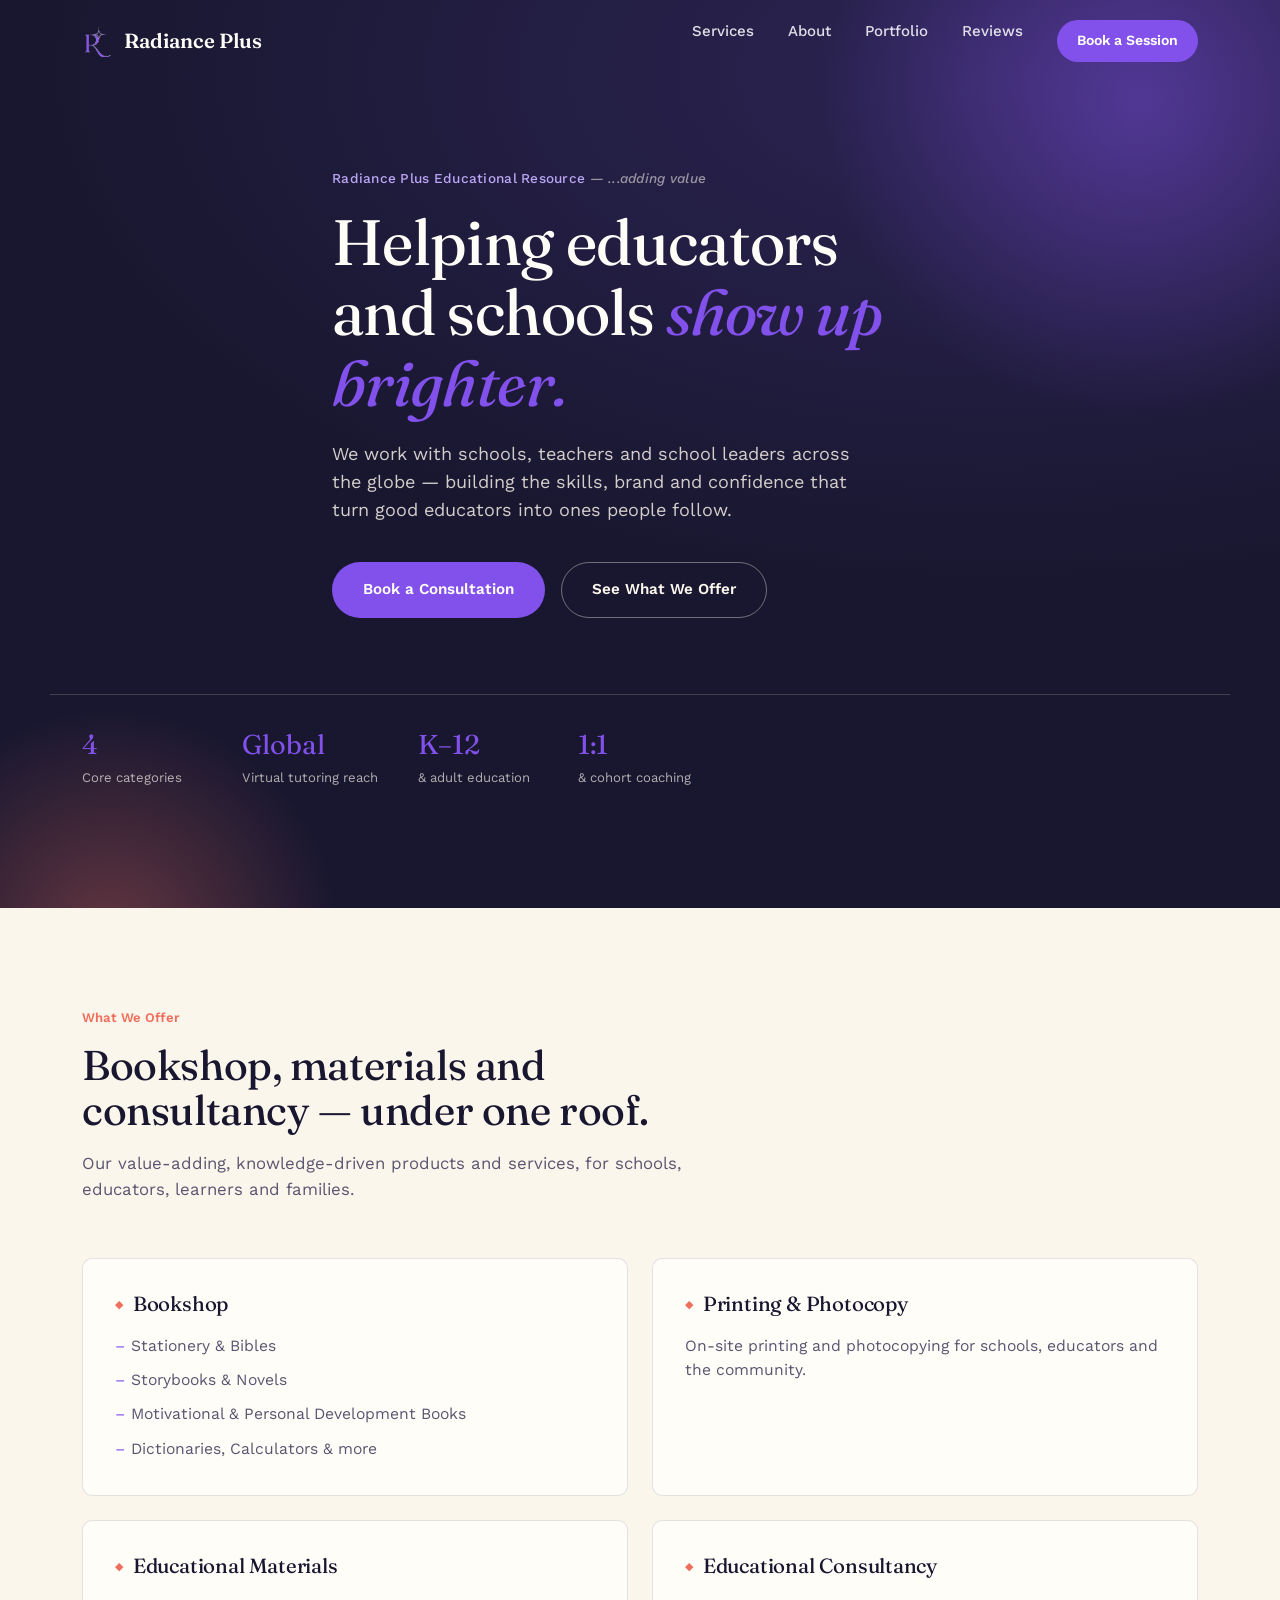
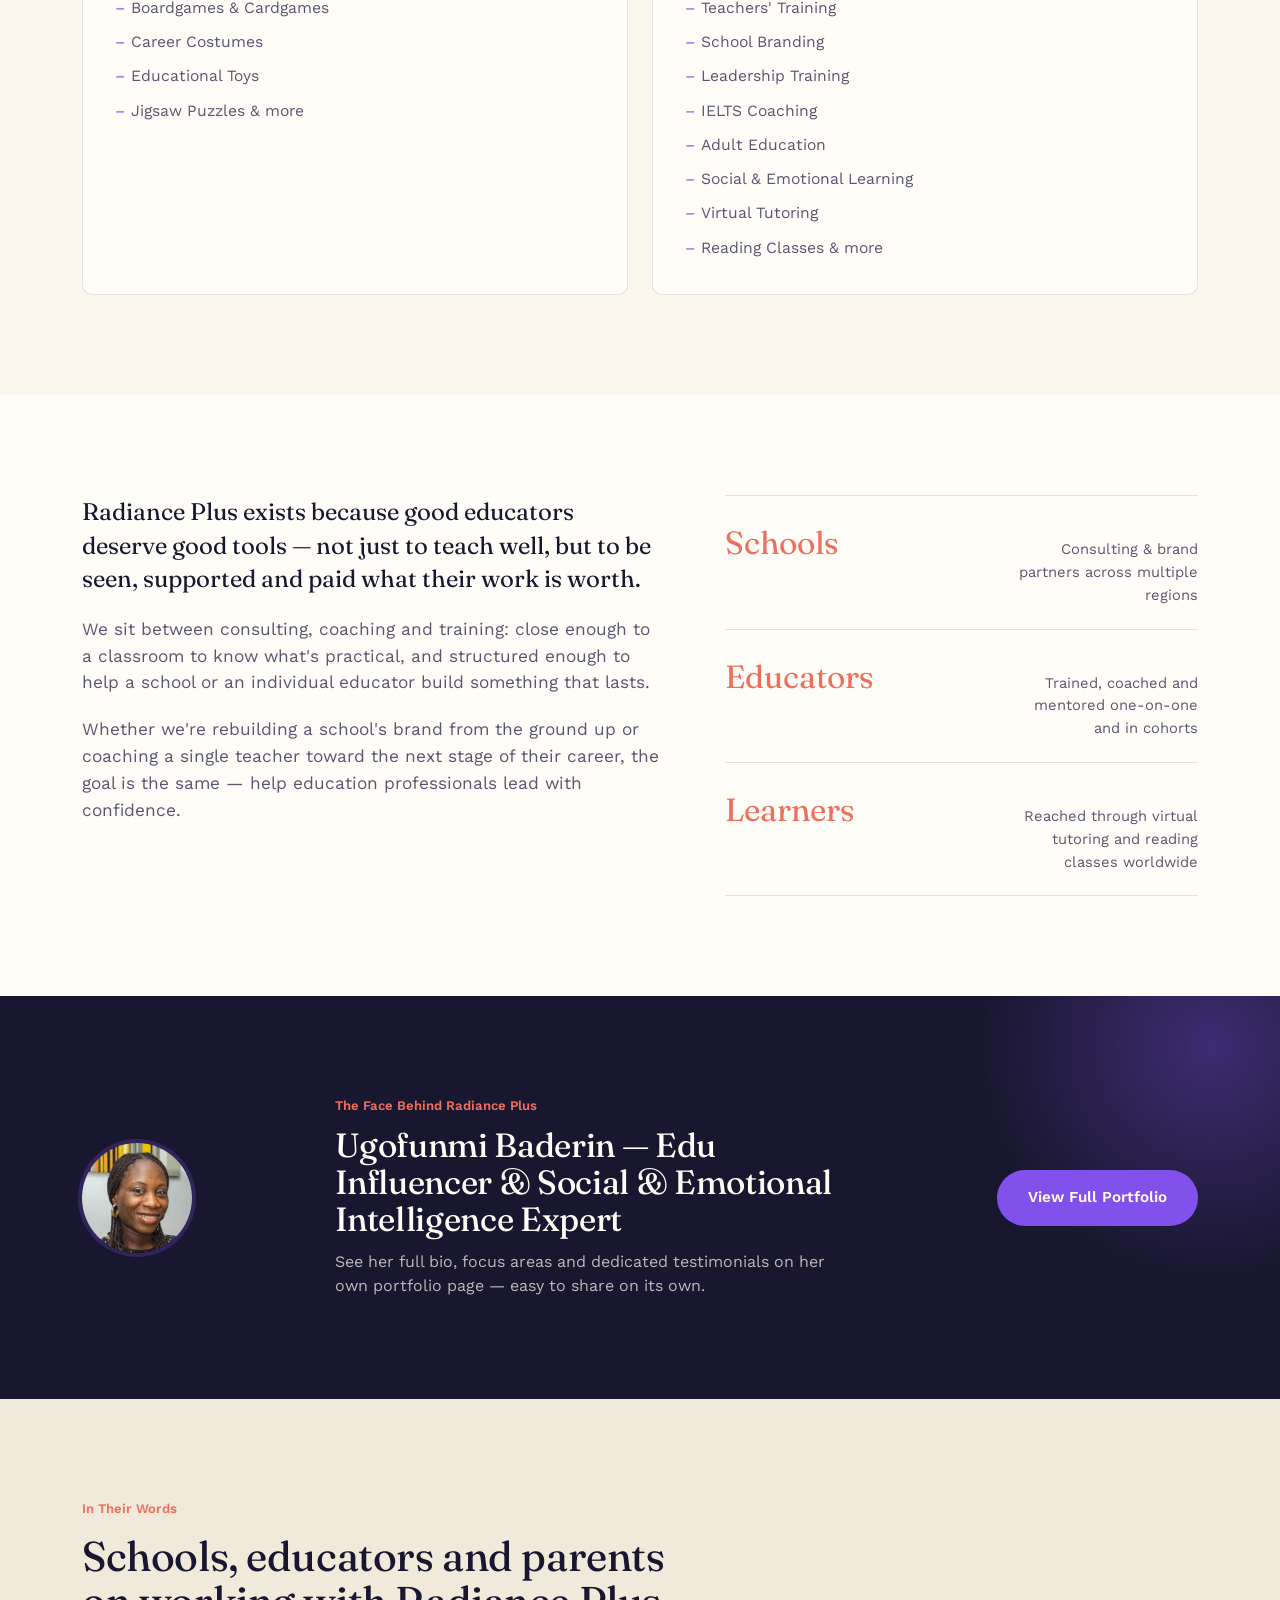
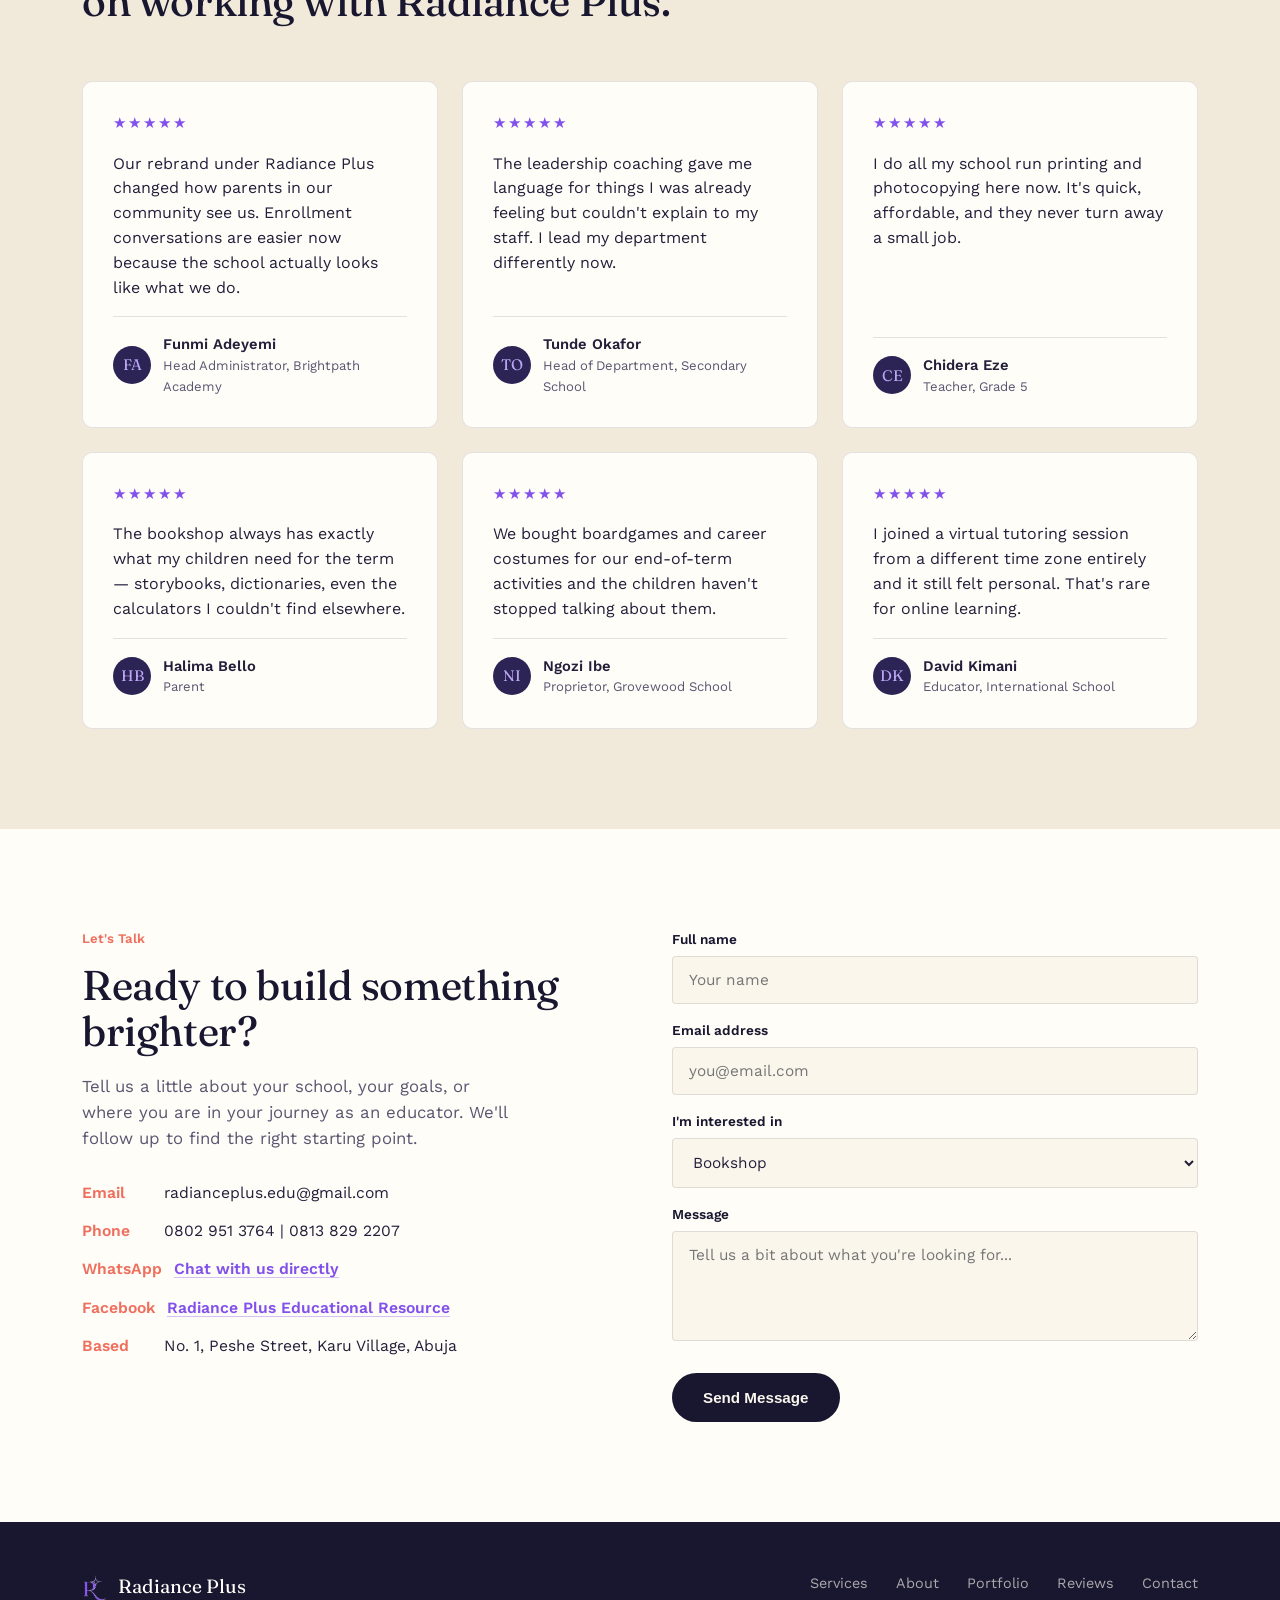
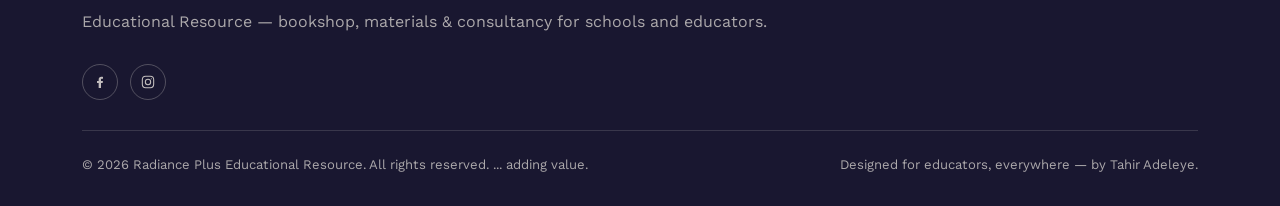
==== index.html @ 0929fad6 "file renamed plus seo setup" ====
<!DOCTYPE html>
<html lang="en">
<head>
<meta charset="UTF-8">
<meta name="viewport" content="width=device-width, initial-scale=1.0">
<title>Radiance Plus Educational Resource | Bookshop, Consultancy &amp; Teacher Training in Abuja</title>
<meta name="description" content="Radiance Plus Educational Resource — bookshop, printing, educational materials and consultancy for schools and educators in Karu Village, Abuja. Teachers' training, school branding, IELTS coaching, SEL and more.">
<meta name="keywords" content="Radiance Plus, educational resource Abuja, bookshop Karu Abuja, teachers training Nigeria, school branding, IELTS coaching Abuja, educational consultancy Nigeria">
<meta name="robots" content="index, follow">
<link rel="canonical" href="https://radianceplusedu.com/">

<!-- Open Graph / Facebook -->
<meta property="og:type" content="website">
<meta property="og:url" content="https://radianceplusedu.com/">
<meta property="og:site_name" content="Radiance Plus Educational Resource">
<meta property="og:title" content="Radiance Plus Educational Resource | Bookshop, Consultancy &amp; Teacher Training in Abuja">
<meta property="og:description" content="Bookshop, printing, educational materials and consultancy for schools and educators — No. 1 Peshe Street, Karu Village, Abuja.">
<meta property="og:image" content="https://radianceplusedu.com/radianceplus-logo-full.png">
<meta property="og:locale" content="en_NG">

<!-- Twitter -->
<meta name="twitter:card" content="summary_large_image">
<meta name="twitter:title" content="Radiance Plus Educational Resource">
<meta name="twitter:description" content="Bookshop, printing, educational materials and consultancy for schools and educators in Abuja.">
<meta name="twitter:image" content="https://radianceplusedu.com/radianceplus-logo-full.png">

<link rel="icon" type="image/png" href="radianceplus-logo-mark.png">
<link rel="apple-touch-icon" href="radianceplus-logo-mark.png">
<meta name="theme-color" content="#8251EB">
<link rel="preconnect" href="https://fonts.googleapis.com">
<link rel="preconnect" href="https://fonts.gstatic.com" crossorigin>
<link href="https://fonts.googleapis.com/css2?family=Fraunces:ital,opsz,wght@0,9..144,300;0,9..144,450;0,9..144,600;1,9..144,450&family=Work+Sans:wght@300;400;500;600;700&display=swap" rel="stylesheet">
<link rel="stylesheet" href="styles.css">
<script type="application/ld+json">
{
  "@context": "https://schema.org",
  "@type": "LocalBusiness",
  "name": "Radiance Plus Educational Resource",
  "alternateName": "Radiance Plus",
  "image": "https://radianceplusedu.com/radianceplus-logo-full.png",
  "url": "https://radianceplusedu.com/",
  "telephone": ["+2348029513764", "+2348138292207"],
  "email": "radianceplus.edu@gmail.com",
  "priceRange": "$$",
  "address": {
    "@type": "PostalAddress",
    "streetAddress": "No. 1, Peshe Street, Karu Village",
    "addressLocality": "Abuja",
    "addressCountry": "NG"
  },
  "description": "Bookshop, printing &amp; photocopy, educational materials and educational consultancy (teachers' training, school branding, leadership training, IELTS coaching, adult education, SEL, virtual tutoring, reading classes) for schools and educators.",
  "sameAs": [
    "https://www.facebook.com/share/1AVzqr1YQU/",
    "https://instagram.com/ugofunmi1"
  ]
}
</script>
</head>
<body>

<header id="site-header">
  <div class="wrap nav-inner">
    <a href="#top" class="logo"><img src="radianceplus-logo-mark.png" alt="Radiance Plus logo" class="logo-mark">Radiance Plus</a>
    <nav class="links">
      <a href="#services">Services</a>
      <a href="#about">About</a>
      <a href="UgofunmiBaderin.html">Portfolio</a>
      <a href="#reviews">Reviews</a>
      <a href="#contact" class="nav-cta">Book a Session</a>
    </nav>
    <button class="burger" id="burgerBtn" aria-label="Open menu">
      <span></span><span></span><span></span>
    </button>
  </div>
</header>

<div class="mobile-menu" id="mobileMenu">
  <button class="close-menu" id="closeMenu" aria-label="Close menu">&times;</button>
  <a href="#services">Services</a>
  <a href="#about">About</a>
  <a href="UgofunmiBaderin.html">Portfolio</a>
  <a href="#reviews">Reviews</a>
  <a href="#contact" class="nav-cta">Book a Session</a>
</div>

<main id="top">

  <!-- HERO -->
  <section class="hero">
    <div class="wrap hero-inner">
      <div class="hero-eyebrow">Radiance Plus Educational Resource <em style="font-style:italic; color:rgba(251,246,236,0.55);">— ...adding value</em></div>
      <h1>Helping educators and schools <em>show up brighter.</em></h1>
      <p class="lead">We work with schools, teachers and school leaders across the globe — building the skills, brand and confidence that turn good educators into ones people follow.</p>
      <div class="hero-ctas">
        <a href="#contact" class="btn btn-primary">Book a Consultation</a>
        <a href="#services" class="btn btn-ghost">See What We Offer</a>
      </div>
    </div>
    <div class="wrap hero-strip">
      <div><div class="num">4</div><div class="lbl">Core categories</div></div>
      <div><div class="num">Global</div><div class="lbl">Virtual tutoring reach</div></div>
      <div><div class="num">K–12</div><div class="lbl">& adult education</div></div>
      <div><div class="num">1:1</div><div class="lbl">& cohort coaching</div></div>
    </div>
  </section>

  <!-- SERVICES -->
  <section class="services" id="services">
    <div class="wrap">
      <div class="section-head">
        <div class="eyebrow">What We Offer</div>
        <h2>Bookshop, materials and consultancy — under one roof.</h2>
        <p>Our value-adding, knowledge-driven products and services, for schools, educators, learners and families.</p>
      </div>
      <div class="cat-grid">
        <div class="cat-card">
          <h3><span class="cat-mark">&#9670;</span>Bookshop</h3>
          <ul>
            <li>Stationery &amp; Bibles</li>
            <li>Storybooks &amp; Novels</li>
            <li>Motivational &amp; Personal Development Books</li>
            <li>Dictionaries, Calculators &amp; more</li>
          </ul>
        </div>
        <div class="cat-card">
          <h3><span class="cat-mark">&#9670;</span>Printing &amp; Photocopy</h3>
          <p class="cat-plain">On-site printing and photocopying for schools, educators and the community.</p>
        </div>
        <div class="cat-card">
          <h3><span class="cat-mark">&#9670;</span>Educational Materials</h3>
          <ul>
            <li>Boardgames &amp; Cardgames</li>
            <li>Career Costumes</li>
            <li>Educational Toys</li>
            <li>Jigsaw Puzzles &amp; more</li>
          </ul>
        </div>
        <div class="cat-card">
          <h3><span class="cat-mark">&#9670;</span>Educational Consultancy</h3>
          <ul>
            <li>Teachers' Training</li>
            <li>School Branding</li>
            <li>Leadership Training</li>
            <li>IELTS Coaching</li>
            <li>Adult Education</li>
            <li>Social &amp; Emotional Learning</li>
            <li>Virtual Tutoring</li>
            <li>Reading Classes &amp; more</li>
          </ul>
        </div>
      </div>
    </div>
  </section>

  <!-- ABOUT -->
  <section class="about" id="about">
    <div class="wrap about-grid">
      <div class="about-copy">
        <p>Radiance Plus exists because good educators deserve good tools — not just to teach well, but to be seen, supported and paid what their work is worth.</p>
        <p>We sit between consulting, coaching and training: close enough to a classroom to know what's practical, and structured enough to help a school or an individual educator build something that lasts.</p>
        <p>Whether we're rebuilding a school's brand from the ground up or coaching a single teacher toward the next stage of their career, the goal is the same — help education professionals lead with confidence.</p>
      </div>
      <div class="stat-col">
        <div class="stat-row"><div class="num">Schools</div><div class="lbl">Consulting &amp; brand partners across multiple regions</div></div>
        <div class="stat-row"><div class="num">Educators</div><div class="lbl">Trained, coached and mentored one-on-one and in cohorts</div></div>
        <div class="stat-row"><div class="num">Learners</div><div class="lbl">Reached through virtual tutoring and reading classes worldwide</div></div>
      </div>
    </div>
  </section>

  <!-- PORTFOLIO TEASER -->
  <section class="teaser" id="portfolio-teaser">
    <div class="wrap teaser-inner">
      <div class="teaser-avatar">
        <img src="ugofunm-baderin.jpg" alt="Ugofunmi Baderin">
      </div>
      <div class="teaser-text">
        <div class="eyebrow">The Face Behind Radiance Plus</div>
        <h2>Ugofunmi Baderin — Edu Influencer &amp; Social &amp; Emotional Intelligence Expert</h2>
        <p>See her full bio, focus areas and dedicated testimonials on her own portfolio page — easy to share on its own.</p>
      </div>
      <div class="teaser-cta">
        <a href="UgofunmiBaderin.html" class="btn btn-primary">View Full Portfolio</a>
      </div>
    </div>
  </section>

  <!-- REVIEWS -->
  <section class="reviews" id="reviews">
    <div class="wrap">
      <div class="section-head">
        <div class="eyebrow">In Their Words</div>
        <h2>Schools, educators and parents on working with Radiance Plus.</h2>
      </div>
      <div class="review-track">

        <div class="review-card">
          <div class="stars">★★★★★</div>
          <p class="quote">Our rebrand under Radiance Plus changed how parents in our community see us. Enrollment conversations are easier now because the school actually looks like what we do.</p>
          <div class="review-who">
            <div class="review-avatar">FA</div>
            <div><div class="name">Funmi Adeyemi</div><div class="role">Head Administrator, Brightpath Academy</div></div>
          </div>
        </div>

        <div class="review-card">
          <div class="stars">★★★★★</div>
          <p class="quote">The leadership coaching gave me language for things I was already feeling but couldn't explain to my staff. I lead my department differently now.</p>
          <div class="review-who">
            <div class="review-avatar">TO</div>
            <div><div class="name">Tunde Okafor</div><div class="role">Head of Department, Secondary School</div></div>
          </div>
        </div>

        <div class="review-card">
          <div class="stars">★★★★★</div>
          <p class="quote">I do all my school run printing and photocopying here now. It's quick, affordable, and they never turn away a small job.</p>
          <div class="review-who">
            <div class="review-avatar">CE</div>
            <div><div class="name">Chidera Eze</div><div class="role">Teacher, Grade 5</div></div>
          </div>
        </div>

        <div class="review-card">
          <div class="stars">★★★★★</div>
          <p class="quote">The bookshop always has exactly what my children need for the term — storybooks, dictionaries, even the calculators I couldn't find elsewhere.</p>
          <div class="review-who">
            <div class="review-avatar">HB</div>
            <div><div class="name">Halima Bello</div><div class="role">Parent</div></div>
          </div>
        </div>

        <div class="review-card">
          <div class="stars">★★★★★</div>
          <p class="quote">We bought boardgames and career costumes for our end-of-term activities and the children haven't stopped talking about them.</p>
          <div class="review-who">
            <div class="review-avatar">NI</div>
            <div><div class="name">Ngozi Ibe</div><div class="role">Proprietor, Grovewood School</div></div>
          </div>
        </div>

        <div class="review-card">
          <div class="stars">★★★★★</div>
          <p class="quote">I joined a virtual tutoring session from a different time zone entirely and it still felt personal. That's rare for online learning.</p>
          <div class="review-who">
            <div class="review-avatar">DK</div>
            <div><div class="name">David Kimani</div><div class="role">Educator, International School</div></div>
          </div>
        </div>

      </div>
    </div>
  </section>

  <!-- CONTACT -->
  <section class="contact" id="contact">
    <div class="wrap contact-grid">
      <div class="contact-copy">
        <div class="eyebrow">Let's Talk</div>
        <h2>Ready to build something brighter?</h2>
        <p>Tell us a little about your school, your goals, or where you are in your journey as an educator. We'll follow up to find the right starting point.</p>
        <div class="contact-detail">
          <div><span class="tag">Email</span> radianceplus.edu@gmail.com</div>
          <div><span class="tag">Phone</span> 0802 951 3764 | 0813 829 2207</div>
          <div><span class="tag">WhatsApp</span> <a href="https://wa.me/2348029513764?text=Hi%20Radiance%20Plus%2C%20I%27d%20like%20to%20find%20out%20more." target="_blank" rel="noopener">Chat with us directly</a></div>
          <div><span class="tag">Facebook</span> <a href="https://www.facebook.com/share/1AVzqr1YQU/" target="_blank" rel="noopener">Radiance Plus Educational Resource</a></div>
          <div><span class="tag">Based</span> No. 1, Peshe Street, Karu Village, Abuja</div>
        </div>
      </div>
      <form id="contactForm">
        <div>
          <label for="name">Full name</label>
          <input type="text" id="name" name="name" placeholder="Your name" required>
        </div>
        <div>
          <label for="email">Email address</label>
          <input type="email" id="email" name="email" placeholder="you@email.com" required>
        </div>
        <div>
          <label for="interest">I'm interested in</label>
          <select id="interest" name="interest">
            <option>Bookshop</option>
            <option>Printing &amp; Photocopy</option>
            <option>Educational Materials</option>
            <option>Educational Consultancy</option>
            <option>General Enquiry</option>
          </select>
        </div>
        <div>
          <label for="message">Message</label>
          <textarea id="message" name="message" placeholder="Tell us a bit about what you're looking for..."></textarea>
        </div>
        <button type="submit" class="btn btn-dark">Send Message</button>
      </form>
    </div>
  </section>

</main>

<footer>
  <div class="wrap">
    <div class="footer-top">
      <div>
        <div class="footer-logo"><img src="radianceplus-logo-mark.png" alt="Radiance Plus logo">Radiance Plus</div>
        <div>Educational Resource — bookshop, materials &amp; consultancy for schools and educators.</div>
      </div>
      <div class="footer-links">
        <a href="#services">Services</a>
        <a href="#about">About</a>
        <a href="UgofunmiBaderin.html">Portfolio</a>
        <a href="#reviews">Reviews</a>
        <a href="#contact">Contact</a>
      </div>
      <div class="footer-social">
        <a href="https://www.facebook.com/share/1AVzqr1YQU/" target="_blank" rel="noopener" aria-label="Facebook">
          <svg viewBox="0 0 24 24" fill="currentColor"><path d="M13.5 21v-7.5h2.5l.4-3H13.5V8.5c0-.9.25-1.5 1.55-1.5H16.5V4.35C16.2 4.3 15.2 4.2 14 4.2c-2.4 0-4 1.45-4 4.1V10.5H7.5v3H10V21h3.5z"/></svg>
        </a>
        <a href="https://instagram.com/ugofunmi1" target="_blank" rel="noopener" aria-label="Instagram">
          <svg viewBox="0 0 24 24" fill="none" stroke="currentColor" stroke-width="1.6"><rect x="3.5" y="3.5" width="17" height="17" rx="5"/><circle cx="12" cy="12" r="4"/><circle cx="17" cy="7" r="0.8" fill="currentColor" stroke="none"/></svg>
        </a>
      </div>
    </div>
    <div class="footer-bottom">
      <span>© 2026 Radiance Plus Educational Resource. All rights reserved. ... adding value.</span>
      <span>Designed for educators, everywhere — by Tahir Adeleye.</span>
    </div>
  </div>
</footer>

<script>
  // header background on scroll
  const header = document.getElementById('site-header');
  const onScroll = () => {
    if(window.scrollY > 40){ header.classList.add('scrolled'); }
    else{ header.classList.remove('scrolled'); }
  };
  window.addEventListener('scroll', onScroll);
  onScroll();

  // mobile menu
  const burgerBtn = document.getElementById('burgerBtn');
  const closeMenu = document.getElementById('closeMenu');
  const mobileMenu = document.getElementById('mobileMenu');
  burgerBtn.addEventListener('click', () => mobileMenu.classList.add('open'));
  closeMenu.addEventListener('click', () => mobileMenu.classList.remove('open'));
  mobileMenu.querySelectorAll('a').forEach(a => {
    a.addEventListener('click', () => mobileMenu.classList.remove('open'));
  });

  // contact form (static demo — no backend)
  const form = document.getElementById('contactForm');
  const WHATSAPP_NUMBER = '2348029513764'; // 0802 951 3764
  form.addEventListener('submit', function(e){
    e.preventDefault();
    const name = document.getElementById('name').value.trim();
    const email = document.getElementById('email').value.trim();
    const interest = document.getElementById('interest').value;
    const message = document.getElementById('message').value.trim();

    let text = `Hi Radiance Plus, my name is ${name}.`;
    text += `\nEmail: ${email}`;
    text += `\nInterested in: ${interest}`;
    if(message){ text += `\nMessage: ${message}`; }

    const waUrl = `https://wa.me/${WHATSAPP_NUMBER}?text=${encodeURIComponent(text)}`;
    window.open(waUrl, '_blank');

    form.innerHTML = '<p style="font-family:\'Fraunces\',serif; font-size:1.3rem; color:var(--ink);">Opening WhatsApp...<br><span style="font-family:\'Work Sans\',sans-serif; font-size:0.95rem; color:var(--text-soft);">If it didn\'t open automatically, message us directly at 0802 951 3764.</span></p>';
  });
</script>

</body>
</html>
---- styles.css ----
:root{
    --ink:#191730;
    --plum:#2C2454;
    --violet:#8251EB;
    --violet-soft:#BBA6F5;
    --coral:#EF6F5E;
    --cream:#FBF6EC;
    --cream-dim:#F1EADA;
    --paper:#FFFDF8;
    --text-dark:#231F3B;
    --text-soft:#5A5570;
    --line:rgba(35,31,59,0.12);
    --line-light:rgba(255,255,255,0.16);
    --radius-sm:4px;
    --radius-md:10px;
    --maxw:1180px;
  }

  *{margin:0;padding:0;box-sizing:border-box;}

  html{scroll-behavior:smooth;}

  @media (prefers-reduced-motion: reduce){
    html{scroll-behavior:auto;}
    *{animation-duration:0.001ms !important; animation-iteration-count:1 !important; transition-duration:0.001ms !important;}
  }

  body{
    font-family:'Work Sans', sans-serif;
    color:var(--text-dark);
    background:var(--cream);
    line-height:1.55;
    -webkit-font-smoothing:antialiased;
  }

  h1,h2,h3,h4{
    font-family:'Fraunces', serif;
    font-weight:450;
    letter-spacing:-0.01em;
    line-height:1.1;
  }

  a{color:inherit; text-decoration:none;}

  img{max-width:100%; display:block;}

  .wrap{
    max-width:var(--maxw);
    margin:0 auto;
    padding:0 32px;
  }

  .eyebrow{
    font-size:0.82rem;
    color:var(--coral);
    font-weight:600;
    margin-bottom:14px;
  }

  /* ---------- NAV ---------- */
  header{
    position:fixed;
    top:0; left:0; right:0;
    z-index:100;
    padding:20px 0;
    transition:background 0.35s ease, padding 0.35s ease, box-shadow 0.35s ease;
  }
  header.scrolled{
    background:var(--paper);
    padding:12px 0;
    box-shadow:0 1px 0 var(--line);
  }
  .nav-inner{
    display:flex;
    align-items:center;
    justify-content:space-between;
  }
  .logo{
    font-family:'Fraunces', serif;
    font-size:1.28rem;
    font-weight:600;
    color:var(--paper);
    display:flex;
    align-items:center;
    gap:10px;
    transition:color 0.35s ease;
  }
  header.scrolled .logo{ color:var(--ink); }
  .logo-mark{
    width:32px; height:32px;
    flex-shrink:0;
    object-fit:contain;
  }
  nav.links{
    display:flex;
    gap:34px;
    font-size:0.94rem;
    font-weight:500;
  }
  nav.links a{
    color:rgba(255,255,255,0.85);
    transition:color 0.35s ease;
    position:relative;
  }
  header.scrolled nav.links a{ color:var(--text-soft); }
  nav.links a:hover{ color:var(--violet); }
  header.scrolled nav.links a:hover{ color:var(--coral); }

  .nav-cta{
    padding:10px 20px;
    border-radius:999px;
    background:var(--violet);
    color:var(--paper) !important;
    font-weight:600;
    font-size:0.88rem;
  }

  .burger{
    display:none;
    flex-direction:column;
    gap:5px;
    background:none; border:none;
    cursor:pointer;
    padding:6px;
  }
  .burger span{
    width:24px; height:2px;
    background:var(--paper);
    transition:background 0.35s ease;
  }
  header.scrolled .burger span{ background:var(--ink); }

  .mobile-menu{
    display:none;
    position:fixed;
    inset:0;
    background:var(--ink);
    z-index:99;
    flex-direction:column;
    align-items:center;
    justify-content:center;
    gap:28px;
  }
  .mobile-menu.open{ display:flex; }
  .mobile-menu a{
    color:var(--cream);
    font-family:'Fraunces', serif;
    font-size:1.6rem;
  }
  .mobile-menu .nav-cta{ margin-top:10px; }
  .close-menu{
    position:absolute;
    top:24px; right:28px;
    background:none;border:none;
    color:var(--cream);
    font-size:1.8rem;
    cursor:pointer;
  }

  /* ---------- HERO ---------- */
  .hero{
    position:relative;
    background:radial-gradient(120% 90% at 78% 8%, var(--plum) 0%, var(--ink) 62%);
    color:var(--cream);
    padding:168px 0 120px;
    overflow:hidden;
  }
  .hero::before{
    content:"";
    position:absolute;
    right:-180px; top:-220px;
    width:640px; height:640px;
    border-radius:50%;
    background:radial-gradient(circle, rgba(130,81,235,0.45) 0%, rgba(240,169,60,0) 70%);
    pointer-events:none;
  }
  .hero::after{
    content:"";
    position:absolute;
    left:-120px; bottom:-260px;
    width:460px; height:460px;
    border-radius:50%;
    background:radial-gradient(circle, rgba(239,111,94,0.35) 0%, rgba(239,111,94,0) 70%);
    pointer-events:none;
  }
  .hero-inner{
    position:relative;
    z-index:2;
    max-width:680px;
  }
  .hero-eyebrow{
    font-size:0.85rem;
    letter-spacing:0.02em;
    color:var(--violet-soft);
    font-weight:500;
    margin-bottom:18px;
    opacity:0;
    animation:riseIn 0.7s ease forwards;
  }
  .hero h1{
    font-size:clamp(2.5rem, 5.2vw, 4rem);
    color:var(--paper);
    margin-bottom:22px;
    opacity:0;
    animation:riseIn 0.7s ease 0.12s forwards;
  }
  .hero h1 em{
    font-style:italic;
    color:var(--violet);
    font-weight:450;
  }
  .hero p.lead{
    font-size:1.13rem;
    color:rgba(251,246,236,0.82);
    max-width:520px;
    margin-bottom:38px;
    opacity:0;
    animation:riseIn 0.7s ease 0.24s forwards;
  }
  .hero-ctas{
    display:flex;
    gap:16px;
    flex-wrap:wrap;
    opacity:0;
    animation:riseIn 0.7s ease 0.36s forwards;
  }
  .btn{
    display:inline-block;
    padding:15px 30px;
    border-radius:999px;
    font-weight:600;
    font-size:0.95rem;
    transition:transform 0.25s ease, box-shadow 0.25s ease;
    border:1px solid transparent;
  }
  .btn-primary{
    background:var(--violet);
    color:var(--paper);
  }
  .btn-primary:hover{ transform:translateY(-2px); box-shadow:0 10px 24px rgba(130,81,235,0.35); }
  .btn-ghost{
    border:1px solid rgba(251,246,236,0.4);
    color:var(--cream);
  }
  .btn-ghost:hover{ border-color:var(--violet); color:var(--violet); }
  .btn-dark{
    background:var(--ink);
    color:var(--cream);
  }
  .btn-dark:hover{ transform:translateY(-2px); box-shadow:0 10px 24px rgba(25,23,48,0.25); }

  @keyframes riseIn{
    from{ opacity:0; transform:translateY(16px); }
    to{ opacity:1; transform:translateY(0); }
  }

  .hero-strip{
    position:relative;
    z-index:2;
    margin-top:76px;
    display:flex;
    flex-wrap:wrap;
    gap:40px;
    border-top:1px solid rgba(251,246,236,0.18);
    padding-top:28px;
  }
  .hero-strip div{ min-width:120px; }
  .hero-strip .num{
    font-family:'Fraunces', serif;
    font-size:1.7rem;
    color:var(--violet);
  }
  .hero-strip .lbl{
    font-size:0.82rem;
    color:rgba(251,246,236,0.68);
    margin-top:3px;
  }

  /* ---------- SECTION SHARED ---------- */
  section{ padding:100px 0; }
  .section-head{
    max-width:620px;
    margin-bottom:56px;
  }
  .section-head h2{
    font-size:clamp(1.9rem, 3.4vw, 2.6rem);
    color:var(--ink);
  }
  .section-head p{
    color:var(--text-soft);
    margin-top:16px;
    font-size:1.05rem;
  }
  .light-on-dark .section-head h2{ color:var(--paper); }
  .light-on-dark .section-head p{ color:rgba(251,246,236,0.72); }

  /* ---------- SERVICES ---------- */
  .services{ background:var(--cream); }

  .cat-grid{
    display:grid;
    grid-template-columns:1fr 1fr;
    gap:24px;
  }
  .cat-card{
    background:var(--paper);
    border:1px solid var(--line);
    border-radius:var(--radius-md);
    padding:34px 32px;
  }
  .cat-card h3{
    font-size:1.28rem;
    color:var(--ink);
    font-weight:450;
    display:flex;
    align-items:center;
    gap:10px;
    margin-bottom:18px;
  }
  .cat-mark{
    color:var(--coral);
    font-size:0.7rem;
  }
  .cat-card ul{
    list-style:none;
    display:flex;
    flex-direction:column;
    gap:10px;
  }
  .cat-card li{
    color:var(--text-soft);
    font-size:0.98rem;
    padding-left:16px;
    position:relative;
  }
  .cat-card li::before{
    content:"–";
    position:absolute;
    left:0;
    color:var(--violet);
  }
  .cat-card p.cat-plain{
    color:var(--text-soft);
    font-size:0.98rem;
  }

  @media (max-width: 720px){
    .cat-grid{ grid-template-columns:1fr; }
  }
  .service-list{
    display:grid;
    grid-template-columns:1fr 1fr;
    border-top:1px solid var(--line);
  }
  .service-item{
    padding:32px 28px 32px 0;
    border-bottom:1px solid var(--line);
  }
  .service-list > .service-item:nth-child(odd){
    border-right:1px solid var(--line);
    padding-right:36px;
  }
  .service-list > .service-item:nth-child(even){
    padding-left:36px;
  }
  .service-item h3{
    font-size:1.22rem;
    color:var(--ink);
    margin-bottom:10px;
    font-weight:450;
  }
  .service-item p{
    color:var(--text-soft);
    font-size:0.98rem;
  }

  /* ---------- ABOUT ---------- */
  .about{
    background:var(--paper);
  }
  .about-grid{
    display:grid;
    grid-template-columns:1.1fr 0.9fr;
    gap:64px;
    align-items:start;
  }
  .about-copy p{
    font-size:1.08rem;
    color:var(--text-soft);
    margin-bottom:20px;
  }
  .about-copy p:first-child{
    font-family:'Fraunces', serif;
    font-size:1.5rem;
    color:var(--ink);
    line-height:1.4;
  }
  .stat-col{
    display:flex;
    flex-direction:column;
    gap:0;
    border-top:1px solid var(--line);
  }
  .stat-row{
    display:flex;
    justify-content:space-between;
    align-items:baseline;
    padding:22px 0;
    border-bottom:1px solid var(--line);
  }
  .stat-row .num{
    font-family:'Fraunces', serif;
    font-size:2rem;
    color:var(--coral);
  }
  .stat-row .lbl{
    font-size:0.92rem;
    color:var(--text-soft);
    text-align:right;
    max-width:180px;
  }

  /* ---------- PORTFOLIO ---------- */
  .portfolio{
    background:var(--ink);
    color:var(--cream);
    position:relative;
    overflow:hidden;
  }
  .portfolio::before{
    content:"";
    position:absolute;
    right:-160px; bottom:-200px;
    width:520px; height:520px;
    border-radius:50%;
    background:radial-gradient(circle, rgba(239,111,94,0.28) 0%, rgba(239,111,94,0) 70%);
  }
  .portfolio-grid{
    position:relative;
    z-index:2;
    display:grid;
    grid-template-columns:0.85fr 1.15fr;
    gap:64px;
    align-items:center;
  }
  .avatar{
    width:240px; height:240px;
    border-radius:50%;
    margin:0 auto;
    overflow:hidden;
    flex-shrink:0;
    box-shadow:0 0 0 6px rgba(130,81,235,0.18), 0 20px 46px rgba(0,0,0,0.35);
  }
  .avatar img{
    width:100%; height:100%;
    object-fit:cover;
    object-position:center top;
    display:block;
  }
  .avatar.placeholder{
    background:linear-gradient(160deg, rgba(130,81,235,0.28), rgba(239,111,94,0.18));
    border:1.5px dashed rgba(251,246,236,0.4);
    display:flex;
    flex-direction:column;
    align-items:center;
    justify-content:center;
    gap:10px;
    color:rgba(251,246,236,0.6);
    box-shadow:none;
  }
  .avatar.placeholder svg{ width:64px; height:64px; opacity:0.75; }
  .avatar.placeholder span{
    font-size:0.72rem;
    letter-spacing:0.03em;
    text-align:center;
    max-width:150px;
    color:rgba(251,246,236,0.55);
  }
  .portfolio-name{
    font-size:clamp(1.9rem, 3.2vw, 2.5rem);
    color:var(--paper);
    margin-bottom:10px;
  }
  .portfolio-fullname{
    color:rgba(251,246,236,0.5);
    font-size:0.92rem;
    font-style:italic;
    margin-bottom:6px;
  }
  .portfolio-role{
    color:var(--violet-soft);
    font-size:1.02rem;
    margin-bottom:24px;
  }
  .portfolio-bio p{
    color:rgba(251,246,236,0.78);
    margin-bottom:16px;
    font-size:1.02rem;
  }
  .focus-tags{
    display:flex;
    flex-wrap:wrap;
    gap:10px;
    margin:26px 0 30px;
  }
  .focus-tags span{
    border:1px solid rgba(251,246,236,0.28);
    padding:8px 16px;
    border-radius:999px;
    font-size:0.86rem;
    color:var(--cream);
  }
  .portfolio-stats{
    display:flex;
    gap:44px;
    margin-top:36px;
    flex-wrap:wrap;
  }
  .portfolio-stats div{ min-width:110px; }
  .portfolio-stats .num{
    font-family:'Fraunces', serif;
    font-size:1.7rem;
    color:var(--violet);
  }
  .portfolio-stats .lbl{
    font-size:0.82rem;
    color:rgba(251,246,236,0.65);
    margin-top:3px;
  }

  /* ---------- REVIEWS ---------- */
  .reviews{ background:var(--cream-dim); }
  .review-track{
    display:grid;
    grid-template-columns:repeat(3, 1fr);
    gap:24px;
  }
  .review-card{
    background:var(--paper);
    border:1px solid var(--line);
    border-radius:var(--radius-md);
    padding:30px;
    display:flex;
    flex-direction:column;
    gap:16px;
  }
  .stars{
    color:var(--violet);
    font-size:0.95rem;
    letter-spacing:2px;
  }
  .review-card p.quote{
    font-size:1rem;
    color:var(--text-dark);
    flex-grow:1;
  }
  .review-who{
    display:flex;
    align-items:center;
    gap:12px;
    border-top:1px solid var(--line);
    padding-top:16px;
  }
  .review-avatar{
    width:38px; height:38px;
    border-radius:50%;
    background:var(--plum);
    color:var(--violet-soft);
    display:flex;
    align-items:center;
    justify-content:center;
    font-family:'Fraunces', serif;
    font-size:0.95rem;
    flex-shrink:0;
  }
  .review-who .name{ font-weight:600; font-size:0.92rem; }
  .review-who .role{ font-size:0.82rem; color:var(--text-soft); }

  /* ---------- CONTACT ---------- */
  .contact{
    background:var(--paper);
  }
  .contact-grid{
    display:grid;
    grid-template-columns:1fr 1fr;
    gap:64px;
  }
  .contact-copy h2{
    font-size:clamp(1.9rem, 3.4vw, 2.6rem);
    color:var(--ink);
    margin-bottom:18px;
  }
  .contact-copy p{
    color:var(--text-soft);
    font-size:1.05rem;
    margin-bottom:30px;
    max-width:440px;
  }
  .contact-detail{
    display:flex;
    flex-direction:column;
    gap:14px;
    margin-top:10px;
  }
  .contact-detail div{
    display:flex;
    gap:12px;
    font-size:0.98rem;
    color:var(--text-dark);
  }
  .contact-detail div a{
    color:var(--violet);
    font-weight:600;
    text-decoration:underline;
    text-decoration-color:rgba(130,81,235,0.35);
    text-underline-offset:3px;
  }
  .contact-detail div a:hover{ text-decoration-color:var(--violet); }
  .contact-detail span.tag{
    color:var(--coral);
    font-weight:600;
    min-width:70px;
  }

  form{
    display:flex;
    flex-direction:column;
    gap:16px;
  }
  form label{
    font-size:0.85rem;
    font-weight:600;
    color:var(--ink);
    margin-bottom:6px;
    display:block;
  }
  form input, form textarea, form select{
    width:100%;
    padding:14px 16px;
    border:1px solid var(--line);
    border-radius:var(--radius-sm);
    font-family:'Work Sans', sans-serif;
    font-size:0.96rem;
    background:var(--cream);
    color:var(--text-dark);
  }
  form input:focus, form textarea:focus, form select:focus{
    outline:2px solid var(--coral);
    outline-offset:1px;
  }
  form textarea{ resize:vertical; min-height:110px; }
  form button{
    align-self:flex-start;
    margin-top:8px;
    border:none;
    cursor:pointer;
  }

  /* ---------- FOOTER ---------- */
  footer{
    background:var(--ink);
    color:rgba(251,246,236,0.65);
    padding:50px 0 30px;
  }
  .footer-top{
    display:flex;
    justify-content:space-between;
    align-items:flex-start;
    flex-wrap:wrap;
    gap:30px;
    padding-bottom:30px;
    border-bottom:1px solid rgba(251,246,236,0.14);
    margin-bottom:24px;
  }
  .footer-logo{
    font-family:'Fraunces', serif;
    color:var(--paper);
    font-size:1.2rem;
    margin-bottom:8px;
    display:flex;
    align-items:center;
    gap:10px;
  }
  .footer-logo img{ width:26px; height:26px; }
  .footer-links{
    display:flex;
    gap:28px;
    flex-wrap:wrap;
    font-size:0.9rem;
  }
  .footer-links a:hover{ color:var(--violet); }
  .footer-social{
    display:flex;
    gap:12px;
  }
  .footer-social a{
    width:36px; height:36px;
    border-radius:50%;
    border:1px solid rgba(251,246,236,0.25);
    display:flex;
    align-items:center;
    justify-content:center;
    color:rgba(251,246,236,0.75);
    transition:border-color 0.25s ease, color 0.25s ease;
  }
  .footer-social a:hover{
    border-color:var(--violet-soft);
    color:var(--violet-soft);
  }
  .footer-social svg{ width:16px; height:16px; }
  .footer-bottom{
    display:flex;
    justify-content:space-between;
    font-size:0.82rem;
    flex-wrap:wrap;
    gap:10px;
  }

  /* ---------- RESPONSIVE ---------- */
  @media (max-width: 900px){
    .about-grid{ grid-template-columns:1fr; gap:44px; }
    .portfolio-grid{ grid-template-columns:1fr; text-align:center; }
    .focus-tags{ justify-content:center; }
    .portfolio-stats{ justify-content:center; }
    .review-track{ grid-template-columns:1fr 1fr; }
    .contact-grid{ grid-template-columns:1fr; gap:48px; }
  }

  @media (max-width: 720px){
    nav.links{ display:none; }
    .burger{ display:flex; }
    .wrap{ padding:0 22px; }
    section{ padding:72px 0; }
    .hero{ padding:140px 0 90px; }
    .hero-strip{ gap:26px; margin-top:56px; }
    .service-list{ grid-template-columns:1fr; }
    .service-list > .service-item:nth-child(odd){ border-right:none; padding-right:0; }
    .service-list > .service-item:nth-child(even){ padding-left:0; }
    .review-track{ grid-template-columns:1fr; }
    .footer-top{ flex-direction:column; }
  }

  /* ---------- PORTFOLIO TEASER (homepage) ---------- */
  .teaser{
    background:var(--ink);
    color:var(--cream);
    position:relative;
    overflow:hidden;
  }
  .teaser::before{
    content:"";
    position:absolute;
    right:-160px; top:-180px;
    width:460px; height:460px;
    border-radius:50%;
    background:radial-gradient(circle, rgba(130,81,235,0.35) 0%, rgba(130,81,235,0) 70%);
  }
  .teaser-inner{
    position:relative;
    z-index:2;
    display:flex;
    align-items:center;
    justify-content:space-between;
    gap:48px;
    flex-wrap:wrap;
  }
  .teaser-avatar{
    width:110px; height:110px;
    border-radius:50%;
    flex-shrink:0;
    overflow:hidden;
    box-shadow:0 0 0 4px rgba(130,81,235,0.22);
  }
  .teaser-avatar img{
    width:100%; height:100%;
    object-fit:cover;
    object-position:center top;
    display:block;
  }
  .teaser-text{ max-width:520px; }
  .teaser-text .eyebrow{ margin-bottom:10px; }
  .teaser-text h2{
    font-size:clamp(1.6rem, 2.8vw, 2.1rem);
    color:var(--paper);
    margin-bottom:12px;
  }
  .teaser-text p{
    color:rgba(251,246,236,0.72);
    font-size:1rem;
  }
  .teaser-cta{ flex-shrink:0; }

  @media (max-width: 720px){
    .teaser-inner{ flex-direction:column; text-align:center; }
  }

  @media (max-width: 480px){
    .hero-ctas{ flex-direction:column; }
    .hero-ctas .btn{ text-align:center; }
    .stat-row .lbl{ max-width:130px; }
  }
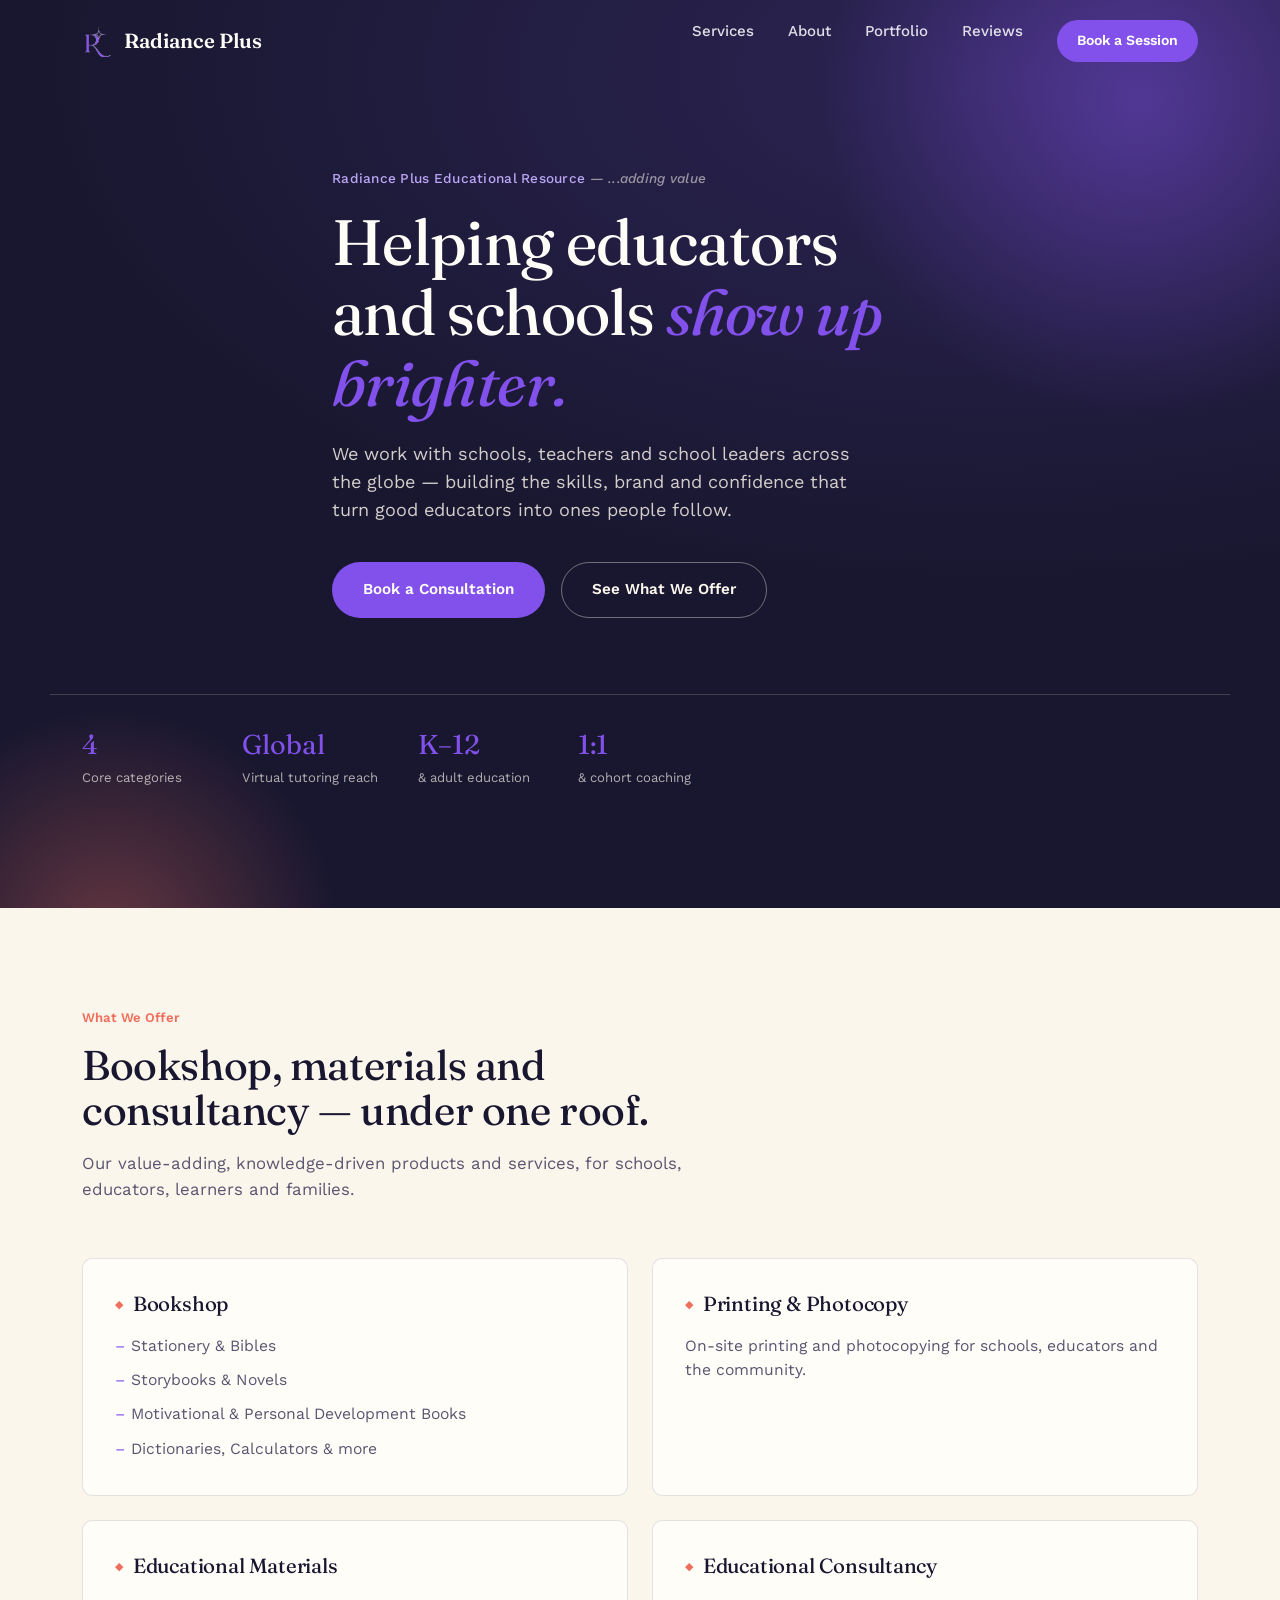
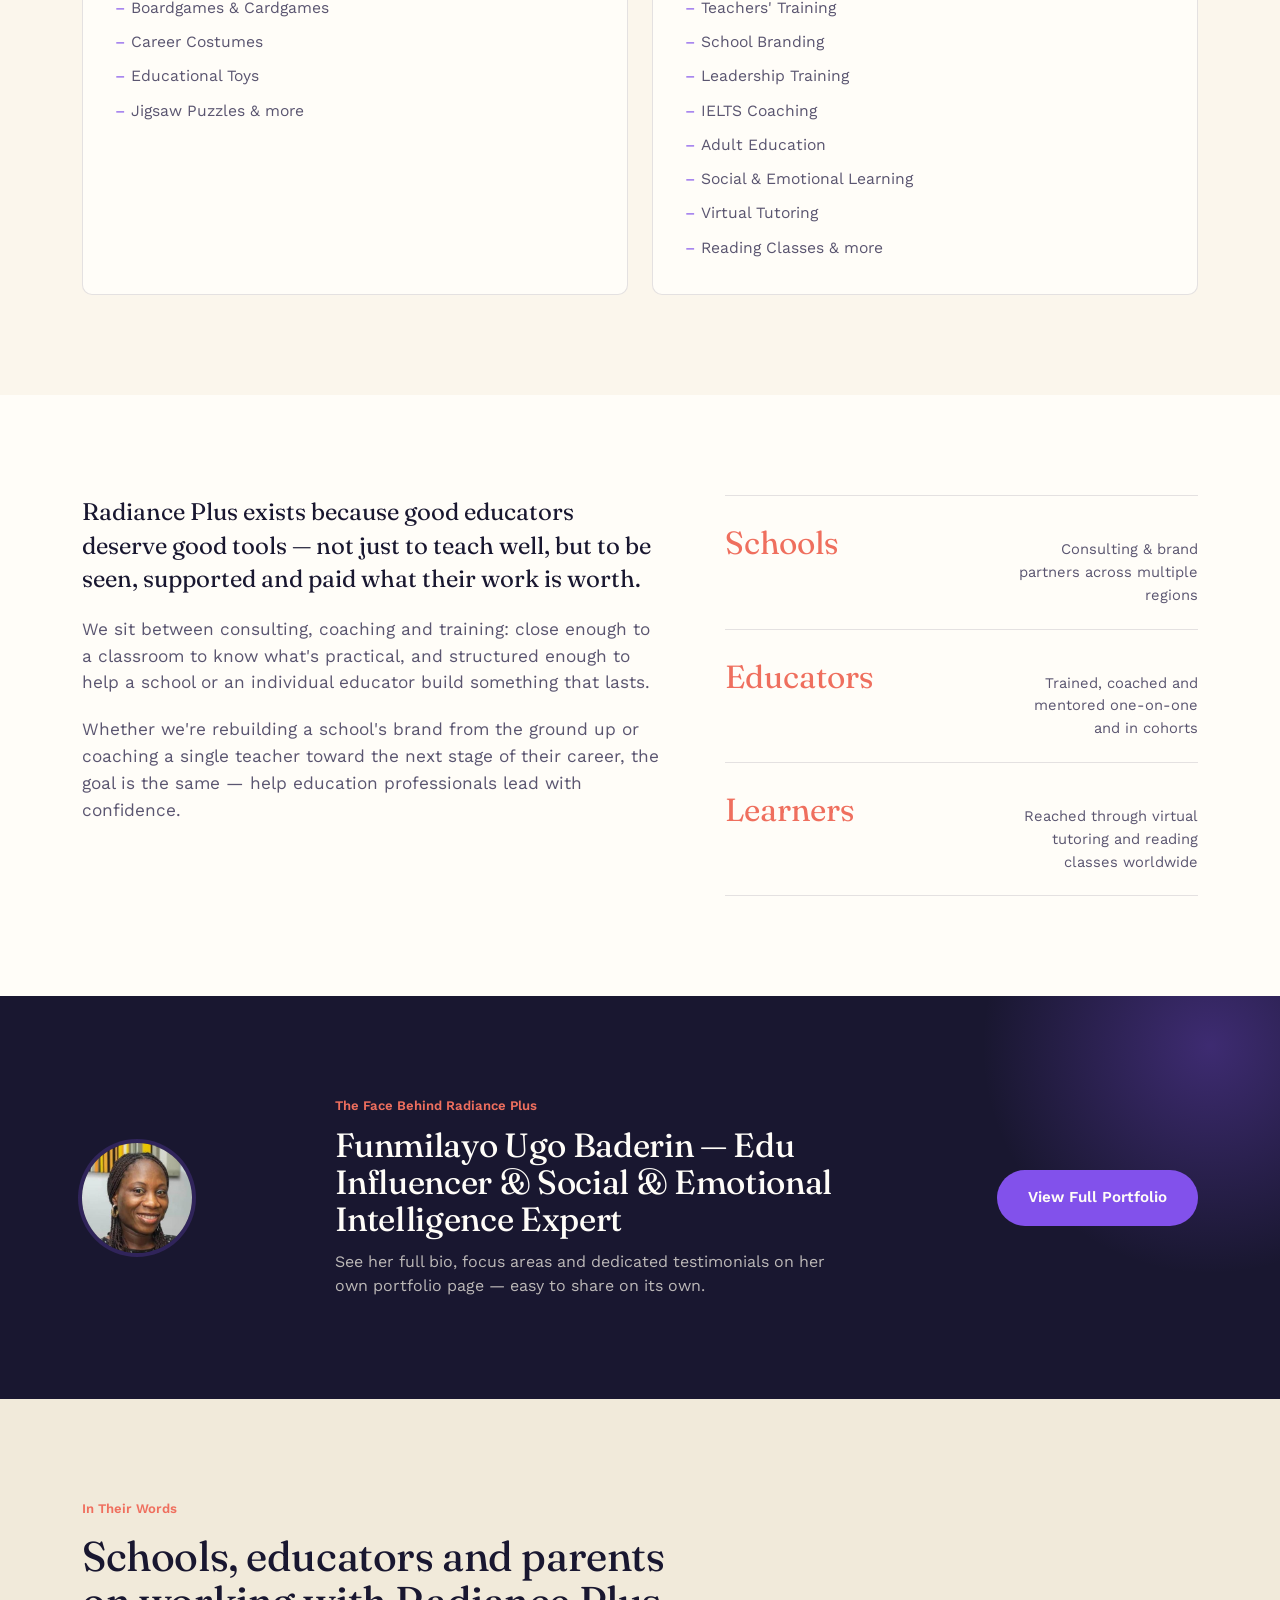
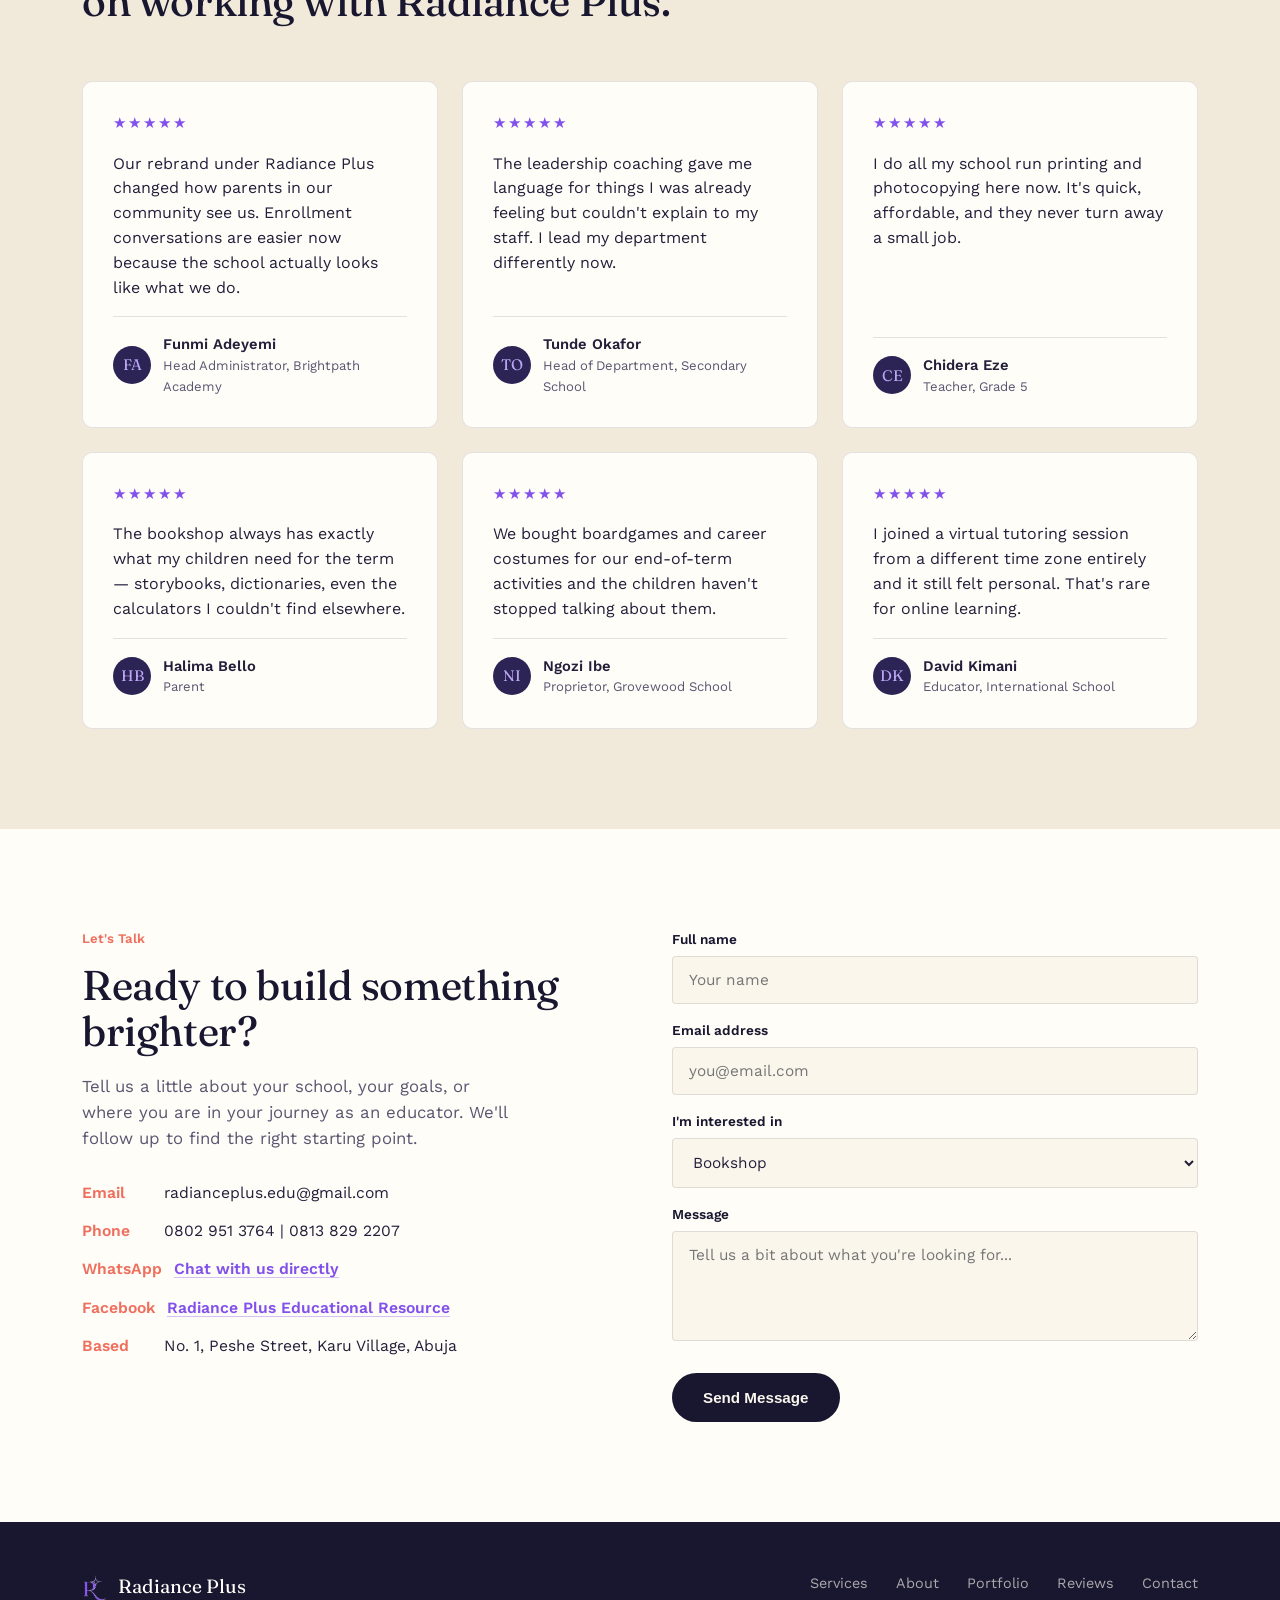
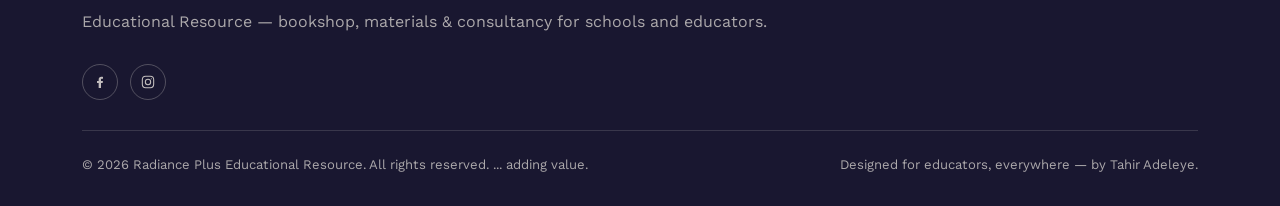
==== commit 9193bd26: "bio intro fx" ====
--- a/index.html
+++ b/index.html
@@ -176,7 +176,7 @@
       </div>
       <div class="teaser-text">
         <div class="eyebrow">The Face Behind Radiance Plus</div>
-        <h2>Ugofunmi Baderin — Edu Influencer &amp; Social &amp; Emotional Intelligence Expert</h2>
+        <h2>Funmilayo Ugo Baderin — Edu Influencer &amp; Social &amp; Emotional Intelligence Expert</h2>
         <p>See her full bio, focus areas and dedicated testimonials on her own portfolio page — easy to share on its own.</p>
       </div>
       <div class="teaser-cta">
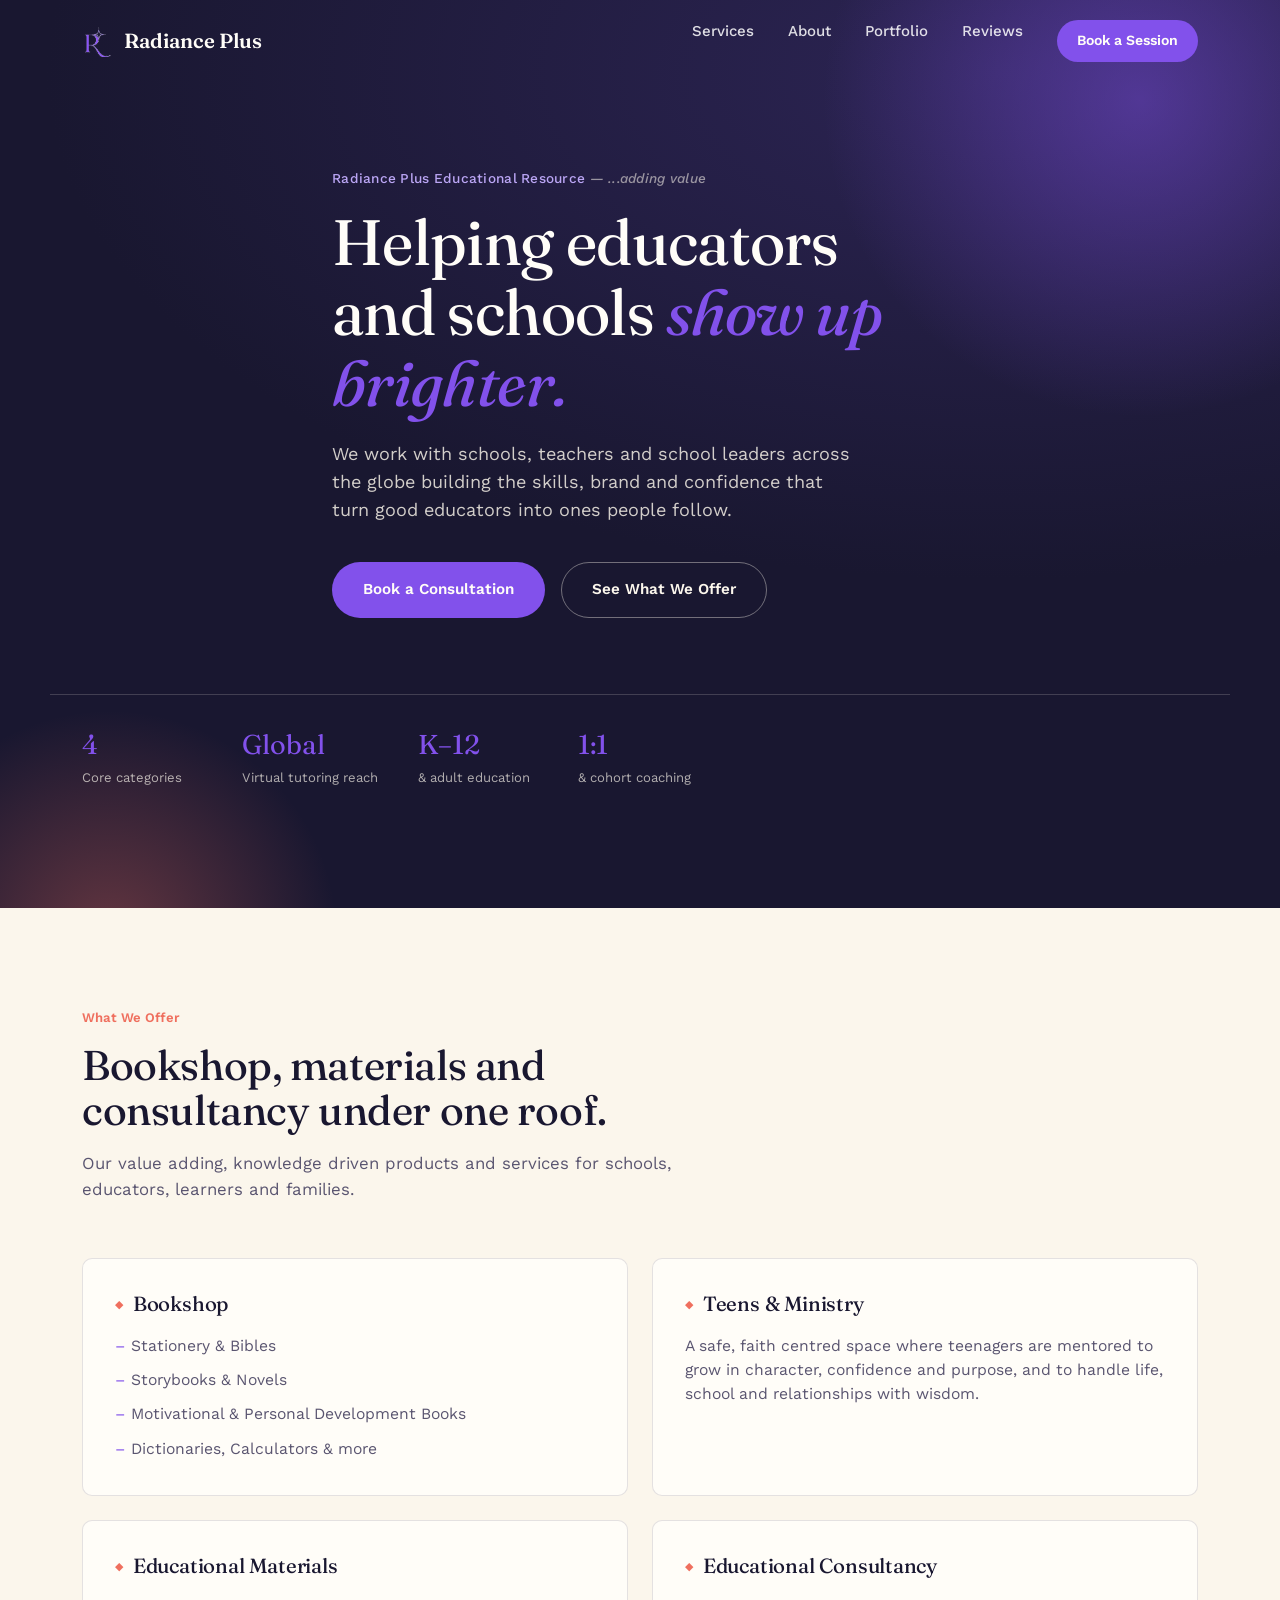
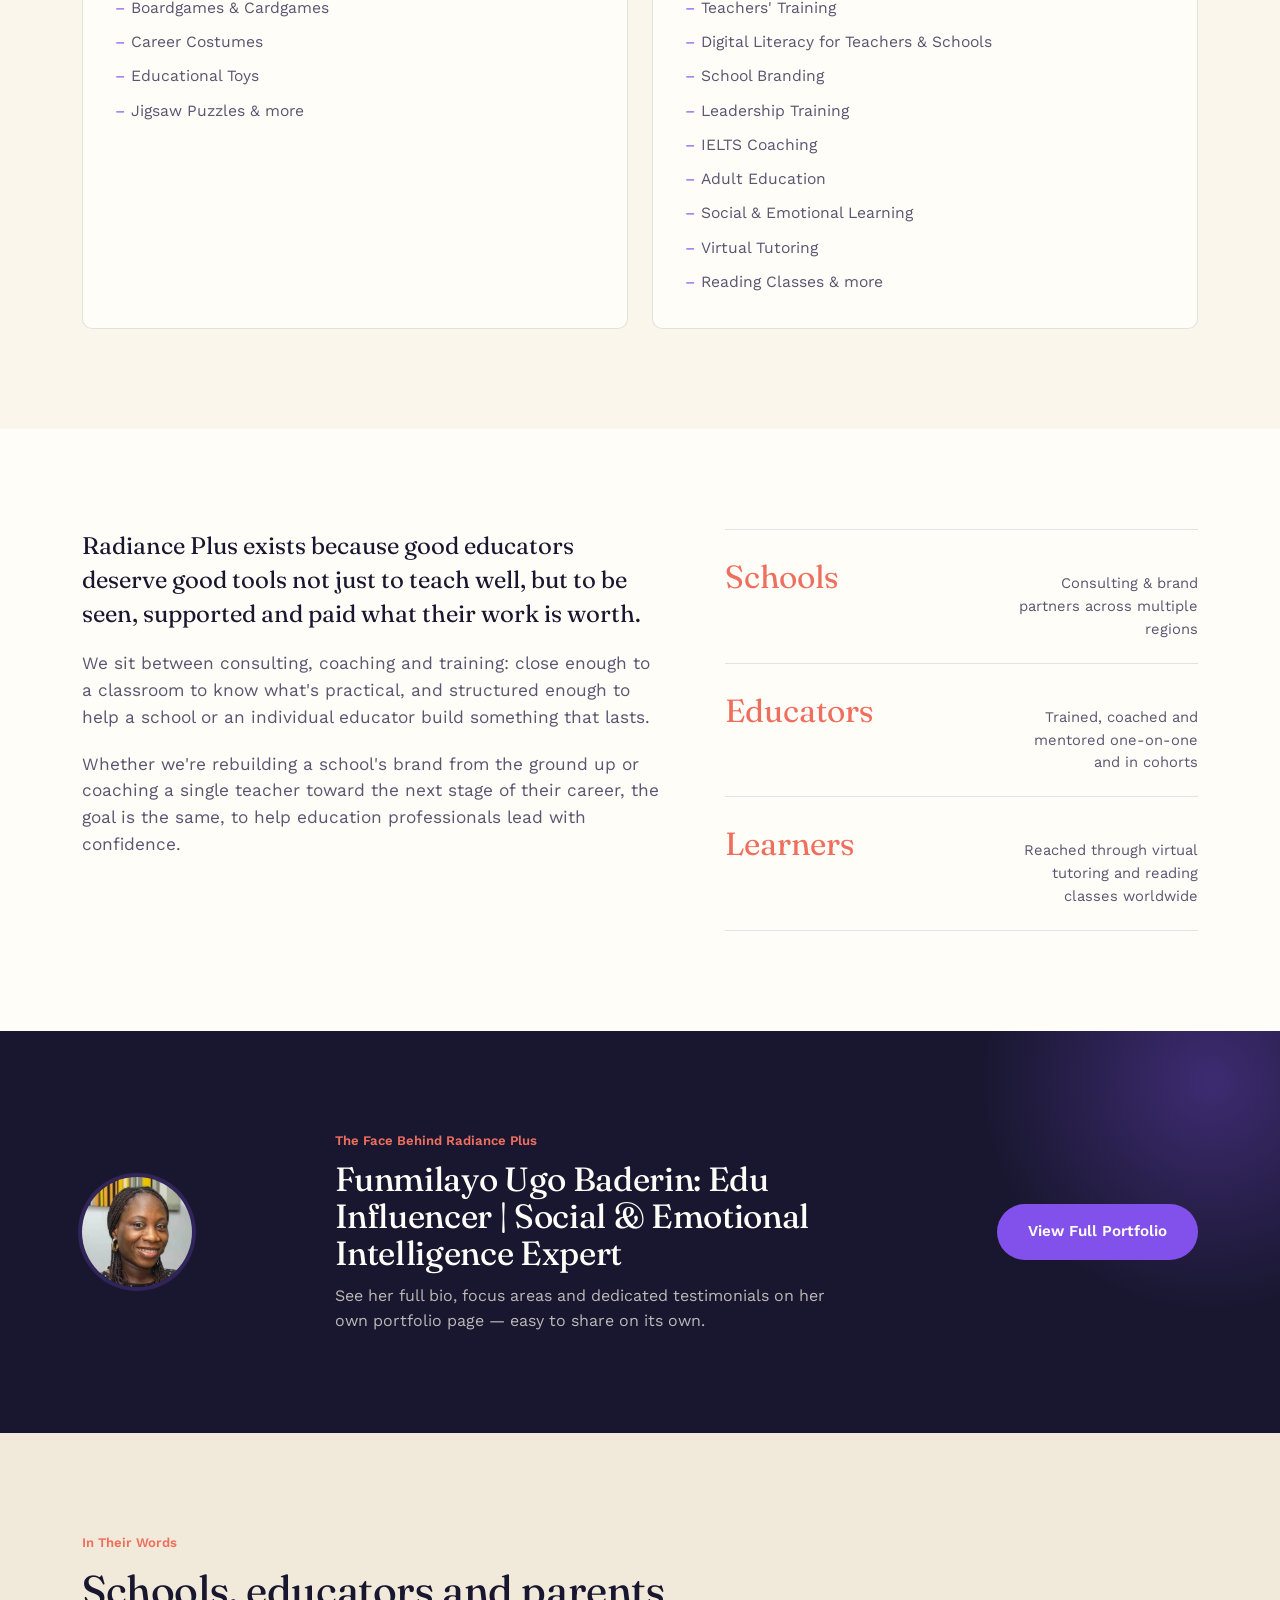
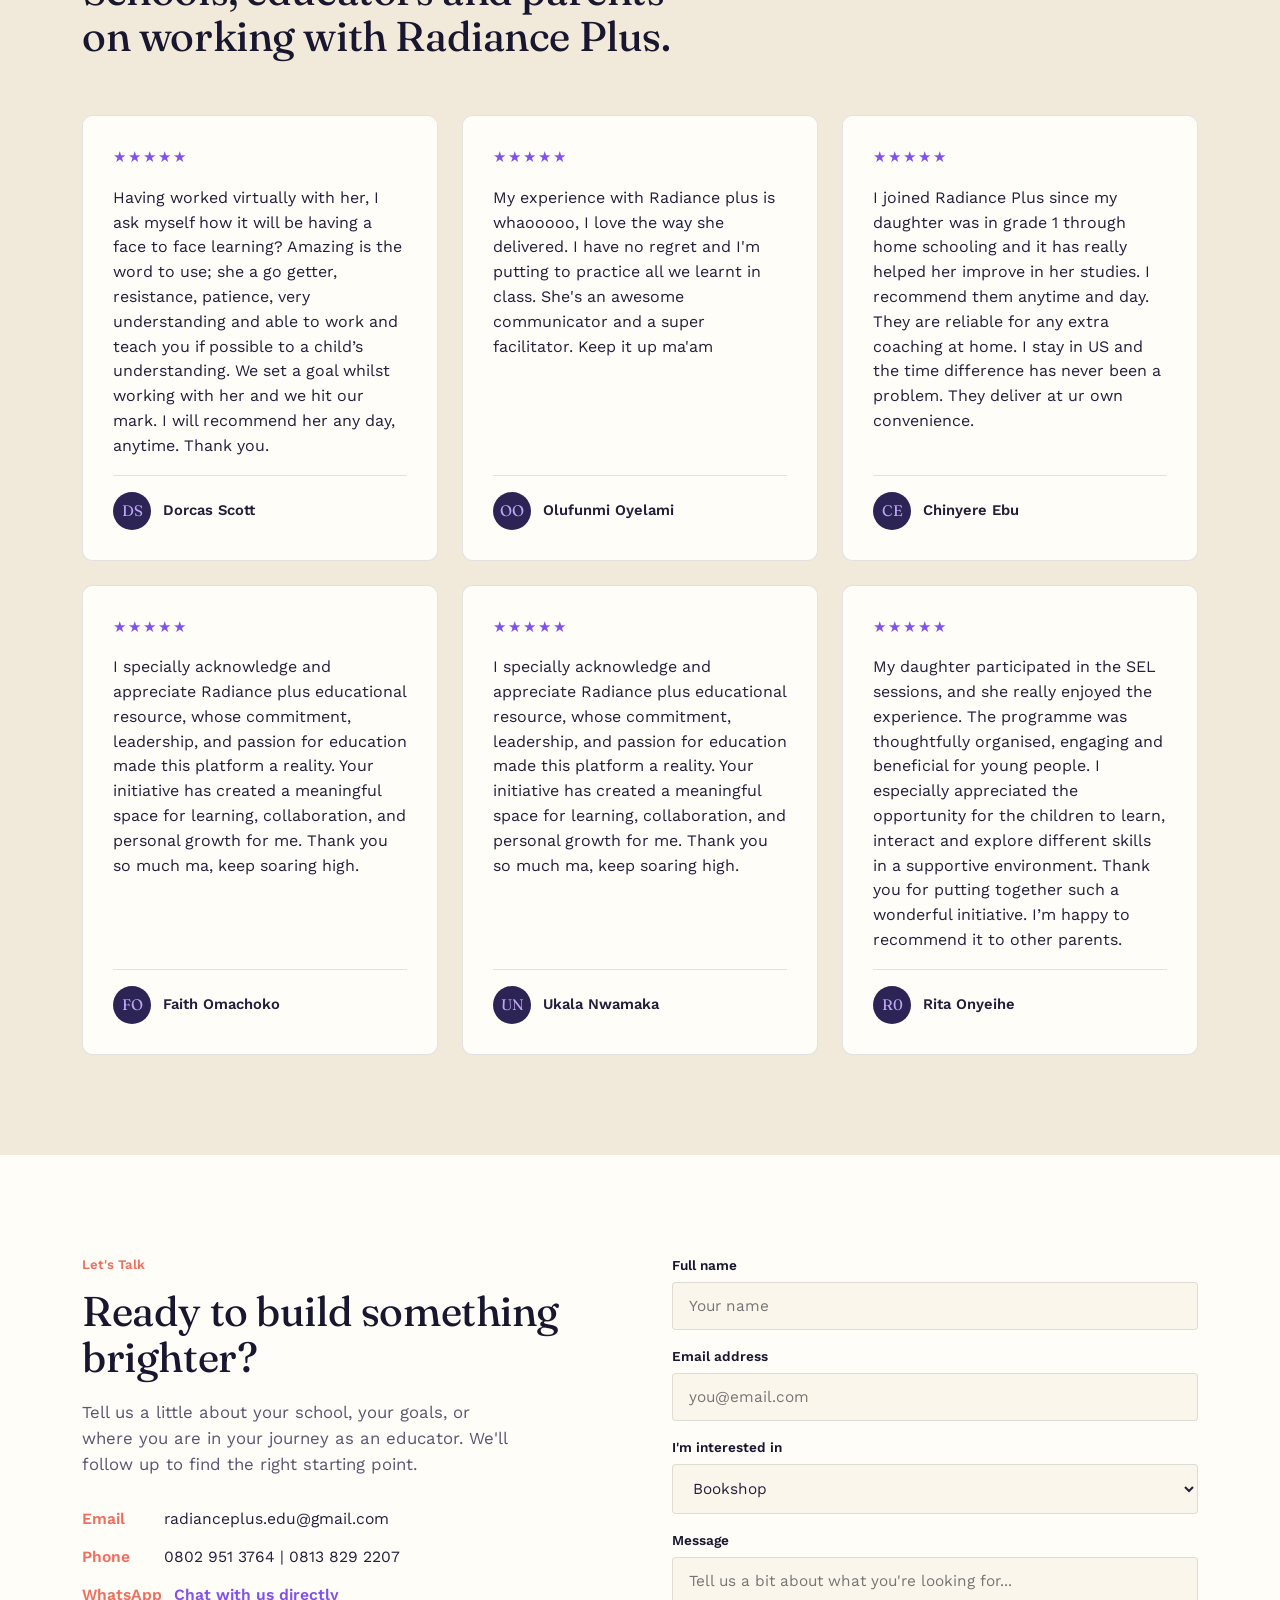
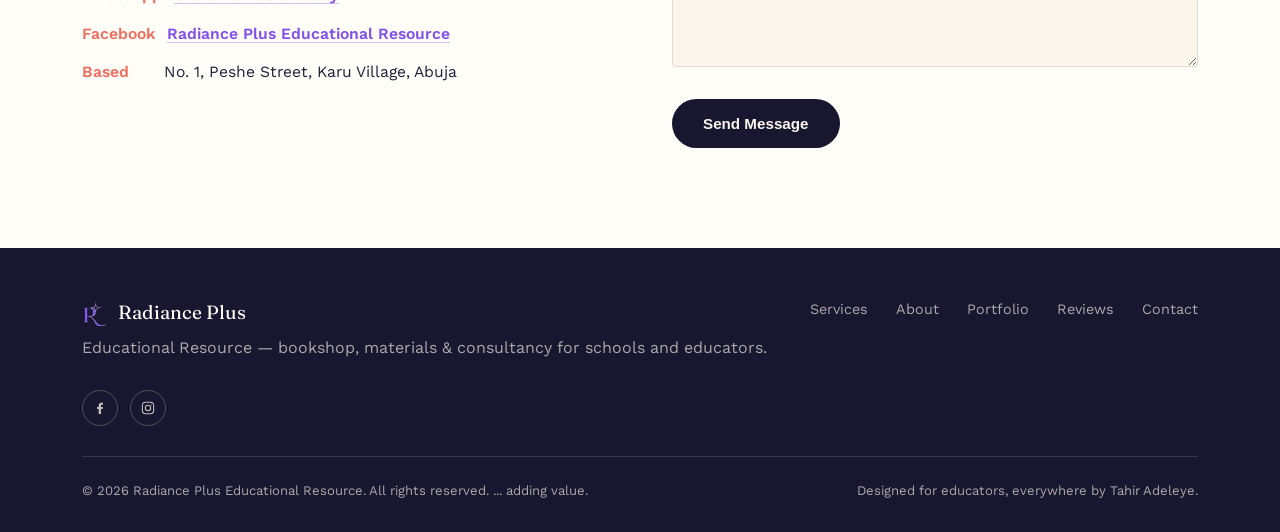
==== commit f1f7b555: "additions and removel of -" ====
--- a/index.html
+++ b/index.html
@@ -1,37 +1,45 @@
 <!DOCTYPE html>
 <html lang="en">
+
 <head>
-<meta charset="UTF-8">
-<meta name="viewport" content="width=device-width, initial-scale=1.0">
-<title>Radiance Plus Educational Resource | Bookshop, Consultancy &amp; Teacher Training in Abuja</title>
-<meta name="description" content="Radiance Plus Educational Resource — bookshop, printing, educational materials and consultancy for schools and educators in Karu Village, Abuja. Teachers' training, school branding, IELTS coaching, SEL and more.">
-<meta name="keywords" content="Radiance Plus, educational resource Abuja, bookshop Karu Abuja, teachers training Nigeria, school branding, IELTS coaching Abuja, educational consultancy Nigeria">
-<meta name="robots" content="index, follow">
-<link rel="canonical" href="https://radianceplusedu.com/">
-
-<!-- Open Graph / Facebook -->
-<meta property="og:type" content="website">
-<meta property="og:url" content="https://radianceplusedu.com/">
-<meta property="og:site_name" content="Radiance Plus Educational Resource">
-<meta property="og:title" content="Radiance Plus Educational Resource | Bookshop, Consultancy &amp; Teacher Training in Abuja">
-<meta property="og:description" content="Bookshop, printing, educational materials and consultancy for schools and educators — No. 1 Peshe Street, Karu Village, Abuja.">
-<meta property="og:image" content="https://radianceplusedu.com/radianceplus-logo-full.png">
-<meta property="og:locale" content="en_NG">
-
-<!-- Twitter -->
-<meta name="twitter:card" content="summary_large_image">
-<meta name="twitter:title" content="Radiance Plus Educational Resource">
-<meta name="twitter:description" content="Bookshop, printing, educational materials and consultancy for schools and educators in Abuja.">
-<meta name="twitter:image" content="https://radianceplusedu.com/radianceplus-logo-full.png">
-
-<link rel="icon" type="image/png" href="radianceplus-logo-mark.png">
-<link rel="apple-touch-icon" href="radianceplus-logo-mark.png">
-<meta name="theme-color" content="#8251EB">
-<link rel="preconnect" href="https://fonts.googleapis.com">
-<link rel="preconnect" href="https://fonts.gstatic.com" crossorigin>
-<link href="https://fonts.googleapis.com/css2?family=Fraunces:ital,opsz,wght@0,9..144,300;0,9..144,450;0,9..144,600;1,9..144,450&family=Work+Sans:wght@300;400;500;600;700&display=swap" rel="stylesheet">
-<link rel="stylesheet" href="styles.css">
-<script type="application/ld+json">
+  <meta charset="UTF-8">
+  <meta name="viewport" content="width=device-width, initial-scale=1.0">
+  <title>Radiance Plus Educational Resource | Bookshop, Consultancy &amp; Teacher Training in Abuja</title>
+  <meta name="description"
+    content="Radiance Plus Educational Resource bookshop, printing, educational materials and consultancy for schools and educators in Karu Village, Abuja. Teachers' training, school branding, IELTS coaching, SEL and more.">
+  <meta name="keywords"
+    content="Radiance Plus, educational resource Abuja, bookshop Karu Abuja, teachers training Nigeria, school branding, IELTS coaching Abuja, educational consultancy Nigeria">
+  <meta name="robots" content="index, follow">
+  <link rel="canonical" href="https://radianceplusedu.com/">
+
+  <!-- Open Graph / Facebook -->
+  <meta property="og:type" content="website">
+  <meta property="og:url" content="https://radianceplusedu.com/">
+  <meta property="og:site_name" content="Radiance Plus Educational Resource">
+  <meta property="og:title"
+    content="Radiance Plus Educational Resource | Bookshop, Consultancy &amp; Teacher Training in Abuja">
+  <meta property="og:description"
+    content="Bookshop, printing, educational materials and consultancy for schools and educators — No. 1 Peshe Street, Karu Village, Abuja.">
+  <meta property="og:image" content="https://radianceplusedu.com/radianceplus-logo-full.png">
+  <meta property="og:locale" content="en_NG">
+
+  <!-- Twitter -->
+  <meta name="twitter:card" content="summary_large_image">
+  <meta name="twitter:title" content="Radiance Plus Educational Resource">
+  <meta name="twitter:description"
+    content="Bookshop, printing, educational materials and consultancy for schools and educators in Abuja.">
+  <meta name="twitter:image" content="https://radianceplusedu.com/radianceplus-logo-full.png">
+
+  <link rel="icon" type="image/png" href="radianceplus-logo-mark.png">
+  <link rel="apple-touch-icon" href="radianceplus-logo-mark.png">
+  <meta name="theme-color" content="#8251EB">
+  <link rel="preconnect" href="https://fonts.googleapis.com">
+  <link rel="preconnect" href="https://fonts.gstatic.com" crossorigin>
+  <link
+    href="https://fonts.googleapis.com/css2?family=Fraunces:ital,opsz,wght@0,9..144,300;0,9..144,450;0,9..144,600;1,9..144,450&family=Work+Sans:wght@300;400;500;600;700&display=swap"
+    rel="stylesheet">
+  <link rel="stylesheet" href="styles.css">
+  <script type="application/ld+json">
 {
   "@context": "https://schema.org",
   "@type": "LocalBusiness",
@@ -56,318 +64,390 @@
 }
 </script>
 </head>
+
 <body>
 
-<header id="site-header">
-  <div class="wrap nav-inner">
-    <a href="#top" class="logo"><img src="radianceplus-logo-mark.png" alt="Radiance Plus logo" class="logo-mark">Radiance Plus</a>
-    <nav class="links">
-      <a href="#services">Services</a>
-      <a href="#about">About</a>
-      <a href="UgofunmiBaderin.html">Portfolio</a>
-      <a href="#reviews">Reviews</a>
-      <a href="#contact" class="nav-cta">Book a Session</a>
-    </nav>
-    <button class="burger" id="burgerBtn" aria-label="Open menu">
-      <span></span><span></span><span></span>
-    </button>
-  </div>
-</header>
-
-<div class="mobile-menu" id="mobileMenu">
-  <button class="close-menu" id="closeMenu" aria-label="Close menu">&times;</button>
-  <a href="#services">Services</a>
-  <a href="#about">About</a>
-  <a href="UgofunmiBaderin.html">Portfolio</a>
-  <a href="#reviews">Reviews</a>
-  <a href="#contact" class="nav-cta">Book a Session</a>
-</div>
-
-<main id="top">
-
-  <!-- HERO -->
-  <section class="hero">
-    <div class="wrap hero-inner">
-      <div class="hero-eyebrow">Radiance Plus Educational Resource <em style="font-style:italic; color:rgba(251,246,236,0.55);">— ...adding value</em></div>
-      <h1>Helping educators and schools <em>show up brighter.</em></h1>
-      <p class="lead">We work with schools, teachers and school leaders across the globe — building the skills, brand and confidence that turn good educators into ones people follow.</p>
-      <div class="hero-ctas">
-        <a href="#contact" class="btn btn-primary">Book a Consultation</a>
-        <a href="#services" class="btn btn-ghost">See What We Offer</a>
-      </div>
-    </div>
-    <div class="wrap hero-strip">
-      <div><div class="num">4</div><div class="lbl">Core categories</div></div>
-      <div><div class="num">Global</div><div class="lbl">Virtual tutoring reach</div></div>
-      <div><div class="num">K–12</div><div class="lbl">& adult education</div></div>
-      <div><div class="num">1:1</div><div class="lbl">& cohort coaching</div></div>
-    </div>
-  </section>
-
-  <!-- SERVICES -->
-  <section class="services" id="services">
-    <div class="wrap">
-      <div class="section-head">
-        <div class="eyebrow">What We Offer</div>
-        <h2>Bookshop, materials and consultancy — under one roof.</h2>
-        <p>Our value-adding, knowledge-driven products and services, for schools, educators, learners and families.</p>
-      </div>
-      <div class="cat-grid">
-        <div class="cat-card">
-          <h3><span class="cat-mark">&#9670;</span>Bookshop</h3>
-          <ul>
-            <li>Stationery &amp; Bibles</li>
-            <li>Storybooks &amp; Novels</li>
-            <li>Motivational &amp; Personal Development Books</li>
-            <li>Dictionaries, Calculators &amp; more</li>
-          </ul>
-        </div>
-        <div class="cat-card">
-          <h3><span class="cat-mark">&#9670;</span>Printing &amp; Photocopy</h3>
-          <p class="cat-plain">On-site printing and photocopying for schools, educators and the community.</p>
-        </div>
-        <div class="cat-card">
-          <h3><span class="cat-mark">&#9670;</span>Educational Materials</h3>
-          <ul>
-            <li>Boardgames &amp; Cardgames</li>
-            <li>Career Costumes</li>
-            <li>Educational Toys</li>
-            <li>Jigsaw Puzzles &amp; more</li>
-          </ul>
-        </div>
-        <div class="cat-card">
-          <h3><span class="cat-mark">&#9670;</span>Educational Consultancy</h3>
-          <ul>
-            <li>Teachers' Training</li>
-            <li>School Branding</li>
-            <li>Leadership Training</li>
-            <li>IELTS Coaching</li>
-            <li>Adult Education</li>
-            <li>Social &amp; Emotional Learning</li>
-            <li>Virtual Tutoring</li>
-            <li>Reading Classes &amp; more</li>
-          </ul>
-        </div>
-      </div>
-    </div>
-  </section>
-
-  <!-- ABOUT -->
-  <section class="about" id="about">
-    <div class="wrap about-grid">
-      <div class="about-copy">
-        <p>Radiance Plus exists because good educators deserve good tools — not just to teach well, but to be seen, supported and paid what their work is worth.</p>
-        <p>We sit between consulting, coaching and training: close enough to a classroom to know what's practical, and structured enough to help a school or an individual educator build something that lasts.</p>
-        <p>Whether we're rebuilding a school's brand from the ground up or coaching a single teacher toward the next stage of their career, the goal is the same — help education professionals lead with confidence.</p>
-      </div>
-      <div class="stat-col">
-        <div class="stat-row"><div class="num">Schools</div><div class="lbl">Consulting &amp; brand partners across multiple regions</div></div>
-        <div class="stat-row"><div class="num">Educators</div><div class="lbl">Trained, coached and mentored one-on-one and in cohorts</div></div>
-        <div class="stat-row"><div class="num">Learners</div><div class="lbl">Reached through virtual tutoring and reading classes worldwide</div></div>
-      </div>
-    </div>
-  </section>
-
-  <!-- PORTFOLIO TEASER -->
-  <section class="teaser" id="portfolio-teaser">
-    <div class="wrap teaser-inner">
-      <div class="teaser-avatar">
-        <img src="ugofunm-baderin.jpg" alt="Ugofunmi Baderin">
-      </div>
-      <div class="teaser-text">
-        <div class="eyebrow">The Face Behind Radiance Plus</div>
-        <h2>Funmilayo Ugo Baderin — Edu Influencer &amp; Social &amp; Emotional Intelligence Expert</h2>
-        <p>See her full bio, focus areas and dedicated testimonials on her own portfolio page — easy to share on its own.</p>
-      </div>
-      <div class="teaser-cta">
-        <a href="UgofunmiBaderin.html" class="btn btn-primary">View Full Portfolio</a>
-      </div>
-    </div>
-  </section>
-
-  <!-- REVIEWS -->
-  <section class="reviews" id="reviews">
-    <div class="wrap">
-      <div class="section-head">
-        <div class="eyebrow">In Their Words</div>
-        <h2>Schools, educators and parents on working with Radiance Plus.</h2>
-      </div>
-      <div class="review-track">
-
-        <div class="review-card">
-          <div class="stars">★★★★★</div>
-          <p class="quote">Our rebrand under Radiance Plus changed how parents in our community see us. Enrollment conversations are easier now because the school actually looks like what we do.</p>
-          <div class="review-who">
-            <div class="review-avatar">FA</div>
-            <div><div class="name">Funmi Adeyemi</div><div class="role">Head Administrator, Brightpath Academy</div></div>
-          </div>
-        </div>
-
-        <div class="review-card">
-          <div class="stars">★★★★★</div>
-          <p class="quote">The leadership coaching gave me language for things I was already feeling but couldn't explain to my staff. I lead my department differently now.</p>
-          <div class="review-who">
-            <div class="review-avatar">TO</div>
-            <div><div class="name">Tunde Okafor</div><div class="role">Head of Department, Secondary School</div></div>
-          </div>
-        </div>
-
-        <div class="review-card">
-          <div class="stars">★★★★★</div>
-          <p class="quote">I do all my school run printing and photocopying here now. It's quick, affordable, and they never turn away a small job.</p>
-          <div class="review-who">
-            <div class="review-avatar">CE</div>
-            <div><div class="name">Chidera Eze</div><div class="role">Teacher, Grade 5</div></div>
-          </div>
-        </div>
-
-        <div class="review-card">
-          <div class="stars">★★★★★</div>
-          <p class="quote">The bookshop always has exactly what my children need for the term — storybooks, dictionaries, even the calculators I couldn't find elsewhere.</p>
-          <div class="review-who">
-            <div class="review-avatar">HB</div>
-            <div><div class="name">Halima Bello</div><div class="role">Parent</div></div>
-          </div>
-        </div>
-
-        <div class="review-card">
-          <div class="stars">★★★★★</div>
-          <p class="quote">We bought boardgames and career costumes for our end-of-term activities and the children haven't stopped talking about them.</p>
-          <div class="review-who">
-            <div class="review-avatar">NI</div>
-            <div><div class="name">Ngozi Ibe</div><div class="role">Proprietor, Grovewood School</div></div>
-          </div>
-        </div>
-
-        <div class="review-card">
-          <div class="stars">★★★★★</div>
-          <p class="quote">I joined a virtual tutoring session from a different time zone entirely and it still felt personal. That's rare for online learning.</p>
-          <div class="review-who">
-            <div class="review-avatar">DK</div>
-            <div><div class="name">David Kimani</div><div class="role">Educator, International School</div></div>
-          </div>
-        </div>
-
-      </div>
-    </div>
-  </section>
-
-  <!-- CONTACT -->
-  <section class="contact" id="contact">
-    <div class="wrap contact-grid">
-      <div class="contact-copy">
-        <div class="eyebrow">Let's Talk</div>
-        <h2>Ready to build something brighter?</h2>
-        <p>Tell us a little about your school, your goals, or where you are in your journey as an educator. We'll follow up to find the right starting point.</p>
-        <div class="contact-detail">
-          <div><span class="tag">Email</span> radianceplus.edu@gmail.com</div>
-          <div><span class="tag">Phone</span> 0802 951 3764 | 0813 829 2207</div>
-          <div><span class="tag">WhatsApp</span> <a href="https://wa.me/2348029513764?text=Hi%20Radiance%20Plus%2C%20I%27d%20like%20to%20find%20out%20more." target="_blank" rel="noopener">Chat with us directly</a></div>
-          <div><span class="tag">Facebook</span> <a href="https://www.facebook.com/share/1AVzqr1YQU/" target="_blank" rel="noopener">Radiance Plus Educational Resource</a></div>
-          <div><span class="tag">Based</span> No. 1, Peshe Street, Karu Village, Abuja</div>
-        </div>
-      </div>
-      <form id="contactForm">
-        <div>
-          <label for="name">Full name</label>
-          <input type="text" id="name" name="name" placeholder="Your name" required>
-        </div>
-        <div>
-          <label for="email">Email address</label>
-          <input type="email" id="email" name="email" placeholder="you@email.com" required>
-        </div>
-        <div>
-          <label for="interest">I'm interested in</label>
-          <select id="interest" name="interest">
-            <option>Bookshop</option>
-            <option>Printing &amp; Photocopy</option>
-            <option>Educational Materials</option>
-            <option>Educational Consultancy</option>
-            <option>General Enquiry</option>
-          </select>
-        </div>
-        <div>
-          <label for="message">Message</label>
-          <textarea id="message" name="message" placeholder="Tell us a bit about what you're looking for..."></textarea>
-        </div>
-        <button type="submit" class="btn btn-dark">Send Message</button>
-      </form>
-    </div>
-  </section>
-
-</main>
-
-<footer>
-  <div class="wrap">
-    <div class="footer-top">
-      <div>
-        <div class="footer-logo"><img src="radianceplus-logo-mark.png" alt="Radiance Plus logo">Radiance Plus</div>
-        <div>Educational Resource — bookshop, materials &amp; consultancy for schools and educators.</div>
-      </div>
-      <div class="footer-links">
+  <header id="site-header">
+    <div class="wrap nav-inner">
+      <a href="#top" class="logo"><img src="radianceplus-logo-mark.png" alt="Radiance Plus logo"
+          class="logo-mark">Radiance Plus</a>
+      <nav class="links">
         <a href="#services">Services</a>
         <a href="#about">About</a>
         <a href="UgofunmiBaderin.html">Portfolio</a>
         <a href="#reviews">Reviews</a>
-        <a href="#contact">Contact</a>
-      </div>
-      <div class="footer-social">
-        <a href="https://www.facebook.com/share/1AVzqr1YQU/" target="_blank" rel="noopener" aria-label="Facebook">
-          <svg viewBox="0 0 24 24" fill="currentColor"><path d="M13.5 21v-7.5h2.5l.4-3H13.5V8.5c0-.9.25-1.5 1.55-1.5H16.5V4.35C16.2 4.3 15.2 4.2 14 4.2c-2.4 0-4 1.45-4 4.1V10.5H7.5v3H10V21h3.5z"/></svg>
-        </a>
-        <a href="https://instagram.com/ugofunmi1" target="_blank" rel="noopener" aria-label="Instagram">
-          <svg viewBox="0 0 24 24" fill="none" stroke="currentColor" stroke-width="1.6"><rect x="3.5" y="3.5" width="17" height="17" rx="5"/><circle cx="12" cy="12" r="4"/><circle cx="17" cy="7" r="0.8" fill="currentColor" stroke="none"/></svg>
-        </a>
-      </div>
+        <a href="#contact" class="nav-cta">Book a Session</a>
+      </nav>
+      <button class="burger" id="burgerBtn" aria-label="Open menu">
+        <span></span><span></span><span></span>
+      </button>
     </div>
-    <div class="footer-bottom">
-      <span>© 2026 Radiance Plus Educational Resource. All rights reserved. ... adding value.</span>
-      <span>Designed for educators, everywhere — by Tahir Adeleye.</span>
+  </header>
+
+  <div class="mobile-menu" id="mobileMenu">
+    <button class="close-menu" id="closeMenu" aria-label="Close menu">&times;</button>
+    <a href="#services">Services</a>
+    <a href="#about">About</a>
+    <a href="UgofunmiBaderin.html">Portfolio</a>
+    <a href="#reviews">Reviews</a>
+    <a href="#contact" class="nav-cta">Book a Session</a>
+  </div>
+
+  <main id="top">
+
+    <!-- HERO -->
+    <section class="hero">
+      <div class="wrap hero-inner">
+        <div class="hero-eyebrow">Radiance Plus Educational Resource <em
+            style="font-style:italic; color:rgba(251,246,236,0.55);">— ...adding value</em></div>
+        <h1>Helping educators and schools <em>show up brighter.</em></h1>
+        <p class="lead">We work with schools, teachers and school leaders across the globe building the skills, brand
+          and confidence that turn good educators into ones people follow.</p>
+        <div class="hero-ctas">
+          <a href="#contact" class="btn btn-primary">Book a Consultation</a>
+          <a href="#services" class="btn btn-ghost">See What We Offer</a>
+        </div>
+      </div>
+      <div class="wrap hero-strip">
+        <div>
+          <div class="num">4</div>
+          <div class="lbl">Core categories</div>
+        </div>
+        <div>
+          <div class="num">Global</div>
+          <div class="lbl">Virtual tutoring reach</div>
+        </div>
+        <div>
+          <div class="num">K–12</div>
+          <div class="lbl">& adult education</div>
+        </div>
+        <div>
+          <div class="num">1:1</div>
+          <div class="lbl">& cohort coaching</div>
+        </div>
+      </div>
+    </section>
+
+    <!-- SERVICES -->
+    <section class="services" id="services">
+      <div class="wrap">
+        <div class="section-head">
+          <div class="eyebrow">What We Offer</div>
+          <h2>Bookshop, materials and consultancy under one roof.</h2>
+          <p>Our value adding, knowledge driven products and services for schools, educators, learners and families.</p>
+        </div>
+        <div class="cat-grid">
+          <div class="cat-card">
+            <h3><span class="cat-mark">&#9670;</span>Bookshop</h3>
+            <ul>
+              <li>Stationery &amp; Bibles</li>
+              <li>Storybooks &amp; Novels</li>
+              <li>Motivational &amp; Personal Development Books</li>
+              <li>Dictionaries, Calculators &amp; more</li>
+            </ul>
+          </div>
+          <div class="cat-card">
+            <h3><span class="cat-mark">&#9670;</span>Teens &amp; Ministry</h3>
+            <p class="cat-plain">A safe, faith centred space where teenagers are mentored to grow in character,
+              confidence and purpose, and to handle life, school and relationships with wisdom.</p>
+          </div>
+          <div class="cat-card">
+            <h3><span class="cat-mark">&#9670;</span>Educational Materials</h3>
+            <ul>
+              <li>Boardgames &amp; Cardgames</li>
+              <li>Career Costumes</li>
+              <li>Educational Toys</li>
+              <li>Jigsaw Puzzles &amp; more</li>
+            </ul>
+          </div>
+          <div class="cat-card">
+            <h3><span class="cat-mark">&#9670;</span>Educational Consultancy</h3>
+            <ul>
+              <li>Teachers' Training</li>
+              <li>Digital Literacy for Teachers & Schools</li>
+              <li>School Branding</li>
+              <li>Leadership Training</li>
+              <li>IELTS Coaching</li>
+              <li>Adult Education</li>
+              <li>Social &amp; Emotional Learning</li>
+              <li>Virtual Tutoring</li>
+              <li>Reading Classes &amp; more</li>
+            </ul>
+          </div>
+        </div>
+      </div>
+    </section>
+
+    <!-- ABOUT -->
+    <section class="about" id="about">
+      <div class="wrap about-grid">
+        <div class="about-copy">
+          <p>Radiance Plus exists because good educators deserve good tools not just to teach well, but to be seen,
+            supported and paid what their work is worth.</p>
+          <p>We sit between consulting, coaching and training: close enough to a classroom to know what's practical, and
+            structured enough to help a school or an individual educator build something that lasts.</p>
+          <p>Whether we're rebuilding a school's brand from the ground up or coaching a single teacher toward the next
+            stage of their career, the goal is the same, to help education professionals lead with confidence.</p>
+        </div>
+        <div class="stat-col">
+          <div class="stat-row">
+            <div class="num">Schools</div>
+            <div class="lbl">Consulting &amp; brand partners across multiple regions</div>
+          </div>
+          <div class="stat-row">
+            <div class="num">Educators</div>
+            <div class="lbl">Trained, coached and mentored one-on-one and in cohorts</div>
+          </div>
+          <div class="stat-row">
+            <div class="num">Learners</div>
+            <div class="lbl">Reached through virtual tutoring and reading classes worldwide</div>
+          </div>
+        </div>
+      </div>
+    </section>
+
+    <!-- PORTFOLIO TEASER -->
+    <section class="teaser" id="portfolio-teaser">
+      <div class="wrap teaser-inner">
+        <div class="teaser-avatar">
+          <img src="ugofunm-baderin.jpg" alt="Ugofunmi Baderin">
+        </div>
+        <div class="teaser-text">
+          <div class="eyebrow">The Face Behind Radiance Plus</div>
+          <h2>Funmilayo Ugo Baderin: Edu Influencer | Social &amp; Emotional Intelligence Expert</h2>
+          <p>See her full bio, focus areas and dedicated testimonials on her own portfolio page — easy to share on its
+            own.</p>
+        </div>
+        <div class="teaser-cta">
+          <a href="UgofunmiBaderin.html" class="btn btn-primary">View Full Portfolio</a>
+        </div>
+      </div>
+    </section>
+
+    <!-- REVIEWS -->
+    <section class="reviews" id="reviews">
+      <div class="wrap">
+        <div class="section-head">
+          <div class="eyebrow">In Their Words</div>
+          <h2>Schools, educators and parents on working with Radiance Plus.</h2>
+        </div>
+        <div class="review-track">
+
+          <div class="review-card">
+            <div class="stars">★★★★★</div>
+            <p class="quote">Having worked virtually with her, I ask myself how it will be having a face to face
+              learning? Amazing is the word to use; she a go getter, resistance, patience, very understanding and able
+              to work and teach you if possible to a child’s understanding.
+
+              We set a goal whilst working with her and we hit our mark. I will recommend her any day, anytime. Thank
+              you.</p>
+            <div class="review-who">
+              <div class="review-avatar">DS</div>
+              <div>
+                <div class="name">Dorcas Scott</div>
+                <!-- <div class="role">Head Administrator, Brightpath Academy</div> -->
+              </div>
+            </div>
+          </div>
+
+          <div class="review-card">
+            <div class="stars">★★★★★</div>
+            <p class="quote">My experience with Radiance plus is whaooooo, I love the way she delivered.
+              I have no regret and I'm putting to practice all we learnt in class.
+              She's an awesome communicator and a super facilitator.
+
+              Keep it up ma'am</p>
+            <div class="review-who">
+              <div class="review-avatar">OO</div>
+              <div>
+                <div class="name">Olufunmi Oyelami</div>
+                <!-- <div class="role">Head of Department, Secondary School</div> -->
+              </div>
+            </div>
+          </div>
+
+          <div class="review-card">
+            <div class="stars">★★★★★</div>
+            <p class="quote">I joined Radiance Plus since my daughter was in grade 1 through home schooling and it has really helped her improve in her studies. I recommend them anytime and day. They are reliable for any extra coaching at home. I stay in US and the time difference has never been a problem. They deliver at ur own convenience.</p>
+            <div class="review-who">
+              <div class="review-avatar">CE</div>
+              <div>
+                <div class="name">Chinyere Ebu</div>
+                <!-- <div class="role">Teacher, Grade 5</div> -->
+              </div>
+            </div>
+          </div>
+
+          <div class="review-card">
+            <div class="stars">★★★★★</div>
+            <p class="quote">I specially acknowledge and appreciate Radiance plus educational resource, whose commitment, leadership, and passion for education made this platform a reality. Your initiative has created a meaningful space for learning, collaboration, and personal growth for me. Thank you so much ma, keep soaring high.</p>
+            <div class="review-who">
+              <div class="review-avatar">FO</div>
+              <div>
+                <div class="name">Faith Omachoko</div>
+                <!-- <div class="role">Parent</div> -->
+              </div>
+            </div>
+          </div>
+
+          <div class="review-card">
+            <div class="stars">★★★★★</div>
+            <p class="quote">I specially acknowledge and appreciate Radiance plus educational resource, whose commitment, leadership, and passion for education made this platform a reality. Your initiative has created a meaningful space for learning, collaboration, and personal growth for me. Thank you so much ma, keep soaring high.</p>
+            <div class="review-who">
+              <div class="review-avatar">UN</div>
+              <div>
+                <div class="name">Ukala Nwamaka</div>
+                <!-- <div class="role">Proprietor, Grovewood School</div> -->
+              </div>
+            </div>
+          </div>
+
+          <div class="review-card">
+            <div class="stars">★★★★★</div>
+            <p class="quote">My daughter participated in the SEL sessions, and she really enjoyed the experience. The programme was thoughtfully organised, engaging and beneficial for young people. I especially appreciated the opportunity for the children to learn, interact and explore different skills in a supportive environment.
+Thank you for putting together such a wonderful initiative. I’m happy to recommend it to other parents.</p>
+            <div class="review-who">
+              <div class="review-avatar">R0</div>
+              <div>
+                <div class="name">Rita Onyeihe</div>
+                <!-- <div class="role">Educator, International School</div> -->
+              </div>
+            </div>
+          </div>
+
+        </div>
+      </div>
+    </section>
+
+    <!-- CONTACT -->
+    <section class="contact" id="contact">
+      <div class="wrap contact-grid">
+        <div class="contact-copy">
+          <div class="eyebrow">Let's Talk</div>
+          <h2>Ready to build something brighter?</h2>
+          <p>Tell us a little about your school, your goals, or where you are in your journey as an educator. We'll
+            follow up to find the right starting point.</p>
+          <div class="contact-detail">
+            <div><span class="tag">Email</span> radianceplus.edu@gmail.com</div>
+            <div><span class="tag">Phone</span> 0802 951 3764 | 0813 829 2207</div>
+            <div><span class="tag">WhatsApp</span> <a
+                href="https://wa.me/2348029513764?text=Hi%20Radiance%20Plus%2C%20I%27d%20like%20to%20find%20out%20more."
+                target="_blank" rel="noopener">Chat with us directly</a></div>
+            <div><span class="tag">Facebook</span> <a href="https://www.facebook.com/share/1AVzqr1YQU/" target="_blank"
+                rel="noopener">Radiance Plus Educational Resource</a></div>
+            <div><span class="tag">Based</span> No. 1, Peshe Street, Karu Village, Abuja</div>
+          </div>
+        </div>
+        <form id="contactForm">
+          <div>
+            <label for="name">Full name</label>
+            <input type="text" id="name" name="name" placeholder="Your name" required>
+          </div>
+          <div>
+            <label for="email">Email address</label>
+            <input type="email" id="email" name="email" placeholder="you@email.com" required>
+          </div>
+          <div>
+            <label for="interest">I'm interested in</label>
+            <select id="interest" name="interest">
+              <option>Bookshop</option>
+              <option>Teen Ministry</option>
+              <option>Educational Materials</option>
+              <option>Educational Consultancy</option>
+              <option>General Enquiry</option>
+            </select>
+          </div>
+          <div>
+            <label for="message">Message</label>
+            <textarea id="message" name="message"
+              placeholder="Tell us a bit about what you're looking for..."></textarea>
+          </div>
+          <button type="submit" class="btn btn-dark">Send Message</button>
+        </form>
+      </div>
+    </section>
+
+  </main>
+
+  <footer>
+    <div class="wrap">
+      <div class="footer-top">
+        <div>
+          <div class="footer-logo"><img src="radianceplus-logo-mark.png" alt="Radiance Plus logo">Radiance Plus</div>
+          <div>Educational Resource — bookshop, materials &amp; consultancy for schools and educators.</div>
+        </div>
+        <div class="footer-links">
+          <a href="#services">Services</a>
+          <a href="#about">About</a>
+          <a href="UgofunmiBaderin.html">Portfolio</a>
+          <a href="#reviews">Reviews</a>
+          <a href="#contact">Contact</a>
+        </div>
+        <div class="footer-social">
+          <a href="https://www.facebook.com/share/1AVzqr1YQU/" target="_blank" rel="noopener" aria-label="Facebook">
+            <svg viewBox="0 0 24 24" fill="currentColor">
+              <path
+                d="M13.5 21v-7.5h2.5l.4-3H13.5V8.5c0-.9.25-1.5 1.55-1.5H16.5V4.35C16.2 4.3 15.2 4.2 14 4.2c-2.4 0-4 1.45-4 4.1V10.5H7.5v3H10V21h3.5z" />
+            </svg>
+          </a>
+          <a href="https://instagram.com/ugofunmi1" target="_blank" rel="noopener" aria-label="Instagram">
+            <svg viewBox="0 0 24 24" fill="none" stroke="currentColor" stroke-width="1.6">
+              <rect x="3.5" y="3.5" width="17" height="17" rx="5" />
+              <circle cx="12" cy="12" r="4" />
+              <circle cx="17" cy="7" r="0.8" fill="currentColor" stroke="none" />
+            </svg>
+          </a>
+        </div>
+      </div>
+      <div class="footer-bottom">
+        <span>© 2026 Radiance Plus Educational Resource. All rights reserved. ... adding value.</span>
+        <span>Designed for educators, everywhere by Tahir Adeleye.</span>
+      </div>
     </div>
-  </div>
-</footer>
-
-<script>
-  // header background on scroll
-  const header = document.getElementById('site-header');
-  const onScroll = () => {
-    if(window.scrollY > 40){ header.classList.add('scrolled'); }
-    else{ header.classList.remove('scrolled'); }
-  };
-  window.addEventListener('scroll', onScroll);
-  onScroll();
-
-  // mobile menu
-  const burgerBtn = document.getElementById('burgerBtn');
-  const closeMenu = document.getElementById('closeMenu');
-  const mobileMenu = document.getElementById('mobileMenu');
-  burgerBtn.addEventListener('click', () => mobileMenu.classList.add('open'));
-  closeMenu.addEventListener('click', () => mobileMenu.classList.remove('open'));
-  mobileMenu.querySelectorAll('a').forEach(a => {
-    a.addEventListener('click', () => mobileMenu.classList.remove('open'));
-  });
-
-  // contact form (static demo — no backend)
-  const form = document.getElementById('contactForm');
-  const WHATSAPP_NUMBER = '2348029513764'; // 0802 951 3764
-  form.addEventListener('submit', function(e){
-    e.preventDefault();
-    const name = document.getElementById('name').value.trim();
-    const email = document.getElementById('email').value.trim();
-    const interest = document.getElementById('interest').value;
-    const message = document.getElementById('message').value.trim();
-
-    let text = `Hi Radiance Plus, my name is ${name}.`;
-    text += `\nEmail: ${email}`;
-    text += `\nInterested in: ${interest}`;
-    if(message){ text += `\nMessage: ${message}`; }
-
-    const waUrl = `https://wa.me/${WHATSAPP_NUMBER}?text=${encodeURIComponent(text)}`;
-    window.open(waUrl, '_blank');
-
-    form.innerHTML = '<p style="font-family:\'Fraunces\',serif; font-size:1.3rem; color:var(--ink);">Opening WhatsApp...<br><span style="font-family:\'Work Sans\',sans-serif; font-size:0.95rem; color:var(--text-soft);">If it didn\'t open automatically, message us directly at 0802 951 3764.</span></p>';
-  });
-</script>
+  </footer>
+
+  <script>
+    // header background on scroll
+    const header = document.getElementById('site-header');
+    const onScroll = () => {
+      if (window.scrollY > 40) {header.classList.add('scrolled');}
+      else {header.classList.remove('scrolled');}
+    };
+    window.addEventListener('scroll', onScroll);
+    onScroll();
+
+    // mobile menu
+    const burgerBtn = document.getElementById('burgerBtn');
+    const closeMenu = document.getElementById('closeMenu');
+    const mobileMenu = document.getElementById('mobileMenu');
+    burgerBtn.addEventListener('click', () => mobileMenu.classList.add('open'));
+    closeMenu.addEventListener('click', () => mobileMenu.classList.remove('open'));
+    mobileMenu.querySelectorAll('a').forEach(a => {
+      a.addEventListener('click', () => mobileMenu.classList.remove('open'));
+    });
+
+    // contact form (static demo — no backend)
+    const form = document.getElementById('contactForm');
+    const WHATSAPP_NUMBER = '2348029513764'; // 0802 951 3764
+    form.addEventListener('submit', function (e) {
+      e.preventDefault();
+      const name = document.getElementById('name').value.trim();
+      const email = document.getElementById('email').value.trim();
+      const interest = document.getElementById('interest').value;
+      const message = document.getElementById('message').value.trim();
+
+      let text = `Hi Radiance Plus, my name is ${name}.`;
+      text += `\nEmail: ${email}`;
+      text += `\nInterested in: ${interest}`;
+      if (message) {text += `\nMessage: ${message}`;}
+
+      const waUrl = `https://wa.me/${WHATSAPP_NUMBER}?text=${encodeURIComponent(text)}`;
+      window.open(waUrl, '_blank');
+
+      form.innerHTML = '<p style="font-family:\'Fraunces\',serif; font-size:1.3rem; color:var(--ink);">Opening WhatsApp...<br><span style="font-family:\'Work Sans\',sans-serif; font-size:0.95rem; color:var(--text-soft);">If it didn\'t open automatically, message us directly at 0802 951 3764.</span></p>';
+    });
+  </script>
 
 </body>
-</html>
+
+</html>
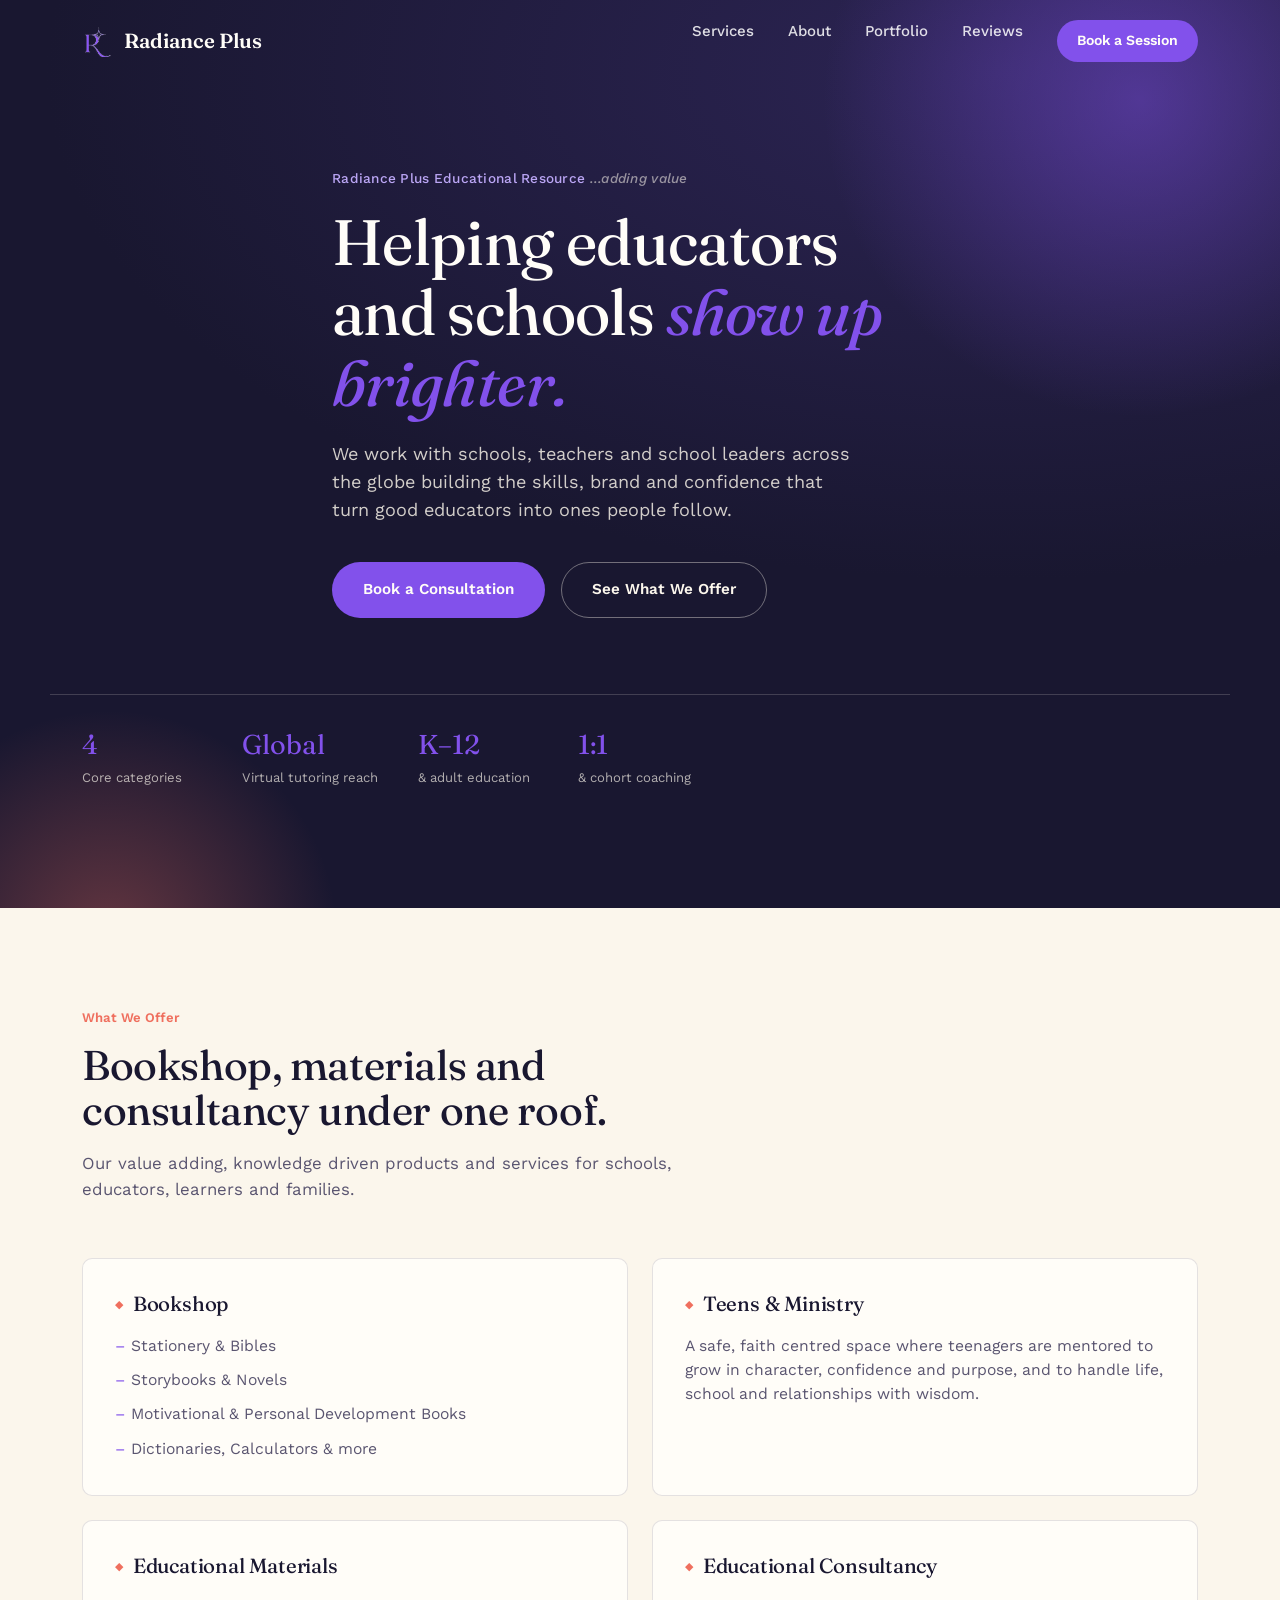
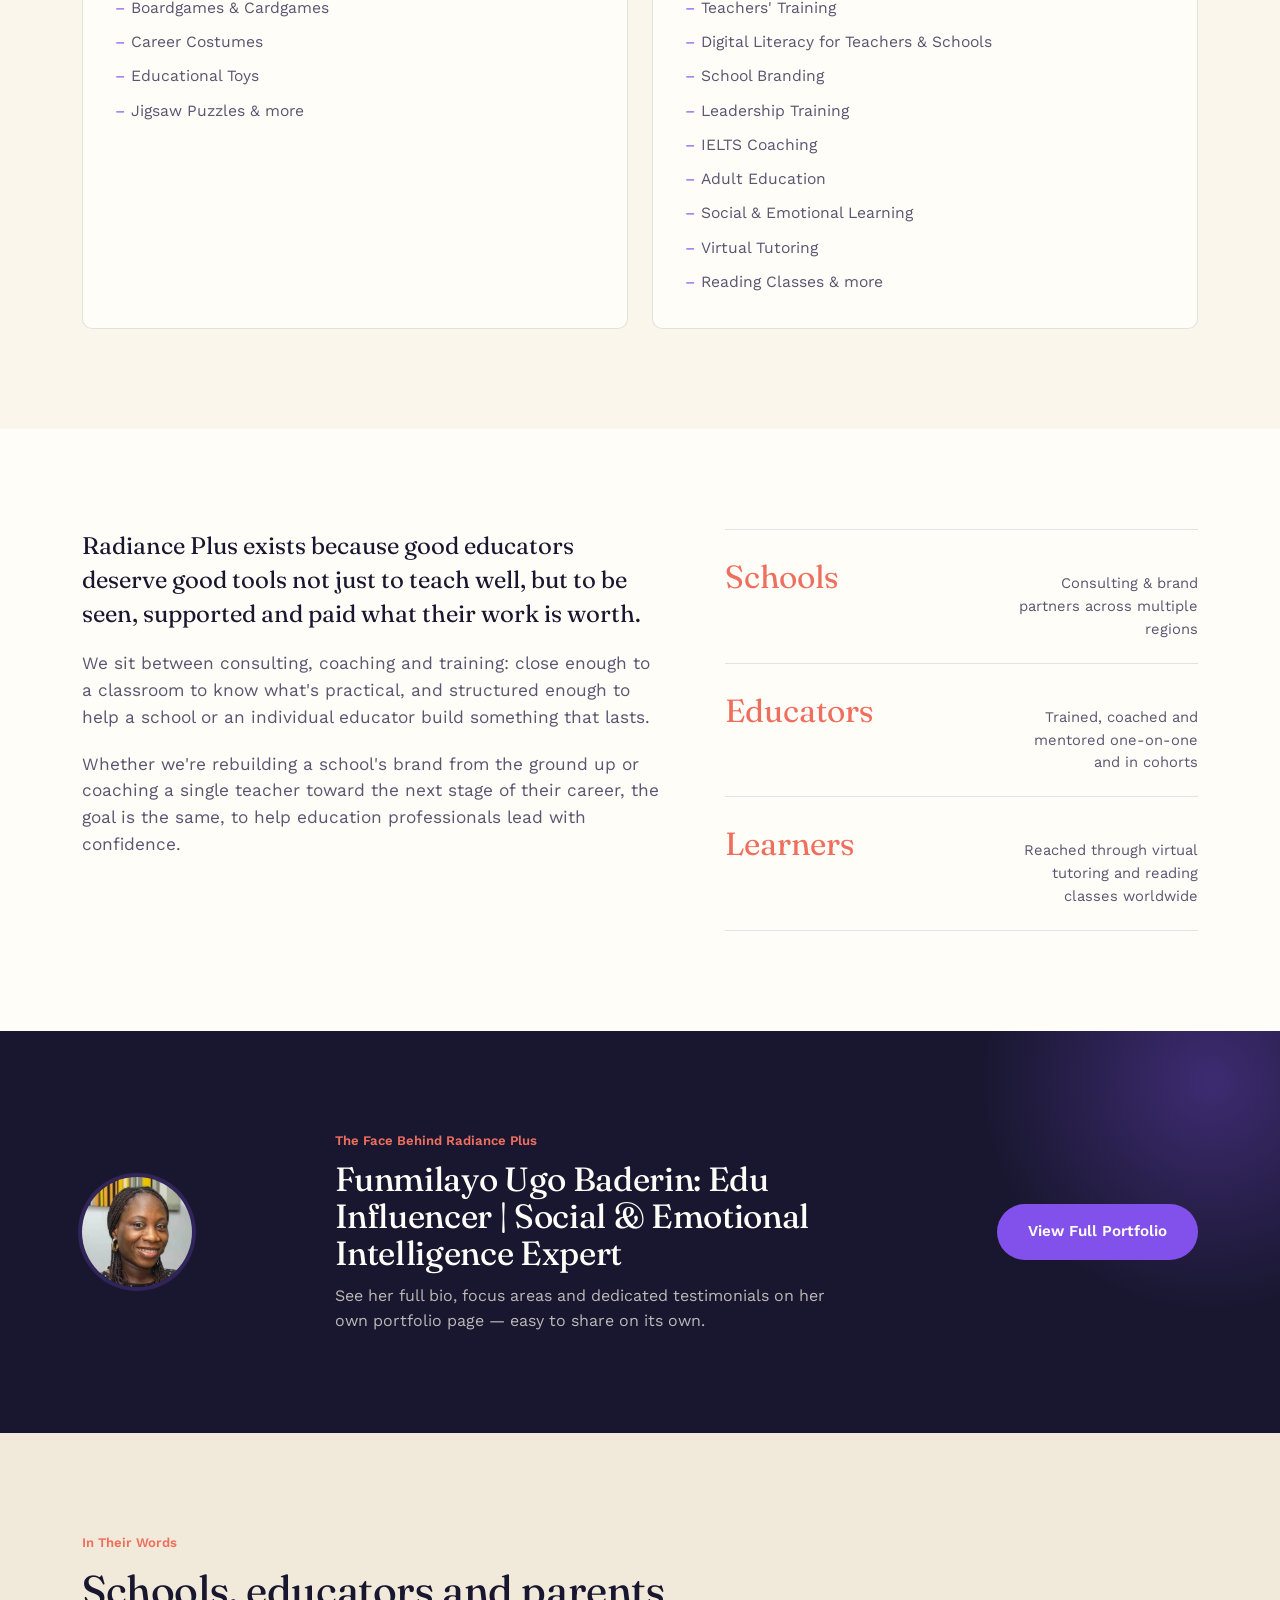
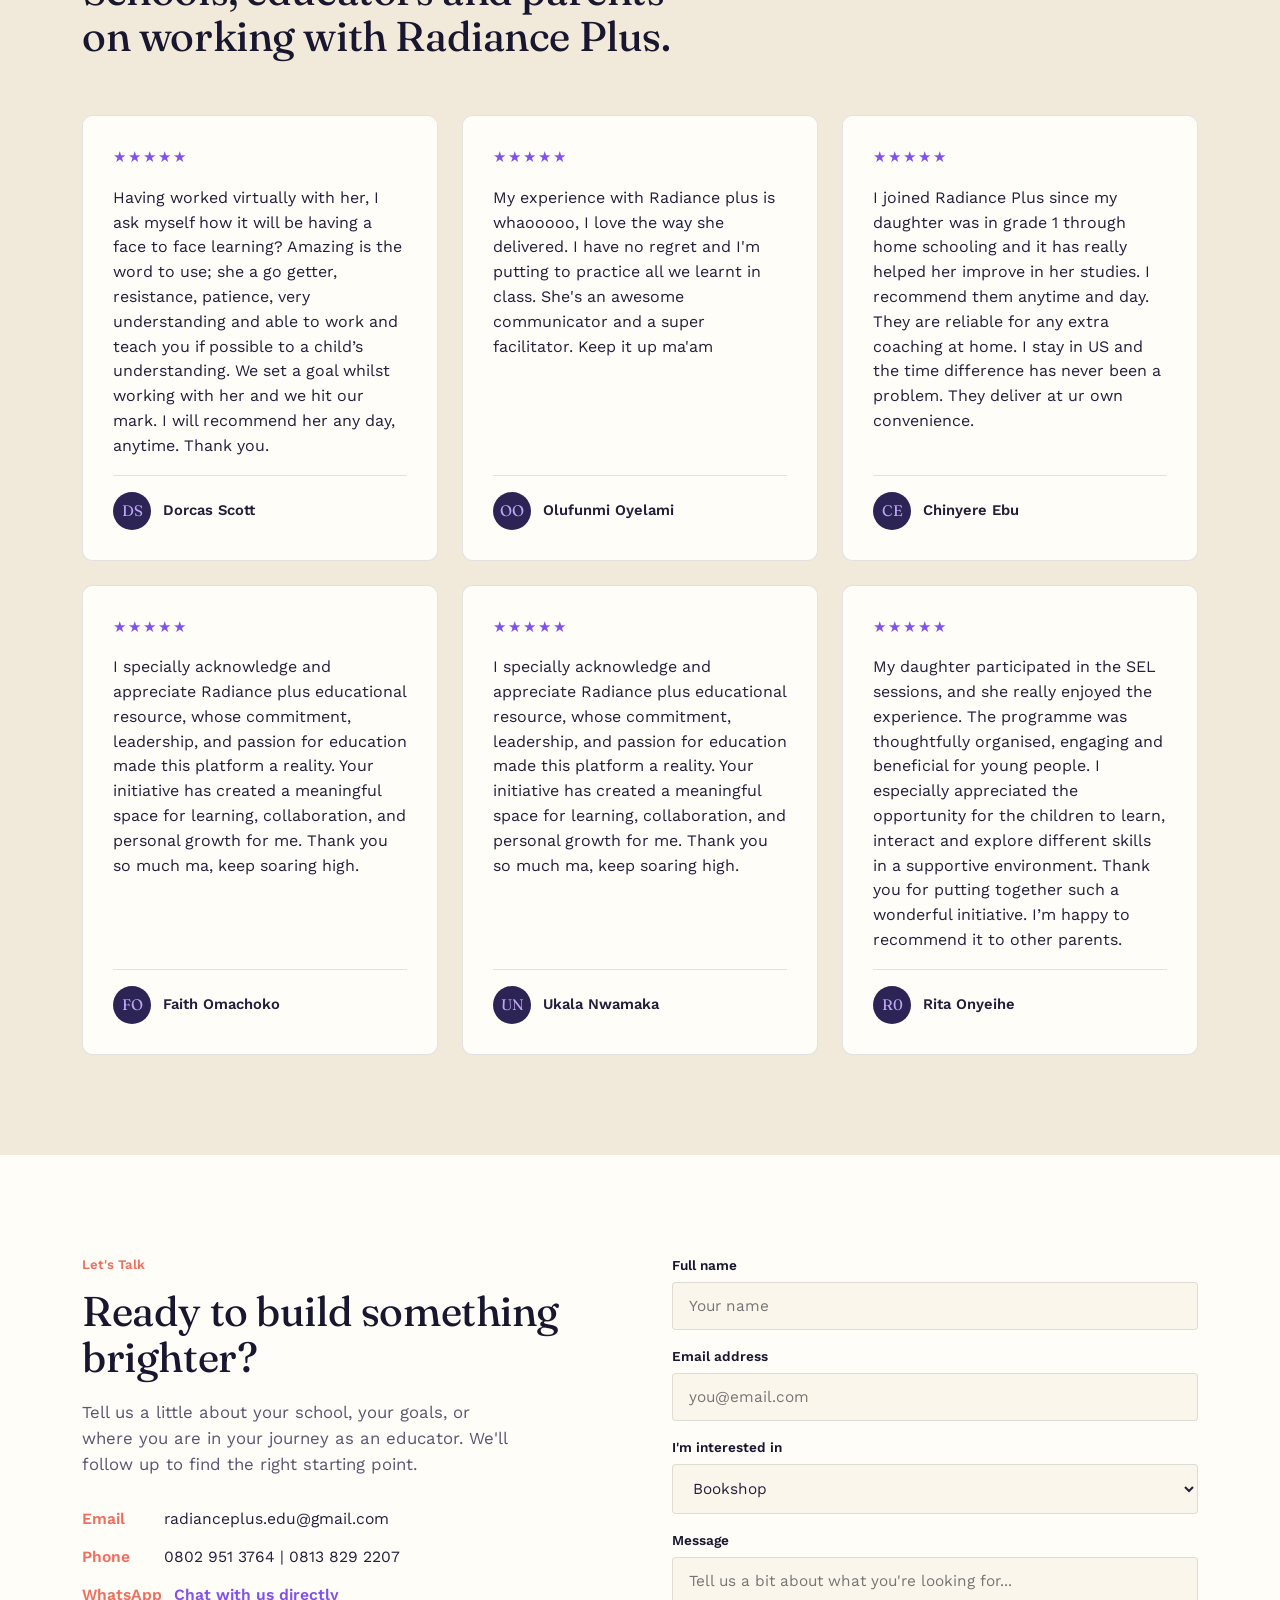
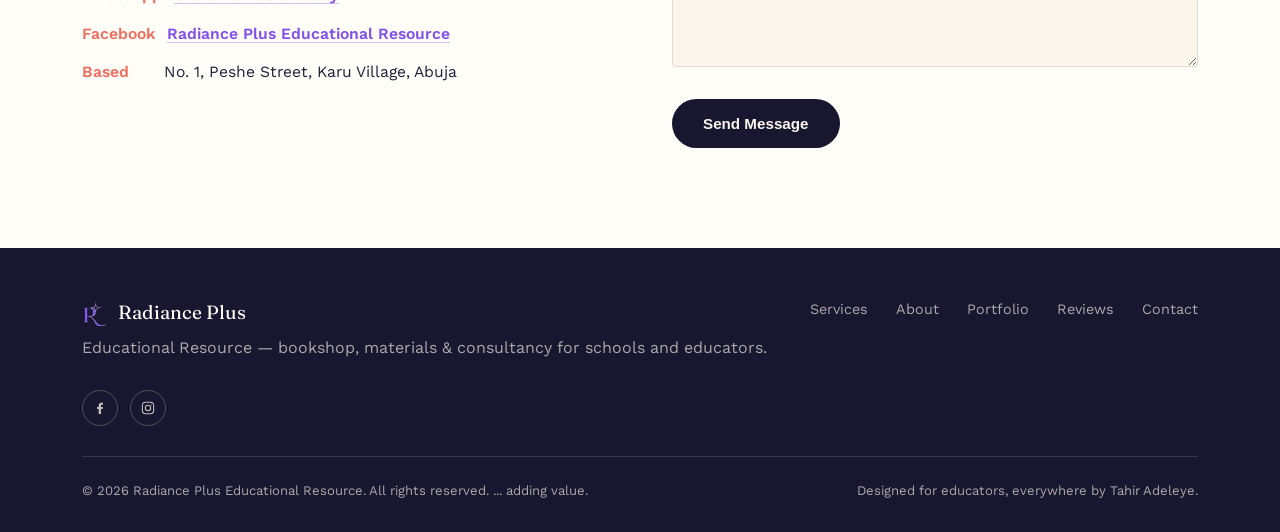
==== commit ae622b4d: "edit 2" ====
--- a/index.html
+++ b/index.html
@@ -99,7 +99,7 @@
     <section class="hero">
       <div class="wrap hero-inner">
         <div class="hero-eyebrow">Radiance Plus Educational Resource <em
-            style="font-style:italic; color:rgba(251,246,236,0.55);">— ...adding value</em></div>
+            style="font-style:italic; color:rgba(251,246,236,0.55);">...adding value</em></div>
         <h1>Helping educators and schools <em>show up brighter.</em></h1>
         <p class="lead">We work with schools, teachers and school leaders across the globe building the skills, brand
           and confidence that turn good educators into ones people follow.</p>
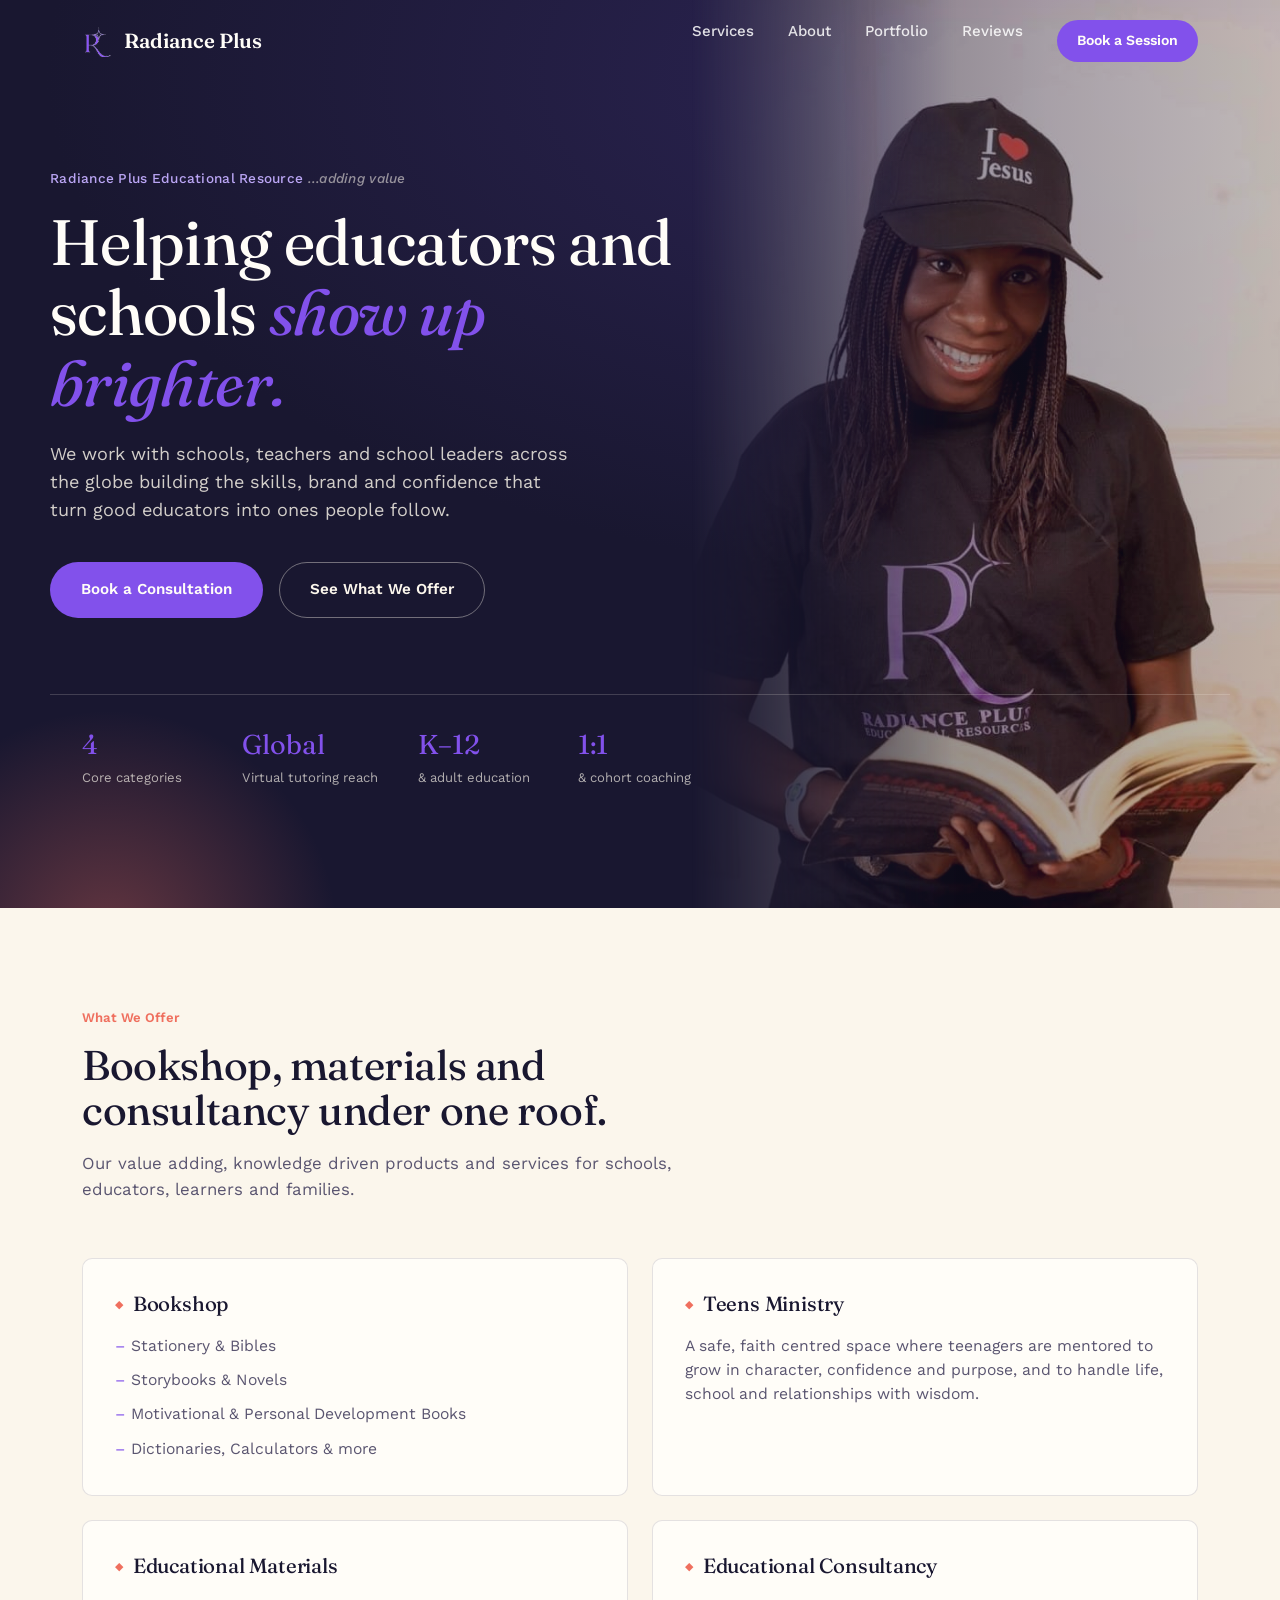
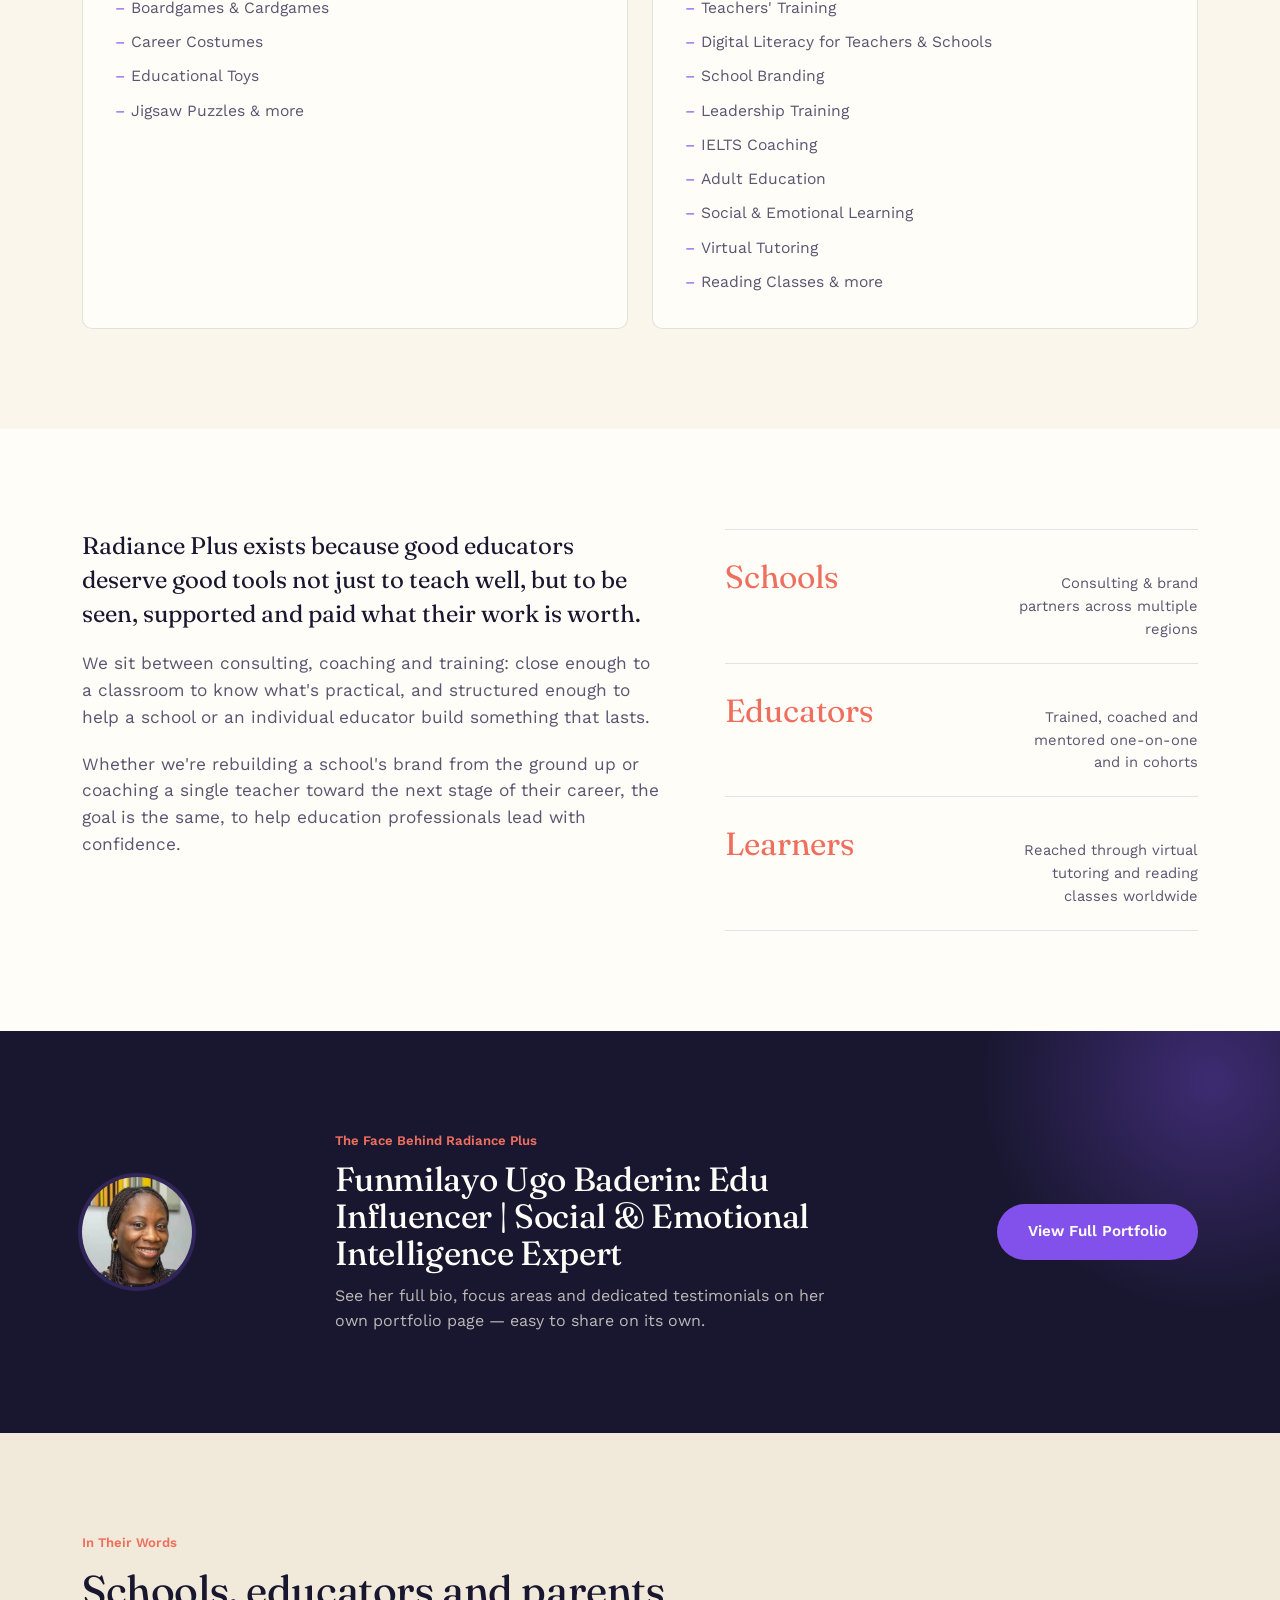
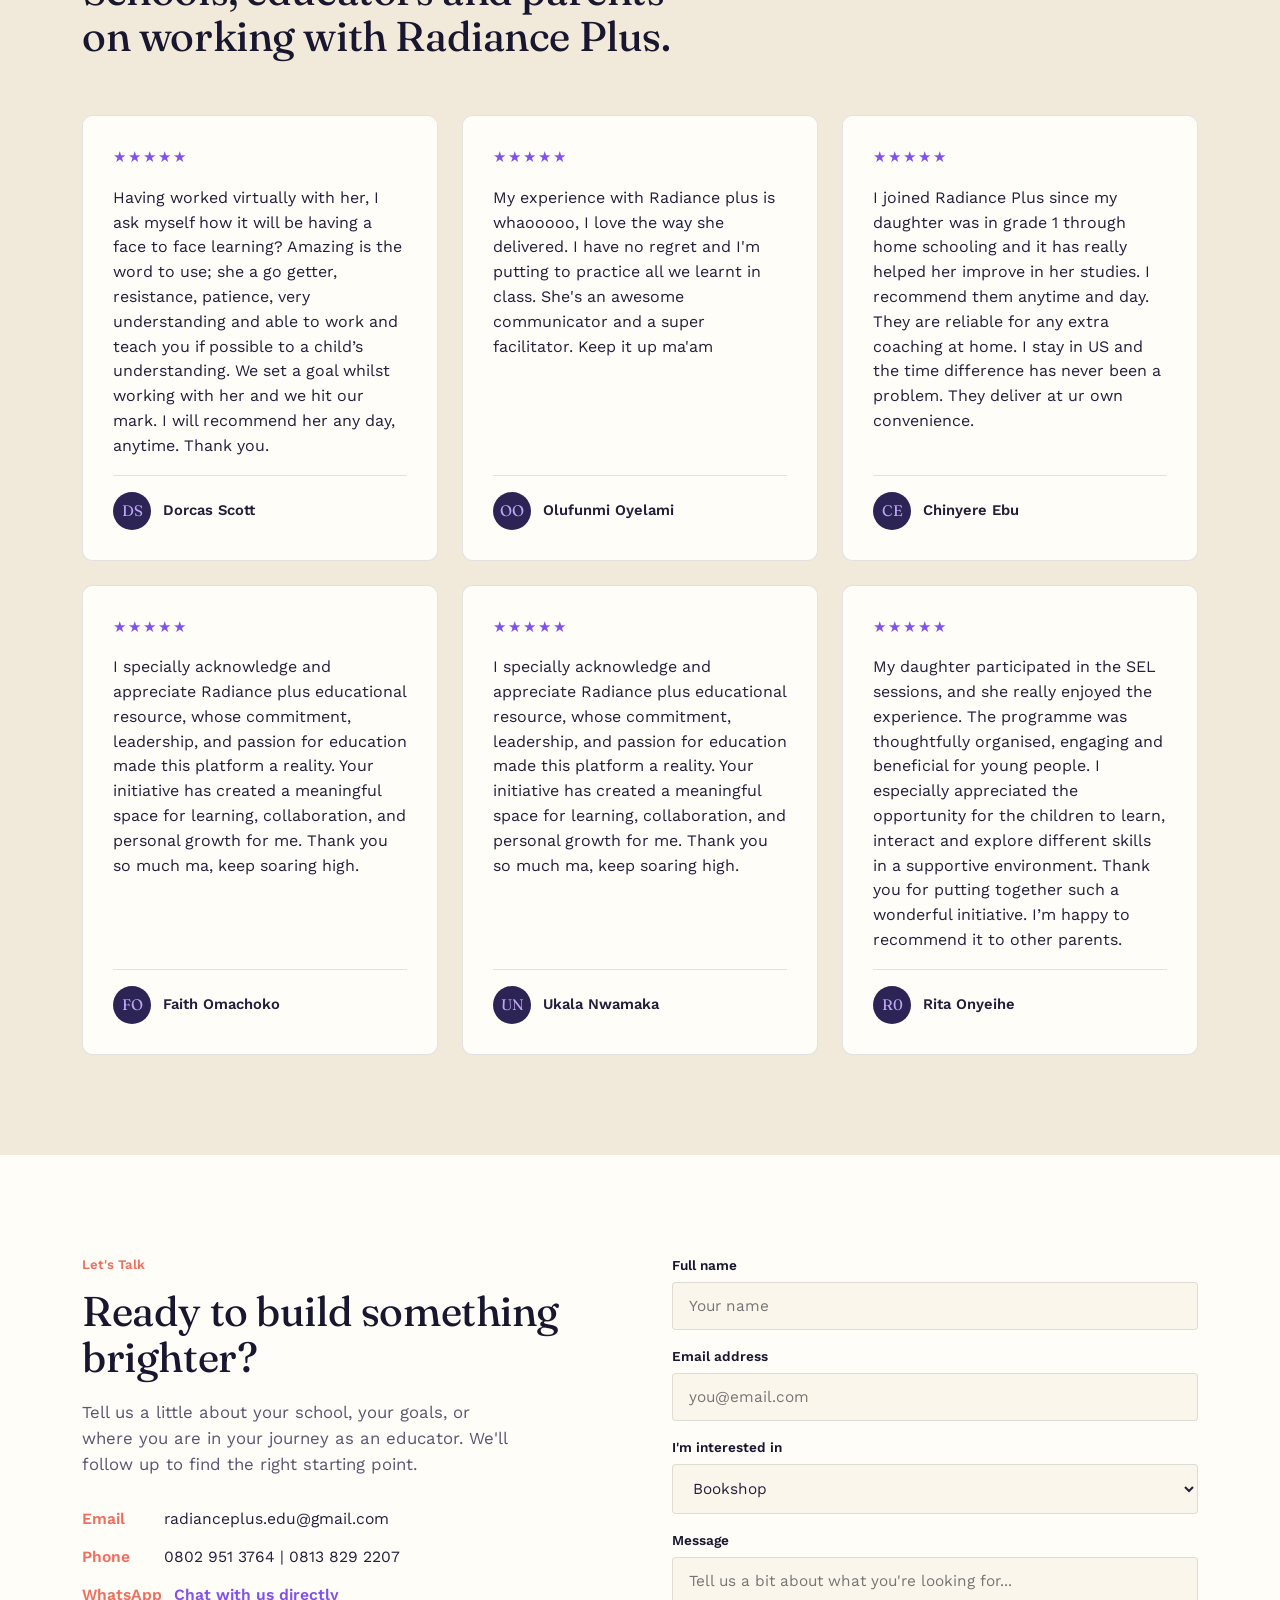
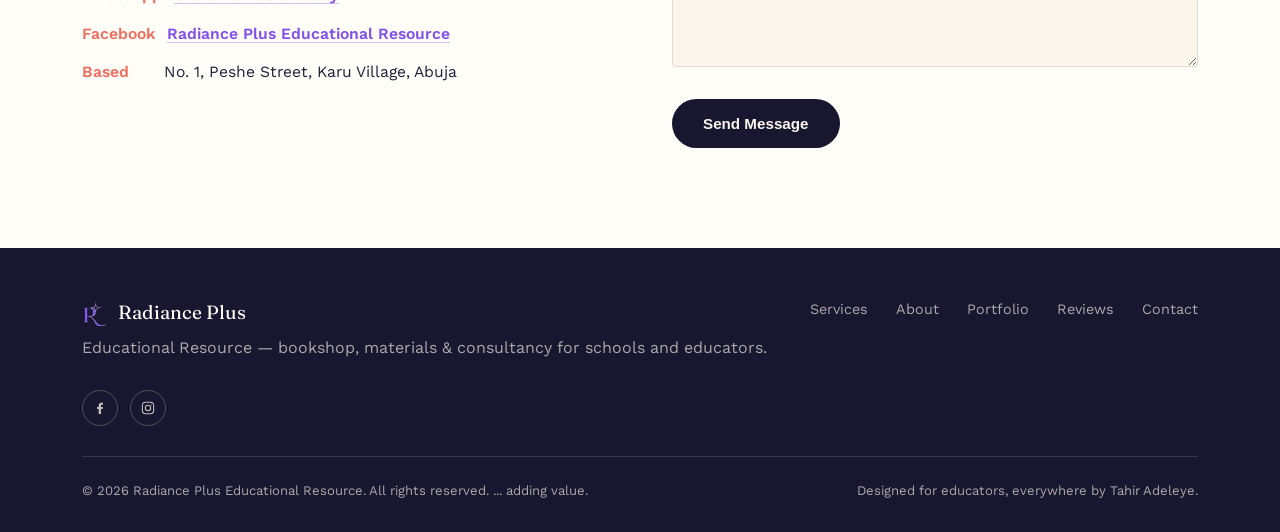
==== commit e98de90c: "home page bg update" ====
--- a/index.html
+++ b/index.html
@@ -1,453 +1,456 @@
-<!DOCTYPE html>
-<html lang="en">
-
-<head>
-  <meta charset="UTF-8">
-  <meta name="viewport" content="width=device-width, initial-scale=1.0">
-  <title>Radiance Plus Educational Resource | Bookshop, Consultancy &amp; Teacher Training in Abuja</title>
-  <meta name="description"
-    content="Radiance Plus Educational Resource bookshop, printing, educational materials and consultancy for schools and educators in Karu Village, Abuja. Teachers' training, school branding, IELTS coaching, SEL and more.">
-  <meta name="keywords"
-    content="Radiance Plus, educational resource Abuja, bookshop Karu Abuja, teachers training Nigeria, school branding, IELTS coaching Abuja, educational consultancy Nigeria">
-  <meta name="robots" content="index, follow">
-  <link rel="canonical" href="https://radianceplusedu.com/">
-
-  <!-- Open Graph / Facebook -->
-  <meta property="og:type" content="website">
-  <meta property="og:url" content="https://radianceplusedu.com/">
-  <meta property="og:site_name" content="Radiance Plus Educational Resource">
-  <meta property="og:title"
-    content="Radiance Plus Educational Resource | Bookshop, Consultancy &amp; Teacher Training in Abuja">
-  <meta property="og:description"
-    content="Bookshop, printing, educational materials and consultancy for schools and educators — No. 1 Peshe Street, Karu Village, Abuja.">
-  <meta property="og:image" content="https://radianceplusedu.com/radianceplus-logo-full.png">
-  <meta property="og:locale" content="en_NG">
-
-  <!-- Twitter -->
-  <meta name="twitter:card" content="summary_large_image">
-  <meta name="twitter:title" content="Radiance Plus Educational Resource">
-  <meta name="twitter:description"
-    content="Bookshop, printing, educational materials and consultancy for schools and educators in Abuja.">
-  <meta name="twitter:image" content="https://radianceplusedu.com/radianceplus-logo-full.png">
-
-  <link rel="icon" type="image/png" href="radianceplus-logo-mark.png">
-  <link rel="apple-touch-icon" href="radianceplus-logo-mark.png">
-  <meta name="theme-color" content="#8251EB">
-  <link rel="preconnect" href="https://fonts.googleapis.com">
-  <link rel="preconnect" href="https://fonts.gstatic.com" crossorigin>
-  <link
-    href="https://fonts.googleapis.com/css2?family=Fraunces:ital,opsz,wght@0,9..144,300;0,9..144,450;0,9..144,600;1,9..144,450&family=Work+Sans:wght@300;400;500;600;700&display=swap"
-    rel="stylesheet">
-  <link rel="stylesheet" href="styles.css">
-  <script type="application/ld+json">
-{
-  "@context": "https://schema.org",
-  "@type": "LocalBusiness",
-  "name": "Radiance Plus Educational Resource",
-  "alternateName": "Radiance Plus",
-  "image": "https://radianceplusedu.com/radianceplus-logo-full.png",
-  "url": "https://radianceplusedu.com/",
-  "telephone": ["+2348029513764", "+2348138292207"],
-  "email": "radianceplus.edu@gmail.com",
-  "priceRange": "$$",
-  "address": {
-    "@type": "PostalAddress",
-    "streetAddress": "No. 1, Peshe Street, Karu Village",
-    "addressLocality": "Abuja",
-    "addressCountry": "NG"
-  },
-  "description": "Bookshop, printing &amp; photocopy, educational materials and educational consultancy (teachers' training, school branding, leadership training, IELTS coaching, adult education, SEL, virtual tutoring, reading classes) for schools and educators.",
-  "sameAs": [
-    "https://www.facebook.com/share/1AVzqr1YQU/",
-    "https://instagram.com/ugofunmi1"
-  ]
-}
-</script>
-</head>
-
-<body>
-
-  <header id="site-header">
-    <div class="wrap nav-inner">
-      <a href="#top" class="logo"><img src="radianceplus-logo-mark.png" alt="Radiance Plus logo"
-          class="logo-mark">Radiance Plus</a>
-      <nav class="links">
-        <a href="#services">Services</a>
-        <a href="#about">About</a>
-        <a href="UgofunmiBaderin.html">Portfolio</a>
-        <a href="#reviews">Reviews</a>
-        <a href="#contact" class="nav-cta">Book a Session</a>
-      </nav>
-      <button class="burger" id="burgerBtn" aria-label="Open menu">
-        <span></span><span></span><span></span>
-      </button>
-    </div>
-  </header>
-
-  <div class="mobile-menu" id="mobileMenu">
-    <button class="close-menu" id="closeMenu" aria-label="Close menu">&times;</button>
-    <a href="#services">Services</a>
-    <a href="#about">About</a>
-    <a href="UgofunmiBaderin.html">Portfolio</a>
-    <a href="#reviews">Reviews</a>
-    <a href="#contact" class="nav-cta">Book a Session</a>
-  </div>
-
-  <main id="top">
-
-    <!-- HERO -->
-    <section class="hero">
-      <div class="wrap hero-inner">
-        <div class="hero-eyebrow">Radiance Plus Educational Resource <em
-            style="font-style:italic; color:rgba(251,246,236,0.55);">...adding value</em></div>
-        <h1>Helping educators and schools <em>show up brighter.</em></h1>
-        <p class="lead">We work with schools, teachers and school leaders across the globe building the skills, brand
-          and confidence that turn good educators into ones people follow.</p>
-        <div class="hero-ctas">
-          <a href="#contact" class="btn btn-primary">Book a Consultation</a>
-          <a href="#services" class="btn btn-ghost">See What We Offer</a>
-        </div>
-      </div>
-      <div class="wrap hero-strip">
-        <div>
-          <div class="num">4</div>
-          <div class="lbl">Core categories</div>
-        </div>
-        <div>
-          <div class="num">Global</div>
-          <div class="lbl">Virtual tutoring reach</div>
-        </div>
-        <div>
-          <div class="num">K–12</div>
-          <div class="lbl">& adult education</div>
-        </div>
-        <div>
-          <div class="num">1:1</div>
-          <div class="lbl">& cohort coaching</div>
-        </div>
-      </div>
-    </section>
-
-    <!-- SERVICES -->
-    <section class="services" id="services">
-      <div class="wrap">
-        <div class="section-head">
-          <div class="eyebrow">What We Offer</div>
-          <h2>Bookshop, materials and consultancy under one roof.</h2>
-          <p>Our value adding, knowledge driven products and services for schools, educators, learners and families.</p>
-        </div>
-        <div class="cat-grid">
-          <div class="cat-card">
-            <h3><span class="cat-mark">&#9670;</span>Bookshop</h3>
-            <ul>
-              <li>Stationery &amp; Bibles</li>
-              <li>Storybooks &amp; Novels</li>
-              <li>Motivational &amp; Personal Development Books</li>
-              <li>Dictionaries, Calculators &amp; more</li>
-            </ul>
-          </div>
-          <div class="cat-card">
-            <h3><span class="cat-mark">&#9670;</span>Teens &amp; Ministry</h3>
-            <p class="cat-plain">A safe, faith centred space where teenagers are mentored to grow in character,
-              confidence and purpose, and to handle life, school and relationships with wisdom.</p>
-          </div>
-          <div class="cat-card">
-            <h3><span class="cat-mark">&#9670;</span>Educational Materials</h3>
-            <ul>
-              <li>Boardgames &amp; Cardgames</li>
-              <li>Career Costumes</li>
-              <li>Educational Toys</li>
-              <li>Jigsaw Puzzles &amp; more</li>
-            </ul>
-          </div>
-          <div class="cat-card">
-            <h3><span class="cat-mark">&#9670;</span>Educational Consultancy</h3>
-            <ul>
-              <li>Teachers' Training</li>
-              <li>Digital Literacy for Teachers & Schools</li>
-              <li>School Branding</li>
-              <li>Leadership Training</li>
-              <li>IELTS Coaching</li>
-              <li>Adult Education</li>
-              <li>Social &amp; Emotional Learning</li>
-              <li>Virtual Tutoring</li>
-              <li>Reading Classes &amp; more</li>
-            </ul>
-          </div>
-        </div>
-      </div>
-    </section>
-
-    <!-- ABOUT -->
-    <section class="about" id="about">
-      <div class="wrap about-grid">
-        <div class="about-copy">
-          <p>Radiance Plus exists because good educators deserve good tools not just to teach well, but to be seen,
-            supported and paid what their work is worth.</p>
-          <p>We sit between consulting, coaching and training: close enough to a classroom to know what's practical, and
-            structured enough to help a school or an individual educator build something that lasts.</p>
-          <p>Whether we're rebuilding a school's brand from the ground up or coaching a single teacher toward the next
-            stage of their career, the goal is the same, to help education professionals lead with confidence.</p>
-        </div>
-        <div class="stat-col">
-          <div class="stat-row">
-            <div class="num">Schools</div>
-            <div class="lbl">Consulting &amp; brand partners across multiple regions</div>
-          </div>
-          <div class="stat-row">
-            <div class="num">Educators</div>
-            <div class="lbl">Trained, coached and mentored one-on-one and in cohorts</div>
-          </div>
-          <div class="stat-row">
-            <div class="num">Learners</div>
-            <div class="lbl">Reached through virtual tutoring and reading classes worldwide</div>
-          </div>
-        </div>
-      </div>
-    </section>
-
-    <!-- PORTFOLIO TEASER -->
-    <section class="teaser" id="portfolio-teaser">
-      <div class="wrap teaser-inner">
-        <div class="teaser-avatar">
-          <img src="ugofunm-baderin.jpg" alt="Ugofunmi Baderin">
-        </div>
-        <div class="teaser-text">
-          <div class="eyebrow">The Face Behind Radiance Plus</div>
-          <h2>Funmilayo Ugo Baderin: Edu Influencer | Social &amp; Emotional Intelligence Expert</h2>
-          <p>See her full bio, focus areas and dedicated testimonials on her own portfolio page — easy to share on its
-            own.</p>
-        </div>
-        <div class="teaser-cta">
-          <a href="UgofunmiBaderin.html" class="btn btn-primary">View Full Portfolio</a>
-        </div>
-      </div>
-    </section>
-
-    <!-- REVIEWS -->
-    <section class="reviews" id="reviews">
-      <div class="wrap">
-        <div class="section-head">
-          <div class="eyebrow">In Their Words</div>
-          <h2>Schools, educators and parents on working with Radiance Plus.</h2>
-        </div>
-        <div class="review-track">
-
-          <div class="review-card">
-            <div class="stars">★★★★★</div>
-            <p class="quote">Having worked virtually with her, I ask myself how it will be having a face to face
-              learning? Amazing is the word to use; she a go getter, resistance, patience, very understanding and able
-              to work and teach you if possible to a child’s understanding.
-
-              We set a goal whilst working with her and we hit our mark. I will recommend her any day, anytime. Thank
-              you.</p>
-            <div class="review-who">
-              <div class="review-avatar">DS</div>
-              <div>
-                <div class="name">Dorcas Scott</div>
-                <!-- <div class="role">Head Administrator, Brightpath Academy</div> -->
-              </div>
-            </div>
-          </div>
-
-          <div class="review-card">
-            <div class="stars">★★★★★</div>
-            <p class="quote">My experience with Radiance plus is whaooooo, I love the way she delivered.
-              I have no regret and I'm putting to practice all we learnt in class.
-              She's an awesome communicator and a super facilitator.
-
-              Keep it up ma'am</p>
-            <div class="review-who">
-              <div class="review-avatar">OO</div>
-              <div>
-                <div class="name">Olufunmi Oyelami</div>
-                <!-- <div class="role">Head of Department, Secondary School</div> -->
-              </div>
-            </div>
-          </div>
-
-          <div class="review-card">
-            <div class="stars">★★★★★</div>
-            <p class="quote">I joined Radiance Plus since my daughter was in grade 1 through home schooling and it has really helped her improve in her studies. I recommend them anytime and day. They are reliable for any extra coaching at home. I stay in US and the time difference has never been a problem. They deliver at ur own convenience.</p>
-            <div class="review-who">
-              <div class="review-avatar">CE</div>
-              <div>
-                <div class="name">Chinyere Ebu</div>
-                <!-- <div class="role">Teacher, Grade 5</div> -->
-              </div>
-            </div>
-          </div>
-
-          <div class="review-card">
-            <div class="stars">★★★★★</div>
-            <p class="quote">I specially acknowledge and appreciate Radiance plus educational resource, whose commitment, leadership, and passion for education made this platform a reality. Your initiative has created a meaningful space for learning, collaboration, and personal growth for me. Thank you so much ma, keep soaring high.</p>
-            <div class="review-who">
-              <div class="review-avatar">FO</div>
-              <div>
-                <div class="name">Faith Omachoko</div>
-                <!-- <div class="role">Parent</div> -->
-              </div>
-            </div>
-          </div>
-
-          <div class="review-card">
-            <div class="stars">★★★★★</div>
-            <p class="quote">I specially acknowledge and appreciate Radiance plus educational resource, whose commitment, leadership, and passion for education made this platform a reality. Your initiative has created a meaningful space for learning, collaboration, and personal growth for me. Thank you so much ma, keep soaring high.</p>
-            <div class="review-who">
-              <div class="review-avatar">UN</div>
-              <div>
-                <div class="name">Ukala Nwamaka</div>
-                <!-- <div class="role">Proprietor, Grovewood School</div> -->
-              </div>
-            </div>
-          </div>
-
-          <div class="review-card">
-            <div class="stars">★★★★★</div>
-            <p class="quote">My daughter participated in the SEL sessions, and she really enjoyed the experience. The programme was thoughtfully organised, engaging and beneficial for young people. I especially appreciated the opportunity for the children to learn, interact and explore different skills in a supportive environment.
-Thank you for putting together such a wonderful initiative. I’m happy to recommend it to other parents.</p>
-            <div class="review-who">
-              <div class="review-avatar">R0</div>
-              <div>
-                <div class="name">Rita Onyeihe</div>
-                <!-- <div class="role">Educator, International School</div> -->
-              </div>
-            </div>
-          </div>
-
-        </div>
-      </div>
-    </section>
-
-    <!-- CONTACT -->
-    <section class="contact" id="contact">
-      <div class="wrap contact-grid">
-        <div class="contact-copy">
-          <div class="eyebrow">Let's Talk</div>
-          <h2>Ready to build something brighter?</h2>
-          <p>Tell us a little about your school, your goals, or where you are in your journey as an educator. We'll
-            follow up to find the right starting point.</p>
-          <div class="contact-detail">
-            <div><span class="tag">Email</span> radianceplus.edu@gmail.com</div>
-            <div><span class="tag">Phone</span> 0802 951 3764 | 0813 829 2207</div>
-            <div><span class="tag">WhatsApp</span> <a
-                href="https://wa.me/2348029513764?text=Hi%20Radiance%20Plus%2C%20I%27d%20like%20to%20find%20out%20more."
-                target="_blank" rel="noopener">Chat with us directly</a></div>
-            <div><span class="tag">Facebook</span> <a href="https://www.facebook.com/share/1AVzqr1YQU/" target="_blank"
-                rel="noopener">Radiance Plus Educational Resource</a></div>
-            <div><span class="tag">Based</span> No. 1, Peshe Street, Karu Village, Abuja</div>
-          </div>
-        </div>
-        <form id="contactForm">
-          <div>
-            <label for="name">Full name</label>
-            <input type="text" id="name" name="name" placeholder="Your name" required>
-          </div>
-          <div>
-            <label for="email">Email address</label>
-            <input type="email" id="email" name="email" placeholder="you@email.com" required>
-          </div>
-          <div>
-            <label for="interest">I'm interested in</label>
-            <select id="interest" name="interest">
-              <option>Bookshop</option>
-              <option>Teen Ministry</option>
-              <option>Educational Materials</option>
-              <option>Educational Consultancy</option>
-              <option>General Enquiry</option>
-            </select>
-          </div>
-          <div>
-            <label for="message">Message</label>
-            <textarea id="message" name="message"
-              placeholder="Tell us a bit about what you're looking for..."></textarea>
-          </div>
-          <button type="submit" class="btn btn-dark">Send Message</button>
-        </form>
-      </div>
-    </section>
-
-  </main>
-
-  <footer>
-    <div class="wrap">
-      <div class="footer-top">
-        <div>
-          <div class="footer-logo"><img src="radianceplus-logo-mark.png" alt="Radiance Plus logo">Radiance Plus</div>
-          <div>Educational Resource — bookshop, materials &amp; consultancy for schools and educators.</div>
-        </div>
-        <div class="footer-links">
-          <a href="#services">Services</a>
-          <a href="#about">About</a>
-          <a href="UgofunmiBaderin.html">Portfolio</a>
-          <a href="#reviews">Reviews</a>
-          <a href="#contact">Contact</a>
-        </div>
-        <div class="footer-social">
-          <a href="https://www.facebook.com/share/1AVzqr1YQU/" target="_blank" rel="noopener" aria-label="Facebook">
-            <svg viewBox="0 0 24 24" fill="currentColor">
-              <path
-                d="M13.5 21v-7.5h2.5l.4-3H13.5V8.5c0-.9.25-1.5 1.55-1.5H16.5V4.35C16.2 4.3 15.2 4.2 14 4.2c-2.4 0-4 1.45-4 4.1V10.5H7.5v3H10V21h3.5z" />
-            </svg>
-          </a>
-          <a href="https://instagram.com/ugofunmi1" target="_blank" rel="noopener" aria-label="Instagram">
-            <svg viewBox="0 0 24 24" fill="none" stroke="currentColor" stroke-width="1.6">
-              <rect x="3.5" y="3.5" width="17" height="17" rx="5" />
-              <circle cx="12" cy="12" r="4" />
-              <circle cx="17" cy="7" r="0.8" fill="currentColor" stroke="none" />
-            </svg>
-          </a>
-        </div>
-      </div>
-      <div class="footer-bottom">
-        <span>© 2026 Radiance Plus Educational Resource. All rights reserved. ... adding value.</span>
-        <span>Designed for educators, everywhere by Tahir Adeleye.</span>
-      </div>
-    </div>
-  </footer>
-
-  <script>
-    // header background on scroll
-    const header = document.getElementById('site-header');
-    const onScroll = () => {
-      if (window.scrollY > 40) {header.classList.add('scrolled');}
-      else {header.classList.remove('scrolled');}
-    };
-    window.addEventListener('scroll', onScroll);
-    onScroll();
-
-    // mobile menu
-    const burgerBtn = document.getElementById('burgerBtn');
-    const closeMenu = document.getElementById('closeMenu');
-    const mobileMenu = document.getElementById('mobileMenu');
-    burgerBtn.addEventListener('click', () => mobileMenu.classList.add('open'));
-    closeMenu.addEventListener('click', () => mobileMenu.classList.remove('open'));
-    mobileMenu.querySelectorAll('a').forEach(a => {
-      a.addEventListener('click', () => mobileMenu.classList.remove('open'));
-    });
-
-    // contact form (static demo — no backend)
-    const form = document.getElementById('contactForm');
-    const WHATSAPP_NUMBER = '2348029513764'; // 0802 951 3764
-    form.addEventListener('submit', function (e) {
-      e.preventDefault();
-      const name = document.getElementById('name').value.trim();
-      const email = document.getElementById('email').value.trim();
-      const interest = document.getElementById('interest').value;
-      const message = document.getElementById('message').value.trim();
-
-      let text = `Hi Radiance Plus, my name is ${name}.`;
-      text += `\nEmail: ${email}`;
-      text += `\nInterested in: ${interest}`;
-      if (message) {text += `\nMessage: ${message}`;}
-
-      const waUrl = `https://wa.me/${WHATSAPP_NUMBER}?text=${encodeURIComponent(text)}`;
-      window.open(waUrl, '_blank');
-
-      form.innerHTML = '<p style="font-family:\'Fraunces\',serif; font-size:1.3rem; color:var(--ink);">Opening WhatsApp...<br><span style="font-family:\'Work Sans\',sans-serif; font-size:0.95rem; color:var(--text-soft);">If it didn\'t open automatically, message us directly at 0802 951 3764.</span></p>';
-    });
-  </script>
-
-</body>
-
+<!DOCTYPE html>
+<html lang="en">
+
+<head>
+  <meta charset="UTF-8">
+  <meta name="viewport" content="width=device-width, initial-scale=1.0">
+  <title>Radiance Plus Educational Resource | Bookshop, Consultancy &amp; Teacher Training in Abuja</title>
+  <meta name="description"
+    content="Radiance Plus Educational Resource bookshop, educational materials, teens ministry and consultancy for schools and educators in Karu Village, Abuja. Teachers' training, school branding, IELTS coaching, SEL and more.">
+  <meta name="keywords"
+    content="Radiance Plus, educational resource Abuja, bookshop Karu Abuja, teachers training Nigeria, school branding, IELTS coaching Abuja, educational consultancy Nigeria">
+  <meta name="robots" content="index, follow">
+  <link rel="canonical" href="https://radianceplusedu.com/">
+
+  <!-- Open Graph / Facebook -->
+  <meta property="og:type" content="website">
+  <meta property="og:url" content="https://radianceplusedu.com/">
+  <meta property="og:site_name" content="Radiance Plus Educational Resource">
+  <meta property="og:title"
+    content="Radiance Plus Educational Resource | Bookshop, Consultancy &amp; Teacher Training in Abuja">
+  <meta property="og:description"
+    content="Bookshop, educational materials, teens ministry and consultancy for schools and educators — No. 1 Peshe Street, Karu Village, Abuja.">
+  <meta property="og:image" content="https://radianceplusedu.com/radianceplus-logo-full.png">
+  <meta property="og:locale" content="en_NG">
+
+  <!-- Twitter -->
+  <meta name="twitter:card" content="summary_large_image">
+  <meta name="twitter:title" content="Radiance Plus Educational Resource">
+  <meta name="twitter:description"
+    content="Bookshop, educational materials, teens ministry and consultancy for schools and educators in Abuja.">
+  <meta name="twitter:image" content="https://radianceplusedu.com/radianceplus-logo-full.png">
+
+  <link rel="icon" type="image/png" href="radianceplus-logo-mark.png">
+  <link rel="apple-touch-icon" href="radianceplus-logo-mark.png">
+  <meta name="theme-color" content="#8251EB">
+  <link rel="preconnect" href="https://fonts.googleapis.com">
+  <link rel="preconnect" href="https://fonts.gstatic.com" crossorigin>
+  <link
+    href="https://fonts.googleapis.com/css2?family=Fraunces:ital,opsz,wght@0,9..144,300;0,9..144,450;0,9..144,600;1,9..144,450&family=Work+Sans:wght@300;400;500;600;700&display=swap"
+    rel="stylesheet">
+  <link rel="stylesheet" href="styles.css">
+  <script type="application/ld+json">
+{
+  "@context": "https://schema.org",
+  "@type": "LocalBusiness",
+  "name": "Radiance Plus Educational Resource",
+  "alternateName": "Radiance Plus",
+  "image": "https://radianceplusedu.com/radianceplus-logo-full.png",
+  "url": "https://radianceplusedu.com/",
+  "telephone": ["+2348029513764", "+2348138292207"],
+  "email": "radianceplus.edu@gmail.com",
+  "priceRange": "$$",
+  "address": {
+    "@type": "PostalAddress",
+    "streetAddress": "No. 1, Peshe Street, Karu Village",
+    "addressLocality": "Abuja",
+    "addressCountry": "NG"
+  },
+  "description": "Bookshop, educational materials, teens ministry and educational consultancy (teachers' training, school branding, leadership training, IELTS coaching, adult education, SEL, virtual tutoring, reading classes) for schools and educators.",
+  "sameAs": [
+    "https://www.facebook.com/share/1AVzqr1YQU/",
+    "https://instagram.com/ugofunmi1"
+  ]
+}
+</script>
+</head>
+
+<body>
+
+  <header id="site-header">
+    <div class="wrap nav-inner">
+      <a href="#top" class="logo"><img src="radianceplus-logo-mark.png" alt="Radiance Plus logo"
+          class="logo-mark">Radiance Plus</a>
+      <nav class="links">
+        <a href="#services">Services</a>
+        <a href="#about">About</a>
+        <a href="UgofunmiBaderin.html">Portfolio</a>
+        <a href="#reviews">Reviews</a>
+        <a href="#contact" class="nav-cta">Book a Session</a>
+      </nav>
+      <button class="burger" id="burgerBtn" aria-label="Open menu">
+        <span></span><span></span><span></span>
+      </button>
+    </div>
+  </header>
+
+  <div class="mobile-menu" id="mobileMenu">
+    <button class="close-menu" id="closeMenu" aria-label="Close menu">&times;</button>
+    <a href="#services">Services</a>
+    <a href="#about">About</a>
+    <a href="UgofunmiBaderin.html">Portfolio</a>
+    <a href="#reviews">Reviews</a>
+    <a href="#contact" class="nav-cta">Book a Session</a>
+  </div>
+
+  <main id="top">
+
+    <!-- HERO -->
+    <section class="hero">
+      <div class="hero-photo">
+        <img src="hero-bg.jpg" alt="Ugofunmi Baderin reading a book, wearing a Radiance Plus shirt" fetchpriority="high">
+      </div>
+      <div class="wrap hero-inner">
+        <div class="hero-eyebrow">Radiance Plus Educational Resource <em
+            style="font-style:italic; color:rgba(251,246,236,0.55);">...adding value</em></div>
+        <h1>Helping educators and schools <em>show up brighter.</em></h1>
+        <p class="lead">We work with schools, teachers and school leaders across the globe building the skills, brand
+          and confidence that turn good educators into ones people follow.</p>
+        <div class="hero-ctas">
+          <a href="#contact" class="btn btn-primary">Book a Consultation</a>
+          <a href="#services" class="btn btn-ghost">See What We Offer</a>
+        </div>
+      </div>
+      <div class="wrap hero-strip">
+        <div>
+          <div class="num">4</div>
+          <div class="lbl">Core categories</div>
+        </div>
+        <div>
+          <div class="num">Global</div>
+          <div class="lbl">Virtual tutoring reach</div>
+        </div>
+        <div>
+          <div class="num">K–12</div>
+          <div class="lbl">& adult education</div>
+        </div>
+        <div>
+          <div class="num">1:1</div>
+          <div class="lbl">& cohort coaching</div>
+        </div>
+      </div>
+    </section>
+
+    <!-- SERVICES -->
+    <section class="services" id="services">
+      <div class="wrap">
+        <div class="section-head">
+          <div class="eyebrow">What We Offer</div>
+          <h2>Bookshop, materials and consultancy under one roof.</h2>
+          <p>Our value adding, knowledge driven products and services for schools, educators, learners and families.</p>
+        </div>
+        <div class="cat-grid">
+          <div class="cat-card">
+            <h3><span class="cat-mark">&#9670;</span>Bookshop</h3>
+            <ul>
+              <li>Stationery &amp; Bibles</li>
+              <li>Storybooks &amp; Novels</li>
+              <li>Motivational &amp; Personal Development Books</li>
+              <li>Dictionaries, Calculators &amp; more</li>
+            </ul>
+          </div>
+          <div class="cat-card">
+            <h3><span class="cat-mark">&#9670;</span>Teens Ministry</h3>
+            <p class="cat-plain">A safe, faith centred space where teenagers are mentored to grow in character,
+              confidence and purpose, and to handle life, school and relationships with wisdom.</p>
+          </div>
+          <div class="cat-card">
+            <h3><span class="cat-mark">&#9670;</span>Educational Materials</h3>
+            <ul>
+              <li>Boardgames &amp; Cardgames</li>
+              <li>Career Costumes</li>
+              <li>Educational Toys</li>
+              <li>Jigsaw Puzzles &amp; more</li>
+            </ul>
+          </div>
+          <div class="cat-card">
+            <h3><span class="cat-mark">&#9670;</span>Educational Consultancy</h3>
+            <ul>
+              <li>Teachers' Training</li>
+              <li>Digital Literacy for Teachers & Schools</li>
+              <li>School Branding</li>
+              <li>Leadership Training</li>
+              <li>IELTS Coaching</li>
+              <li>Adult Education</li>
+              <li>Social &amp; Emotional Learning</li>
+              <li>Virtual Tutoring</li>
+              <li>Reading Classes &amp; more</li>
+            </ul>
+          </div>
+        </div>
+      </div>
+    </section>
+
+    <!-- ABOUT -->
+    <section class="about" id="about">
+      <div class="wrap about-grid">
+        <div class="about-copy">
+          <p>Radiance Plus exists because good educators deserve good tools not just to teach well, but to be seen,
+            supported and paid what their work is worth.</p>
+          <p>We sit between consulting, coaching and training: close enough to a classroom to know what's practical, and
+            structured enough to help a school or an individual educator build something that lasts.</p>
+          <p>Whether we're rebuilding a school's brand from the ground up or coaching a single teacher toward the next
+            stage of their career, the goal is the same, to help education professionals lead with confidence.</p>
+        </div>
+        <div class="stat-col">
+          <div class="stat-row">
+            <div class="num">Schools</div>
+            <div class="lbl">Consulting &amp; brand partners across multiple regions</div>
+          </div>
+          <div class="stat-row">
+            <div class="num">Educators</div>
+            <div class="lbl">Trained, coached and mentored one-on-one and in cohorts</div>
+          </div>
+          <div class="stat-row">
+            <div class="num">Learners</div>
+            <div class="lbl">Reached through virtual tutoring and reading classes worldwide</div>
+          </div>
+        </div>
+      </div>
+    </section>
+
+    <!-- PORTFOLIO TEASER -->
+    <section class="teaser" id="portfolio-teaser">
+      <div class="wrap teaser-inner">
+        <div class="teaser-avatar">
+          <img src="ugofunm-baderin.jpg" alt="Ugofunmi Baderin">
+        </div>
+        <div class="teaser-text">
+          <div class="eyebrow">The Face Behind Radiance Plus</div>
+          <h2>Funmilayo Ugo Baderin: Edu Influencer | Social &amp; Emotional Intelligence Expert</h2>
+          <p>See her full bio, focus areas and dedicated testimonials on her own portfolio page — easy to share on its
+            own.</p>
+        </div>
+        <div class="teaser-cta">
+          <a href="UgofunmiBaderin.html" class="btn btn-primary">View Full Portfolio</a>
+        </div>
+      </div>
+    </section>
+
+    <!-- REVIEWS -->
+    <section class="reviews" id="reviews">
+      <div class="wrap">
+        <div class="section-head">
+          <div class="eyebrow">In Their Words</div>
+          <h2>Schools, educators and parents on working with Radiance Plus.</h2>
+        </div>
+        <div class="review-track">
+
+          <div class="review-card">
+            <div class="stars">★★★★★</div>
+            <p class="quote">Having worked virtually with her, I ask myself how it will be having a face to face
+              learning? Amazing is the word to use; she a go getter, resistance, patience, very understanding and able
+              to work and teach you if possible to a child’s understanding.
+
+              We set a goal whilst working with her and we hit our mark. I will recommend her any day, anytime. Thank
+              you.</p>
+            <div class="review-who">
+              <div class="review-avatar">DS</div>
+              <div>
+                <div class="name">Dorcas Scott</div>
+                <!-- <div class="role">Head Administrator, Brightpath Academy</div> -->
+              </div>
+            </div>
+          </div>
+
+          <div class="review-card">
+            <div class="stars">★★★★★</div>
+            <p class="quote">My experience with Radiance plus is whaooooo, I love the way she delivered.
+              I have no regret and I'm putting to practice all we learnt in class.
+              She's an awesome communicator and a super facilitator.
+
+              Keep it up ma'am</p>
+            <div class="review-who">
+              <div class="review-avatar">OO</div>
+              <div>
+                <div class="name">Olufunmi Oyelami</div>
+                <!-- <div class="role">Head of Department, Secondary School</div> -->
+              </div>
+            </div>
+          </div>
+
+          <div class="review-card">
+            <div class="stars">★★★★★</div>
+            <p class="quote">I joined Radiance Plus since my daughter was in grade 1 through home schooling and it has really helped her improve in her studies. I recommend them anytime and day. They are reliable for any extra coaching at home. I stay in US and the time difference has never been a problem. They deliver at ur own convenience.</p>
+            <div class="review-who">
+              <div class="review-avatar">CE</div>
+              <div>
+                <div class="name">Chinyere Ebu</div>
+                <!-- <div class="role">Teacher, Grade 5</div> -->
+              </div>
+            </div>
+          </div>
+
+          <div class="review-card">
+            <div class="stars">★★★★★</div>
+            <p class="quote">I specially acknowledge and appreciate Radiance plus educational resource, whose commitment, leadership, and passion for education made this platform a reality. Your initiative has created a meaningful space for learning, collaboration, and personal growth for me. Thank you so much ma, keep soaring high.</p>
+            <div class="review-who">
+              <div class="review-avatar">FO</div>
+              <div>
+                <div class="name">Faith Omachoko</div>
+                <!-- <div class="role">Parent</div> -->
+              </div>
+            </div>
+          </div>
+
+          <div class="review-card">
+            <div class="stars">★★★★★</div>
+            <p class="quote">I specially acknowledge and appreciate Radiance plus educational resource, whose commitment, leadership, and passion for education made this platform a reality. Your initiative has created a meaningful space for learning, collaboration, and personal growth for me. Thank you so much ma, keep soaring high.</p>
+            <div class="review-who">
+              <div class="review-avatar">UN</div>
+              <div>
+                <div class="name">Ukala Nwamaka</div>
+                <!-- <div class="role">Proprietor, Grovewood School</div> -->
+              </div>
+            </div>
+          </div>
+
+          <div class="review-card">
+            <div class="stars">★★★★★</div>
+            <p class="quote">My daughter participated in the SEL sessions, and she really enjoyed the experience. The programme was thoughtfully organised, engaging and beneficial for young people. I especially appreciated the opportunity for the children to learn, interact and explore different skills in a supportive environment.
+Thank you for putting together such a wonderful initiative. I’m happy to recommend it to other parents.</p>
+            <div class="review-who">
+              <div class="review-avatar">R0</div>
+              <div>
+                <div class="name">Rita Onyeihe</div>
+                <!-- <div class="role">Educator, International School</div> -->
+              </div>
+            </div>
+          </div>
+
+        </div>
+      </div>
+    </section>
+
+    <!-- CONTACT -->
+    <section class="contact" id="contact">
+      <div class="wrap contact-grid">
+        <div class="contact-copy">
+          <div class="eyebrow">Let's Talk</div>
+          <h2>Ready to build something brighter?</h2>
+          <p>Tell us a little about your school, your goals, or where you are in your journey as an educator. We'll
+            follow up to find the right starting point.</p>
+          <div class="contact-detail">
+            <div><span class="tag">Email</span> radianceplus.edu@gmail.com</div>
+            <div><span class="tag">Phone</span> 0802 951 3764 | 0813 829 2207</div>
+            <div><span class="tag">WhatsApp</span> <a
+                href="https://wa.me/2348029513764?text=Hi%20Radiance%20Plus%2C%20I%27d%20like%20to%20find%20out%20more."
+                target="_blank" rel="noopener">Chat with us directly</a></div>
+            <div><span class="tag">Facebook</span> <a href="https://www.facebook.com/share/1AVzqr1YQU/" target="_blank"
+                rel="noopener">Radiance Plus Educational Resource</a></div>
+            <div><span class="tag">Based</span> No. 1, Peshe Street, Karu Village, Abuja</div>
+          </div>
+        </div>
+        <form id="contactForm">
+          <div>
+            <label for="name">Full name</label>
+            <input type="text" id="name" name="name" placeholder="Your name" required>
+          </div>
+          <div>
+            <label for="email">Email address</label>
+            <input type="email" id="email" name="email" placeholder="you@email.com" required>
+          </div>
+          <div>
+            <label for="interest">I'm interested in</label>
+            <select id="interest" name="interest">
+              <option>Bookshop</option>
+              <option>Teens Ministry</option>
+              <option>Educational Materials</option>
+              <option>Educational Consultancy</option>
+              <option>General Enquiry</option>
+            </select>
+          </div>
+          <div>
+            <label for="message">Message</label>
+            <textarea id="message" name="message"
+              placeholder="Tell us a bit about what you're looking for..."></textarea>
+          </div>
+          <button type="submit" class="btn btn-dark">Send Message</button>
+        </form>
+      </div>
+    </section>
+
+  </main>
+
+  <footer>
+    <div class="wrap">
+      <div class="footer-top">
+        <div>
+          <div class="footer-logo"><img src="radianceplus-logo-mark.png" alt="Radiance Plus logo">Radiance Plus</div>
+          <div>Educational Resource — bookshop, materials &amp; consultancy for schools and educators.</div>
+        </div>
+        <div class="footer-links">
+          <a href="#services">Services</a>
+          <a href="#about">About</a>
+          <a href="UgofunmiBaderin.html">Portfolio</a>
+          <a href="#reviews">Reviews</a>
+          <a href="#contact">Contact</a>
+        </div>
+        <div class="footer-social">
+          <a href="https://www.facebook.com/share/1AVzqr1YQU/" target="_blank" rel="noopener" aria-label="Facebook">
+            <svg viewBox="0 0 24 24" fill="currentColor">
+              <path
+                d="M13.5 21v-7.5h2.5l.4-3H13.5V8.5c0-.9.25-1.5 1.55-1.5H16.5V4.35C16.2 4.3 15.2 4.2 14 4.2c-2.4 0-4 1.45-4 4.1V10.5H7.5v3H10V21h3.5z" />
+            </svg>
+          </a>
+          <a href="https://instagram.com/ugofunmi1" target="_blank" rel="noopener" aria-label="Instagram">
+            <svg viewBox="0 0 24 24" fill="none" stroke="currentColor" stroke-width="1.6">
+              <rect x="3.5" y="3.5" width="17" height="17" rx="5" />
+              <circle cx="12" cy="12" r="4" />
+              <circle cx="17" cy="7" r="0.8" fill="currentColor" stroke="none" />
+            </svg>
+          </a>
+        </div>
+      </div>
+      <div class="footer-bottom">
+        <span>© 2026 Radiance Plus Educational Resource. All rights reserved. ... adding value.</span>
+        <span>Designed for educators, everywhere by Tahir Adeleye.</span>
+      </div>
+    </div>
+  </footer>
+
+  <script>
+    // header background on scroll
+    const header = document.getElementById('site-header');
+    const onScroll = () => {
+      if (window.scrollY > 40) {header.classList.add('scrolled');}
+      else {header.classList.remove('scrolled');}
+    };
+    window.addEventListener('scroll', onScroll);
+    onScroll();
+
+    // mobile menu
+    const burgerBtn = document.getElementById('burgerBtn');
+    const closeMenu = document.getElementById('closeMenu');
+    const mobileMenu = document.getElementById('mobileMenu');
+    burgerBtn.addEventListener('click', () => mobileMenu.classList.add('open'));
+    closeMenu.addEventListener('click', () => mobileMenu.classList.remove('open'));
+    mobileMenu.querySelectorAll('a').forEach(a => {
+      a.addEventListener('click', () => mobileMenu.classList.remove('open'));
+    });
+
+    // contact form (static demo — no backend)
+    const form = document.getElementById('contactForm');
+    const WHATSAPP_NUMBER = '2348029513764'; // 0802 951 3764
+    form.addEventListener('submit', function (e) {
+      e.preventDefault();
+      const name = document.getElementById('name').value.trim();
+      const email = document.getElementById('email').value.trim();
+      const interest = document.getElementById('interest').value;
+      const message = document.getElementById('message').value.trim();
+
+      let text = `Hi Radiance Plus, my name is ${name}.`;
+      text += `\nEmail: ${email}`;
+      text += `\nInterested in: ${interest}`;
+      if (message) {text += `\nMessage: ${message}`;}
+
+      const waUrl = `https://wa.me/${WHATSAPP_NUMBER}?text=${encodeURIComponent(text)}`;
+      window.open(waUrl, '_blank');
+
+      form.innerHTML = '<p style="font-family:\'Fraunces\',serif; font-size:1.3rem; color:var(--ink);">Opening WhatsApp...<br><span style="font-family:\'Work Sans\',sans-serif; font-size:0.95rem; color:var(--text-soft);">If it didn\'t open automatically, message us directly at 0802 951 3764.</span></p>';
+    });
+  </script>
+
+</body>
+
 </html>
--- a/styles.css
+++ b/styles.css
@@ -188,6 +188,58 @@
     z-index:2;
     max-width:680px;
   }
+
+  /* Align hero text with the logo / nav edge instead of centring it */
+  .hero-inner{
+    margin-left:max(32px, calc((100vw - 1180px) / 2));
+    margin-right:auto;
+    padding:0;
+  }
+
+  /* Photo on the right, fading into the dark background */
+  .hero-photo{
+    position:absolute;
+    top:0; right:0; bottom:0;
+    width:46%;
+    z-index:1;
+    pointer-events:none;
+    -webkit-mask-image:linear-gradient(to right, transparent 0%, #000 45%);
+            mask-image:linear-gradient(to right, transparent 0%, #000 45%);
+  }
+  .hero-photo img{
+    width:100%; height:100%;
+    object-fit:cover;
+    object-position:50% 10%;
+    opacity:0.95;
+    filter:brightness(0.85) contrast(1.05);
+  }
+  /* soft purple tint so the cream wall sits inside the brand palette */
+  .hero-photo::after{
+    content:"";
+    position:absolute; inset:0;
+    background:linear-gradient(to right, rgba(25,23,48,0.55) 0%, rgba(44,36,84,0.25) 60%, rgba(44,36,84,0.1) 100%);
+  }
+  .hero::before{ z-index:0; }
+  .hero-strip{ position:relative; z-index:2; }
+
+  @media (max-width: 900px){
+    section.hero{ display:flex; flex-direction:column; padding-bottom:0; }
+    .hero-inner{ margin-left:0; margin-right:0; max-width:none; padding:0 22px; }
+    /* on phones/tablets the photo sits below the content and fades up into it */
+    .hero-photo{
+      position:relative;
+      order:3;
+      width:100%; max-width:460px;
+      height:min(500px, 125vw);
+      margin:28px auto 0;
+      -webkit-mask-image:linear-gradient(to bottom, transparent 0%, #000 38%, #000 88%, transparent 100%), linear-gradient(to right, transparent 0%, #000 14%, #000 86%, transparent 100%);
+              mask-image:linear-gradient(to bottom, transparent 0%, #000 38%, #000 88%, transparent 100%), linear-gradient(to right, transparent 0%, #000 14%, #000 86%, transparent 100%);
+      -webkit-mask-composite:source-in;
+              mask-composite:intersect;
+    }
+    .hero-photo img{ object-position:50% 8%; }
+    .hero-photo::after{ background:linear-gradient(to bottom, rgba(25,23,48,0.5), rgba(44,36,84,0.1)); }
+  }
   .hero-eyebrow{
     font-size:0.85rem;
     letter-spacing:0.02em;
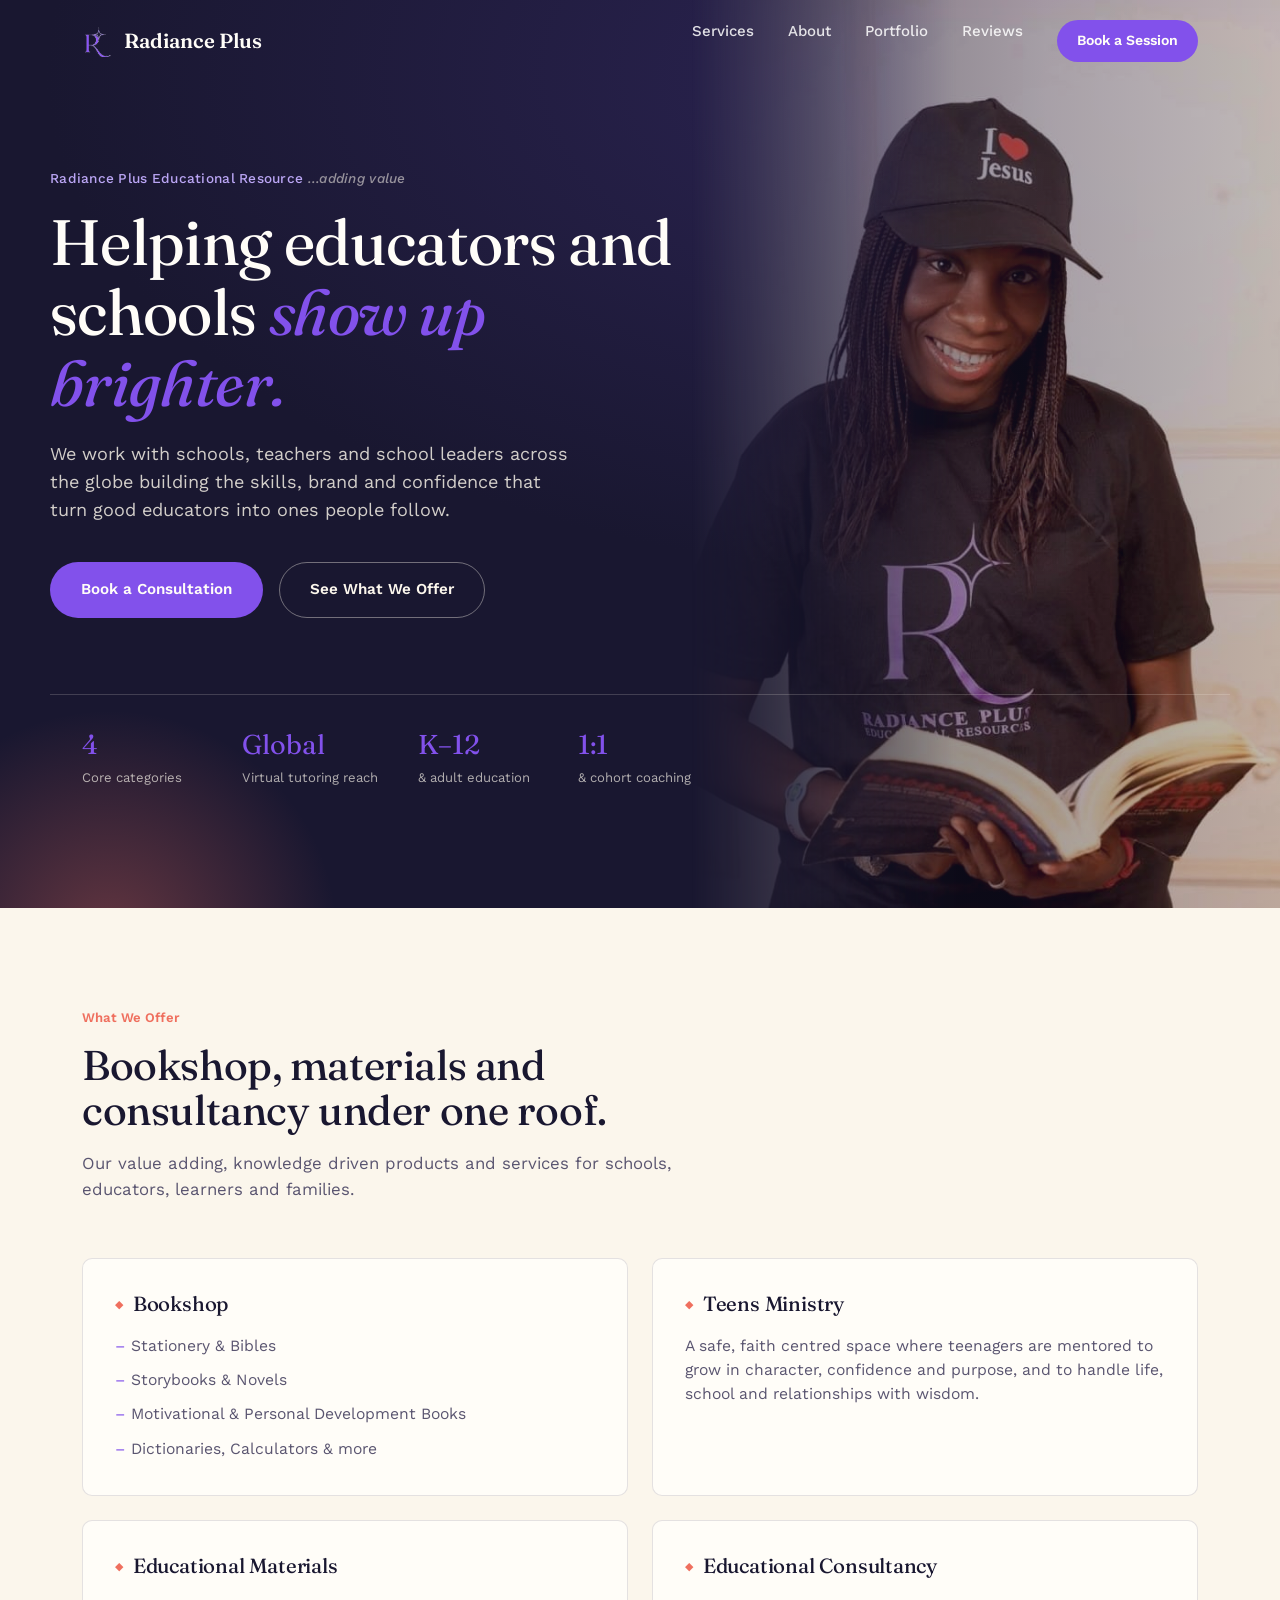
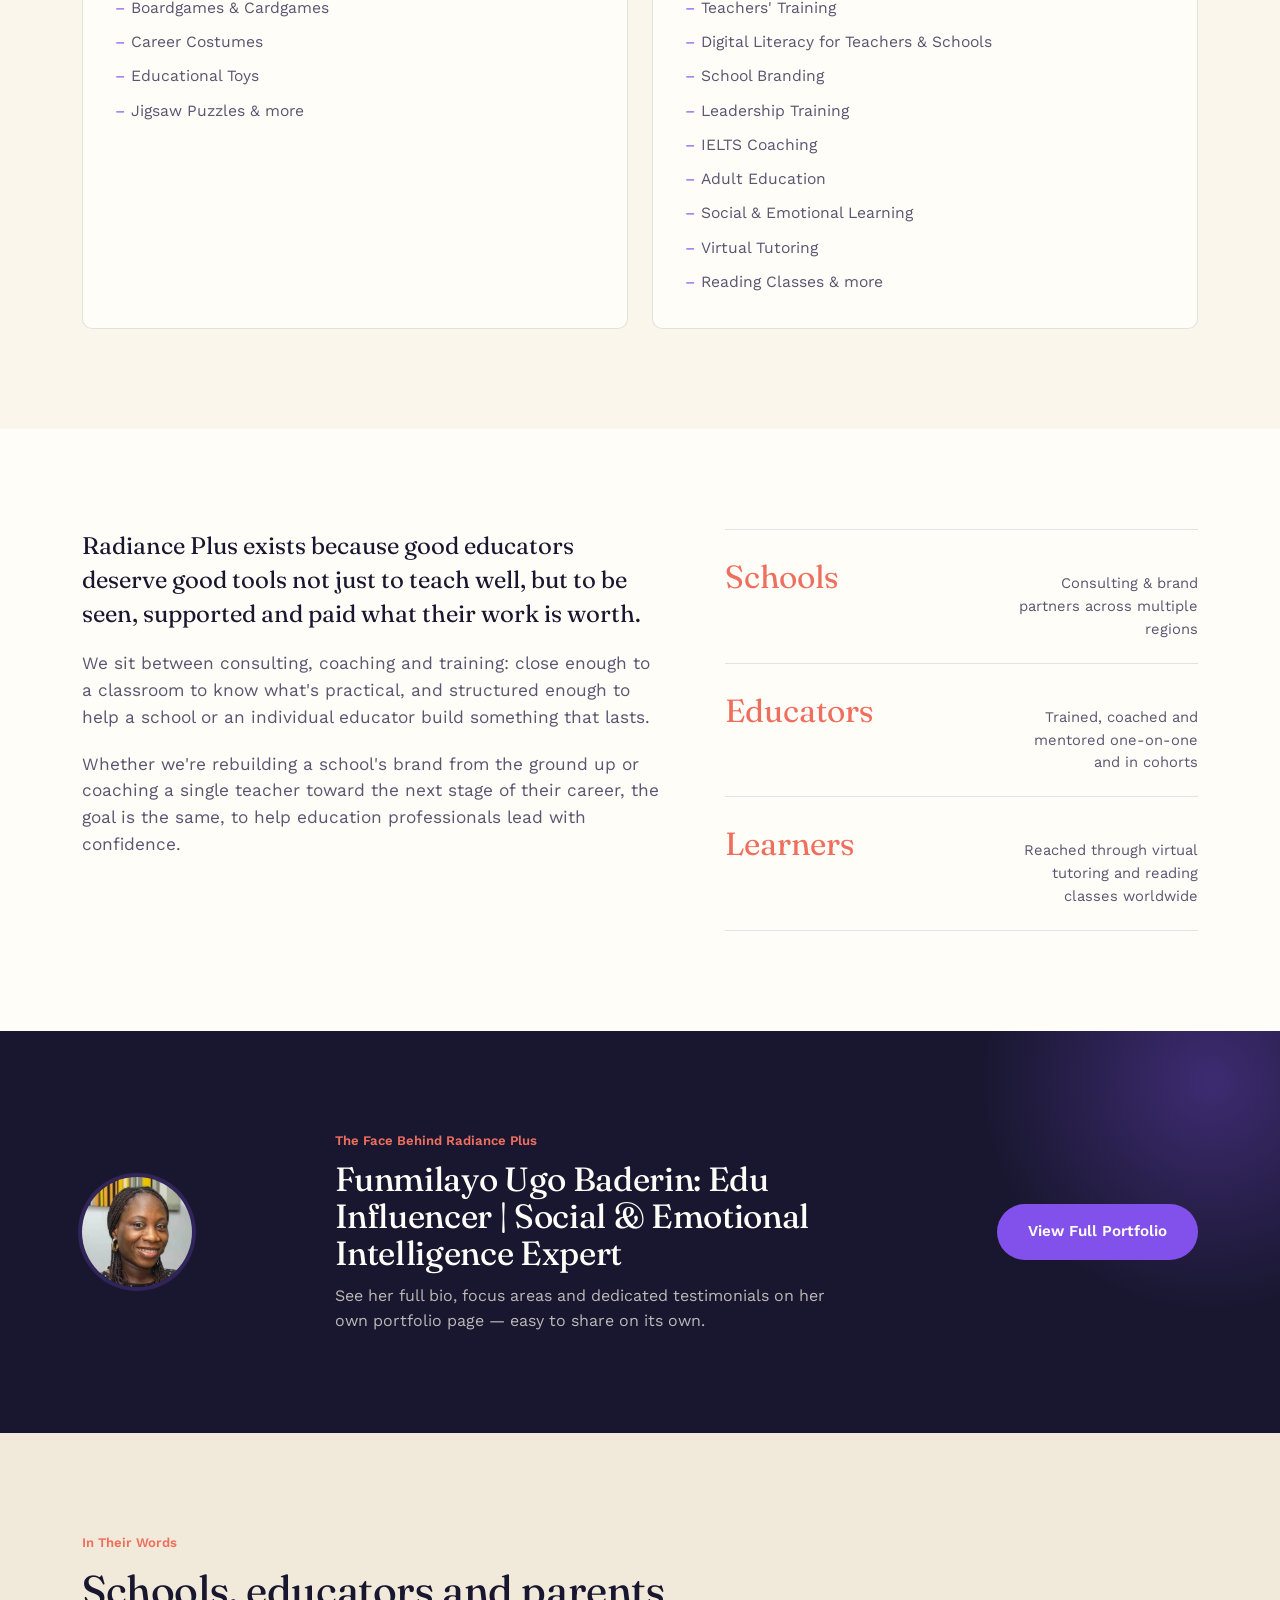
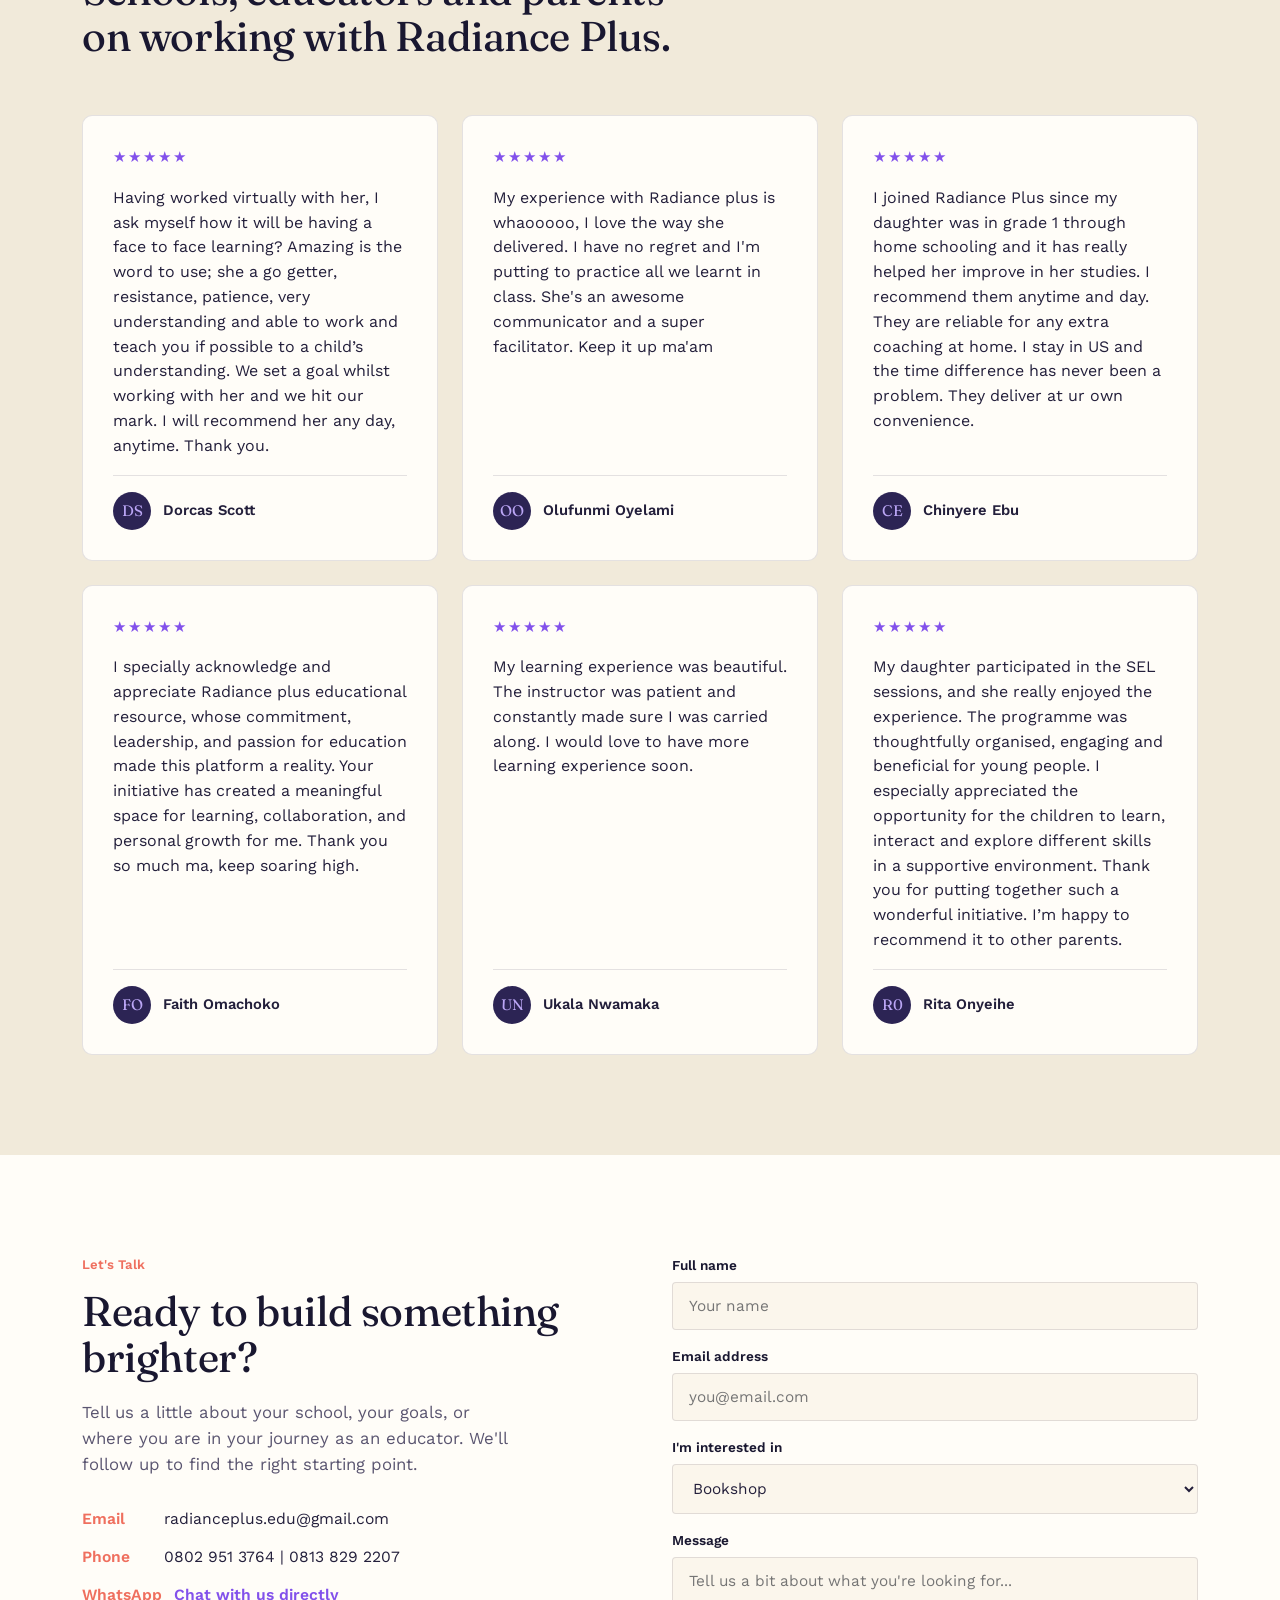
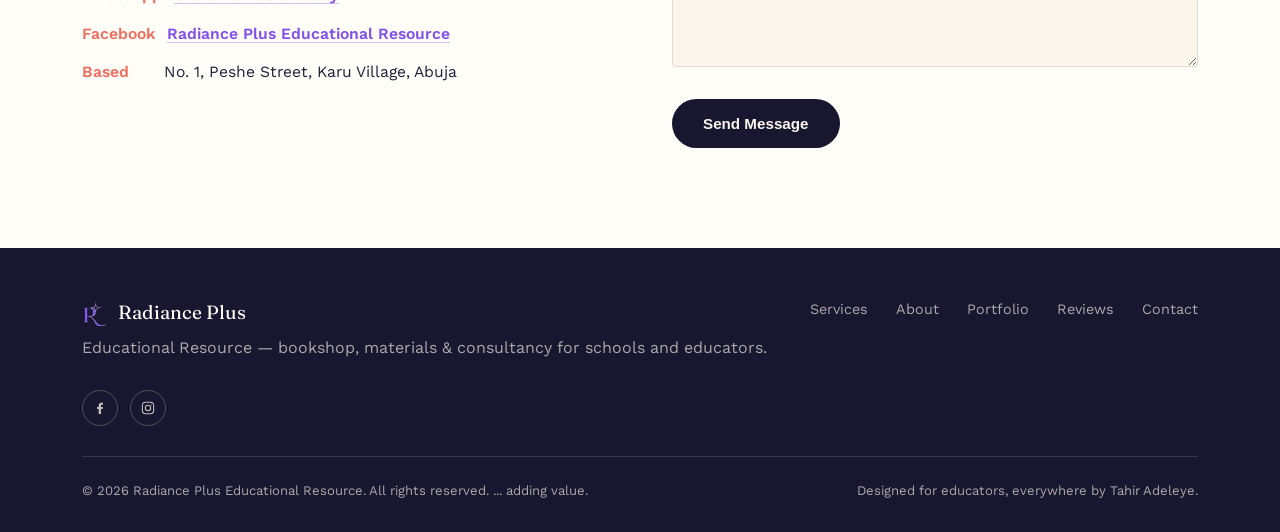
==== commit 886ff7a6: "review update" ====
--- a/index.html
+++ b/index.html
@@ -295,7 +295,7 @@
 
           <div class="review-card">
             <div class="stars">★★★★★</div>
-            <p class="quote">I specially acknowledge and appreciate Radiance plus educational resource, whose commitment, leadership, and passion for education made this platform a reality. Your initiative has created a meaningful space for learning, collaboration, and personal growth for me. Thank you so much ma, keep soaring high.</p>
+            <p class="quote">My learning experience was beautiful. The instructor was patient and constantly made sure I was carried along. I would love to have more learning experience soon.</p>
             <div class="review-who">
               <div class="review-avatar">UN</div>
               <div>
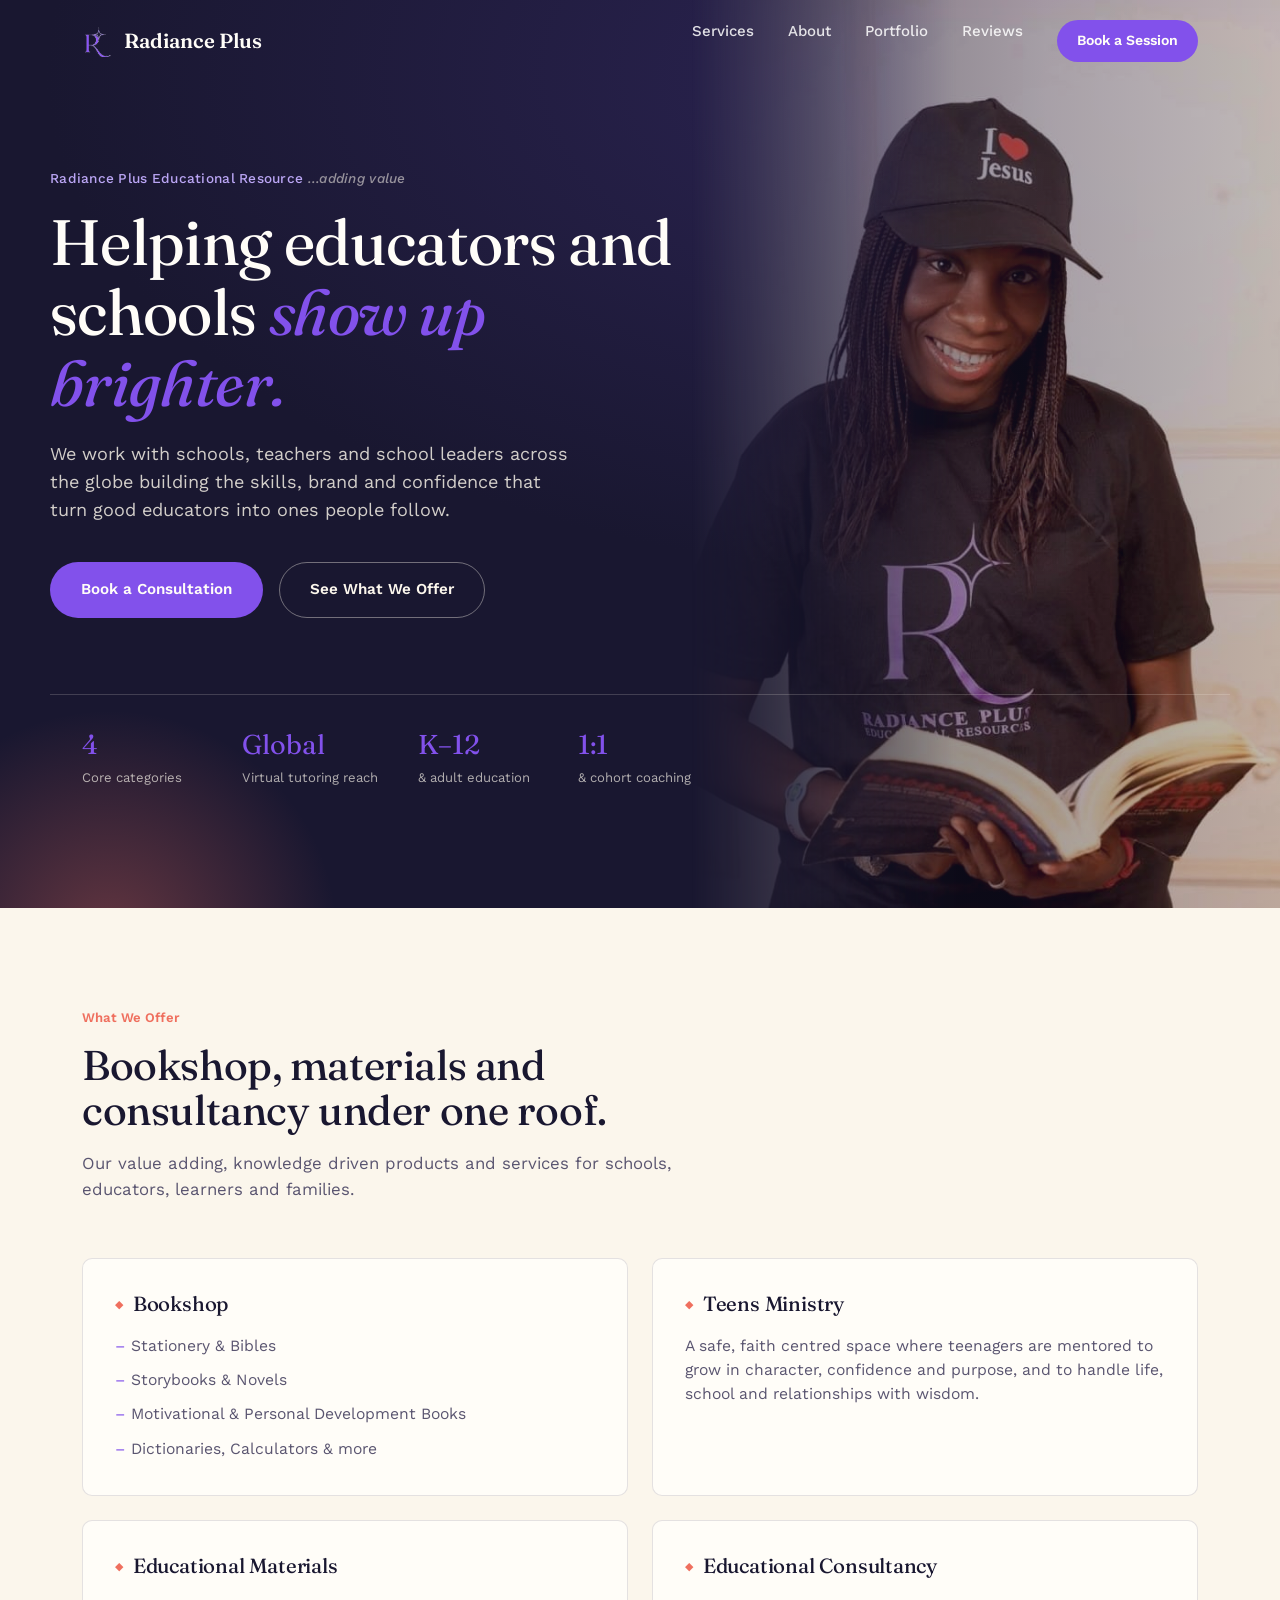
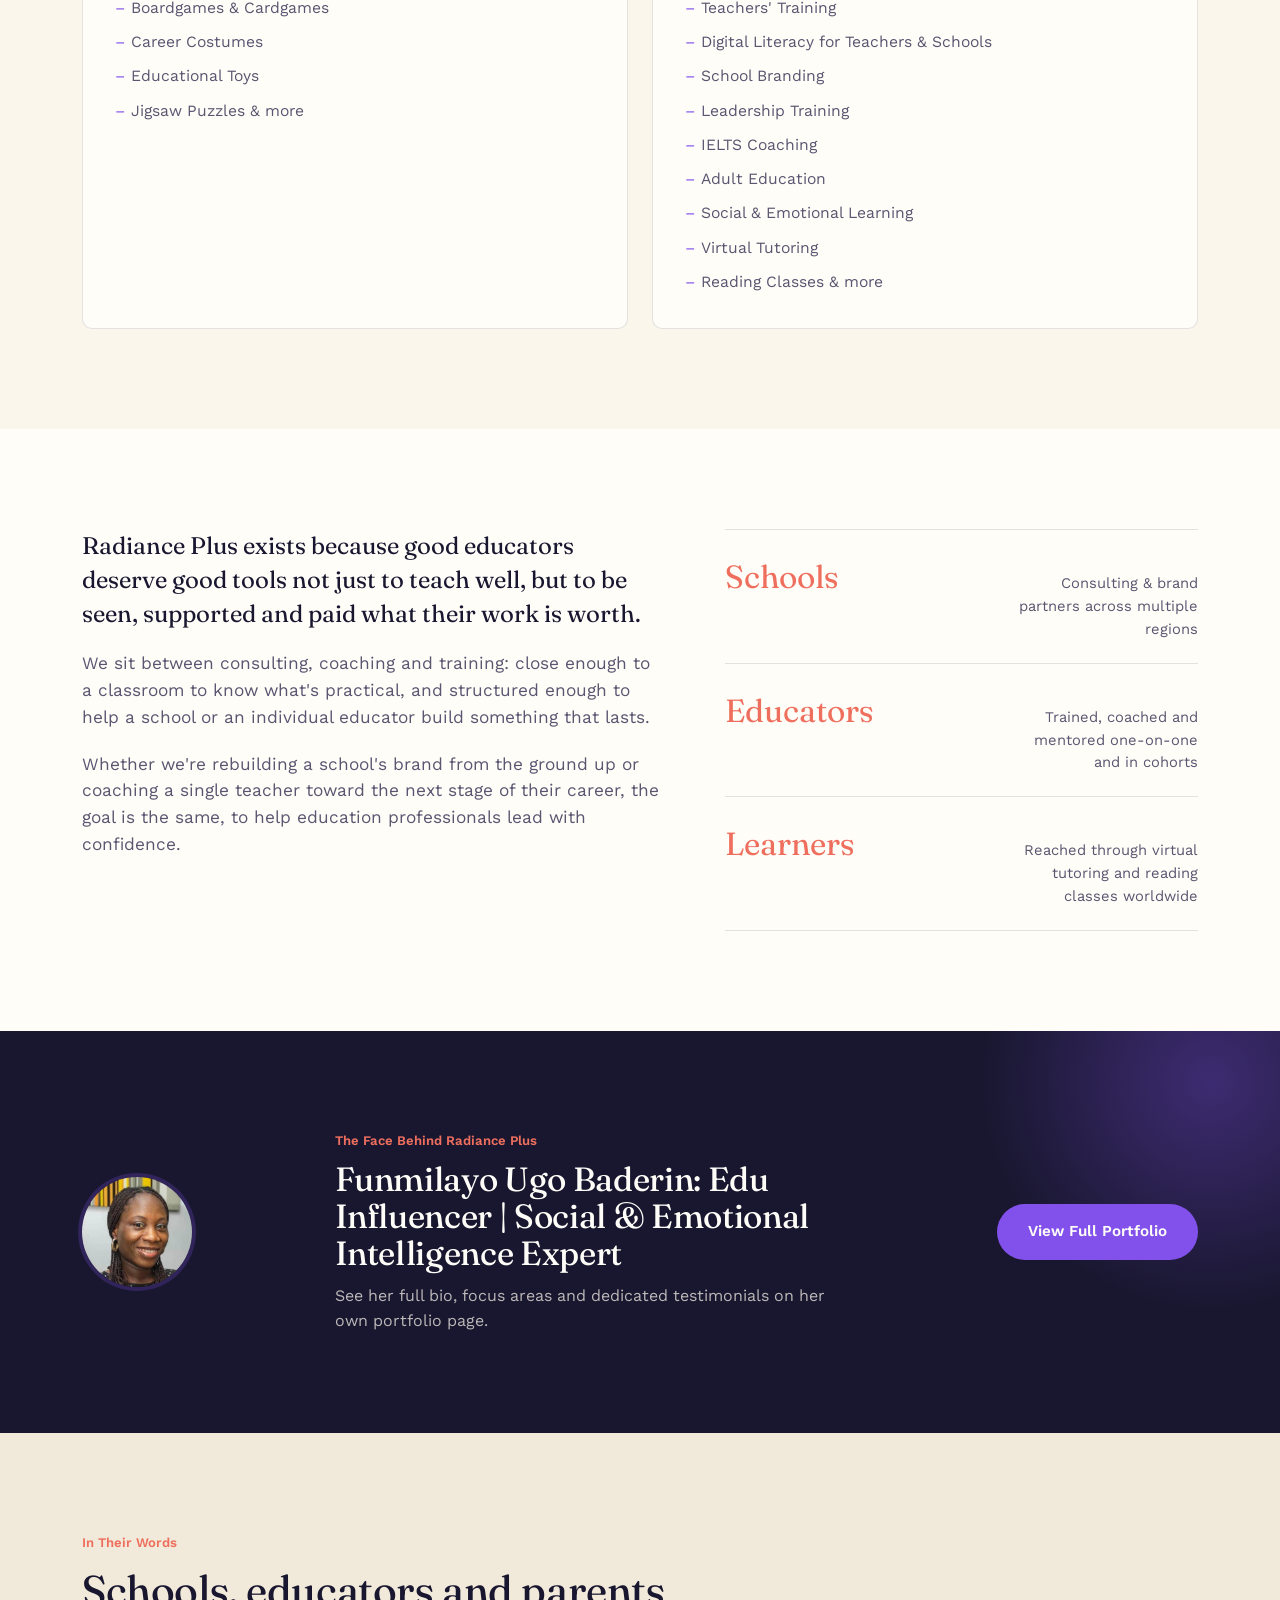
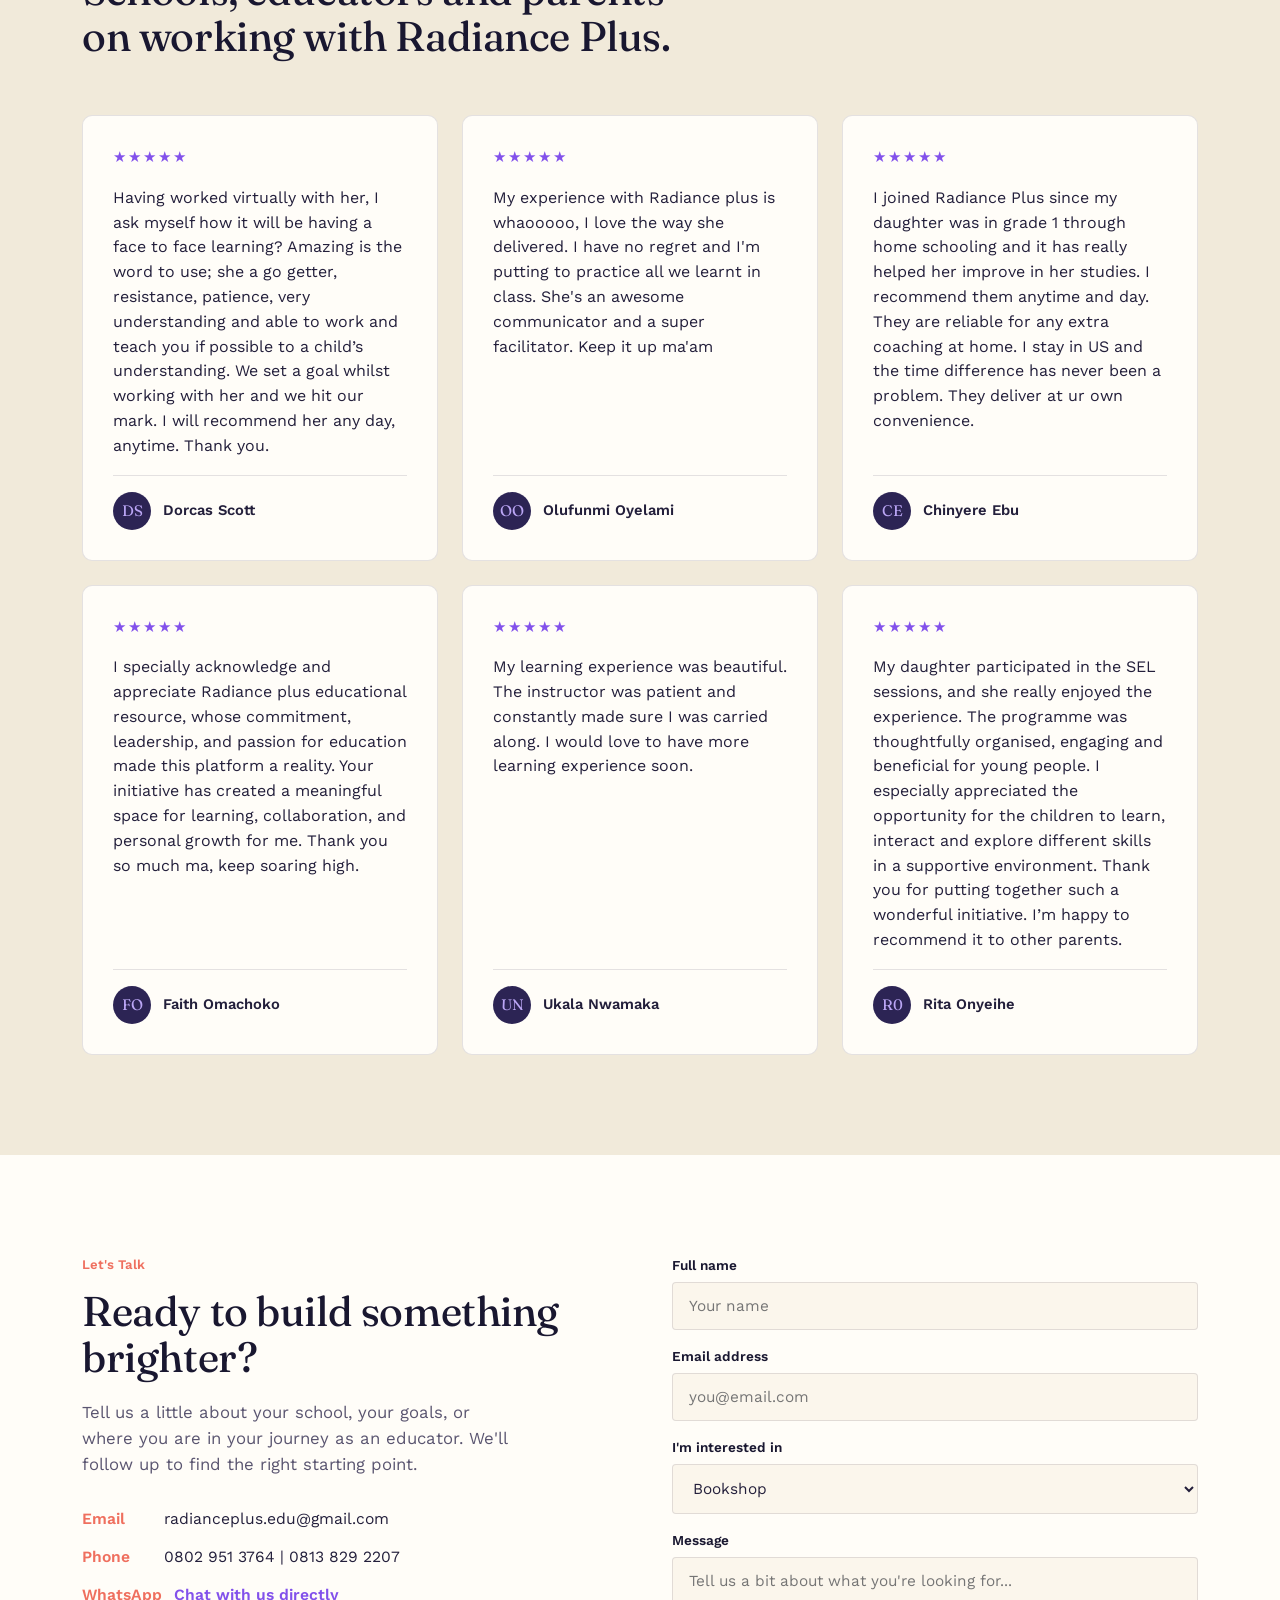
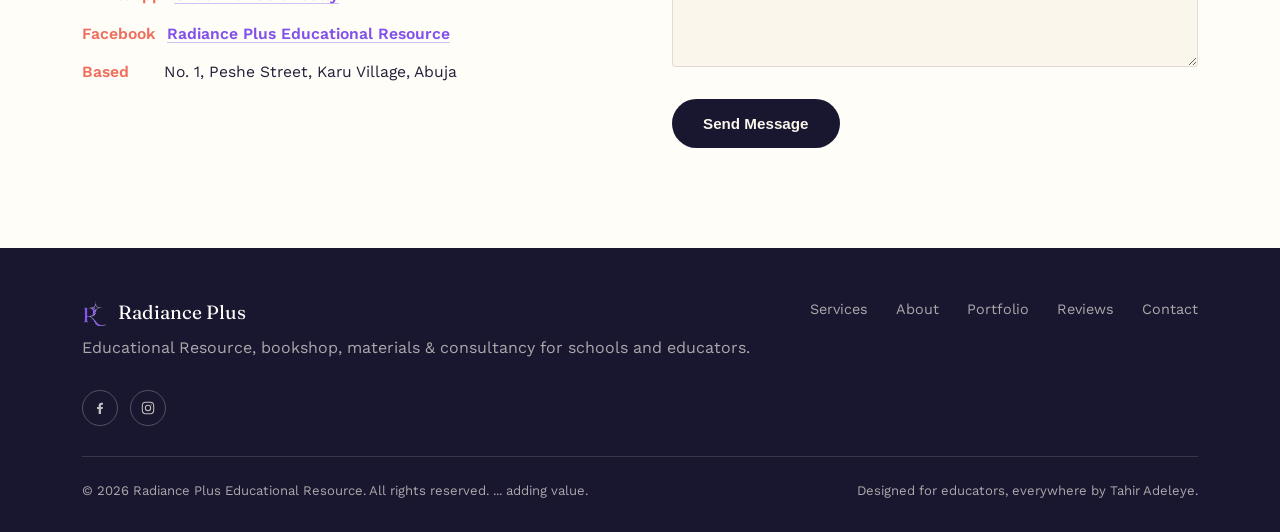
==== commit 29c4272a: "edit 4" ====
--- a/index.html
+++ b/index.html
@@ -218,8 +218,7 @@
         <div class="teaser-text">
           <div class="eyebrow">The Face Behind Radiance Plus</div>
           <h2>Funmilayo Ugo Baderin: Edu Influencer | Social &amp; Emotional Intelligence Expert</h2>
-          <p>See her full bio, focus areas and dedicated testimonials on her own portfolio page — easy to share on its
-            own.</p>
+          <p>See her full bio, focus areas and dedicated testimonials on her own portfolio page.</p>
         </div>
         <div class="teaser-cta">
           <a href="UgofunmiBaderin.html" class="btn btn-primary">View Full Portfolio</a>
@@ -377,7 +376,7 @@
       <div class="footer-top">
         <div>
           <div class="footer-logo"><img src="radianceplus-logo-mark.png" alt="Radiance Plus logo">Radiance Plus</div>
-          <div>Educational Resource — bookshop, materials &amp; consultancy for schools and educators.</div>
+          <div>Educational Resource, bookshop, materials &amp; consultancy for schools and educators.</div>
         </div>
         <div class="footer-links">
           <a href="#services">Services</a>
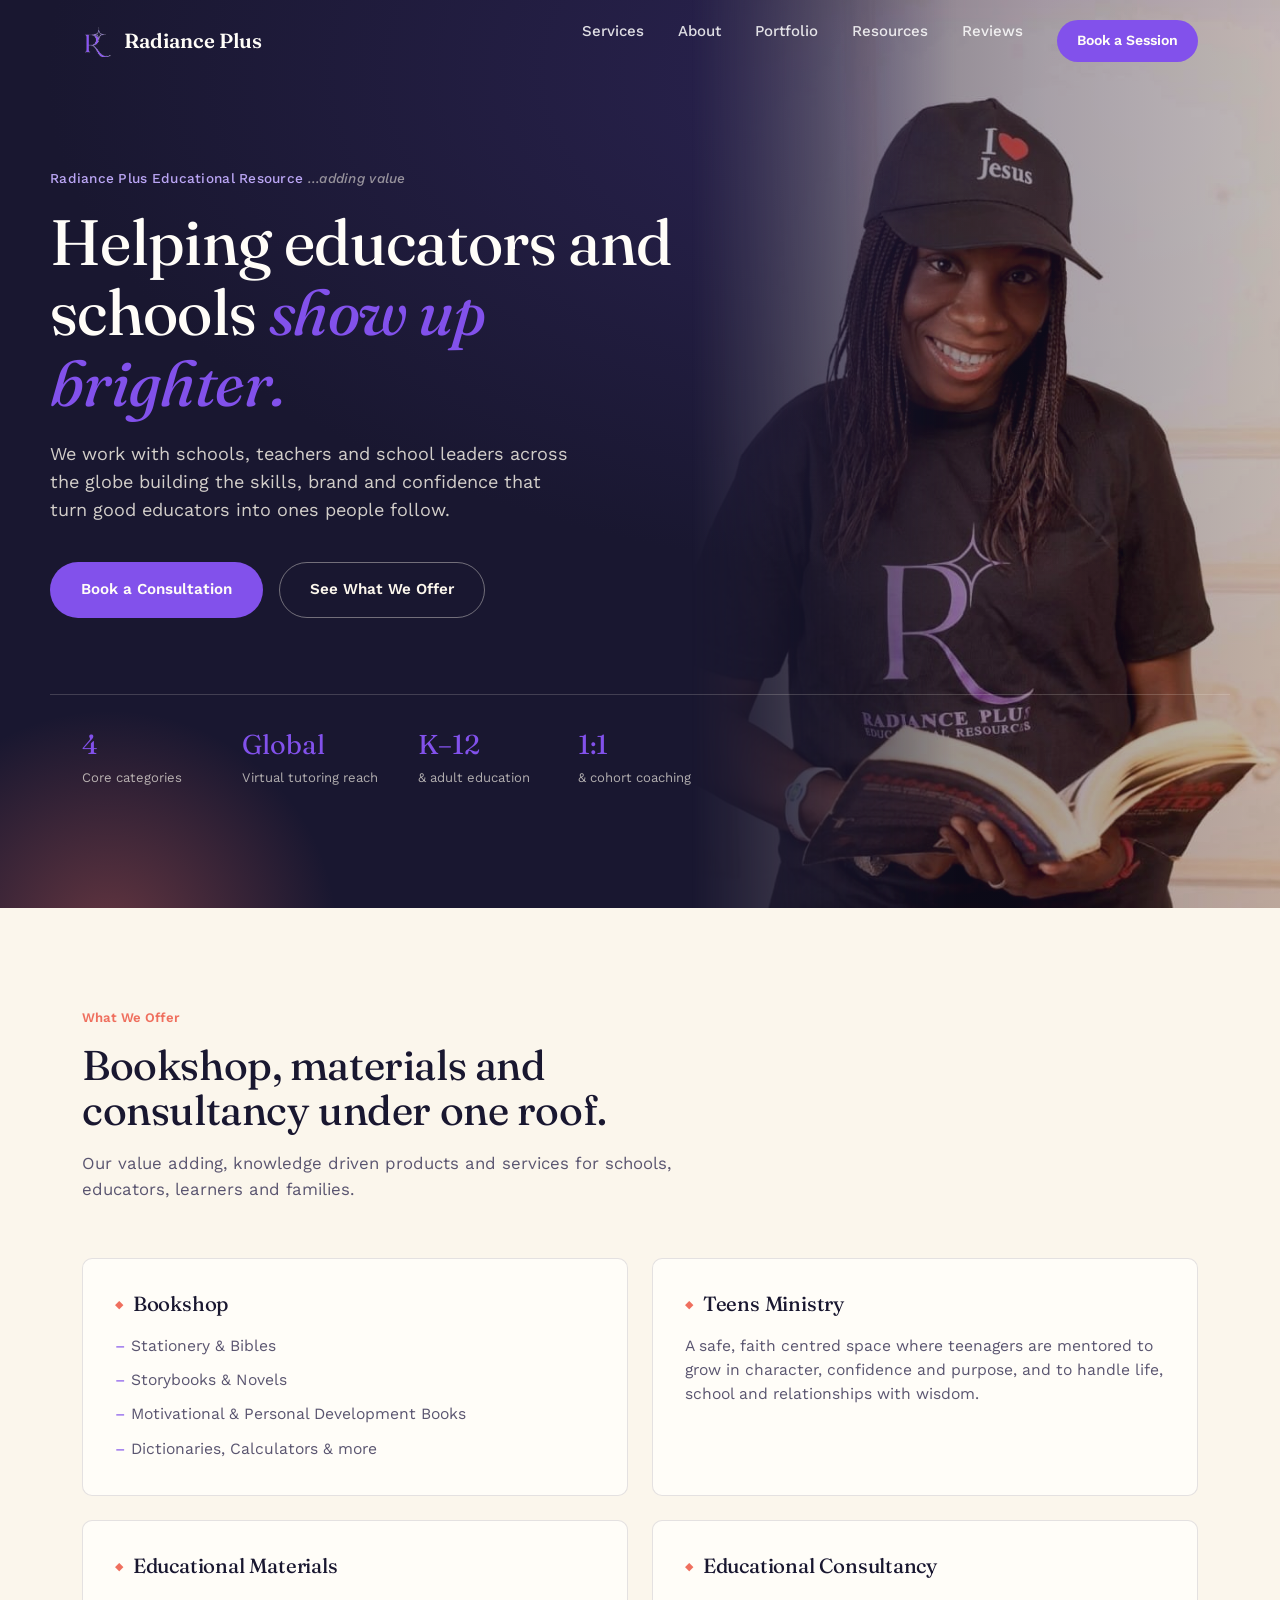
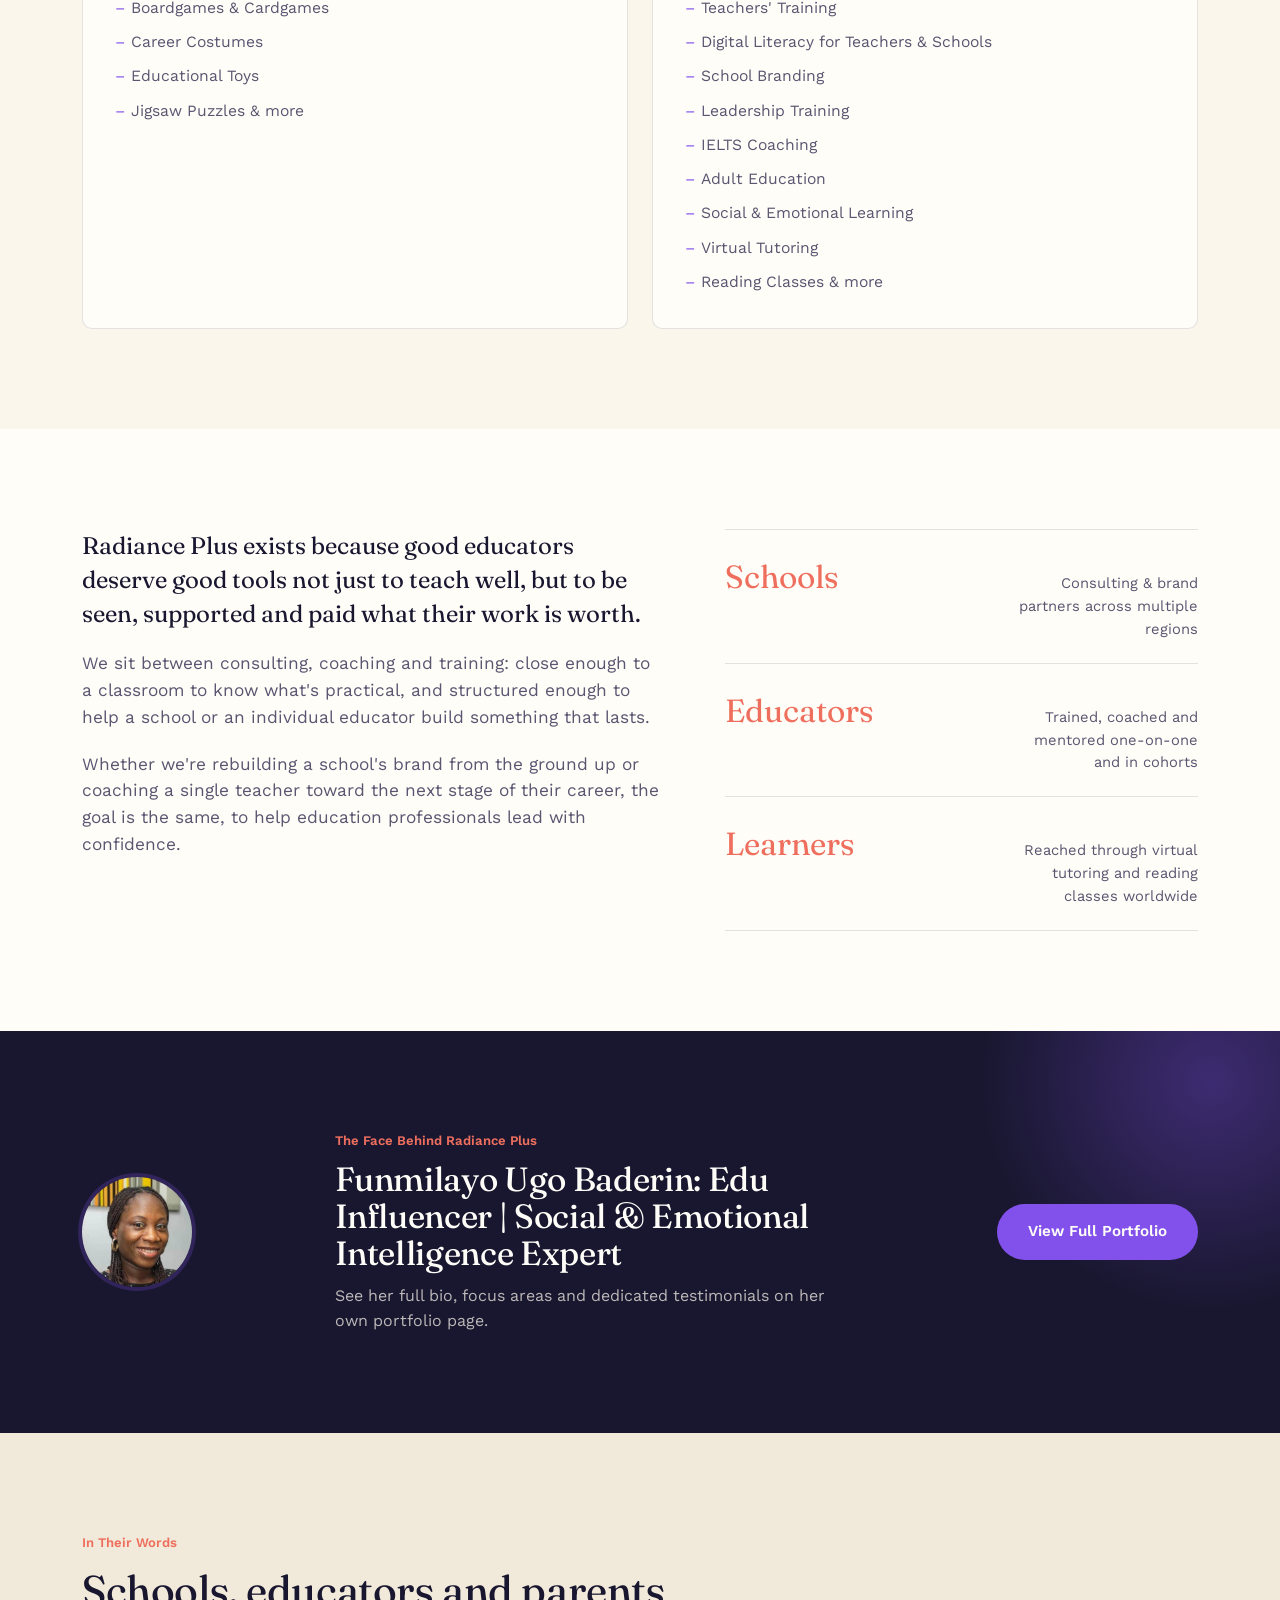
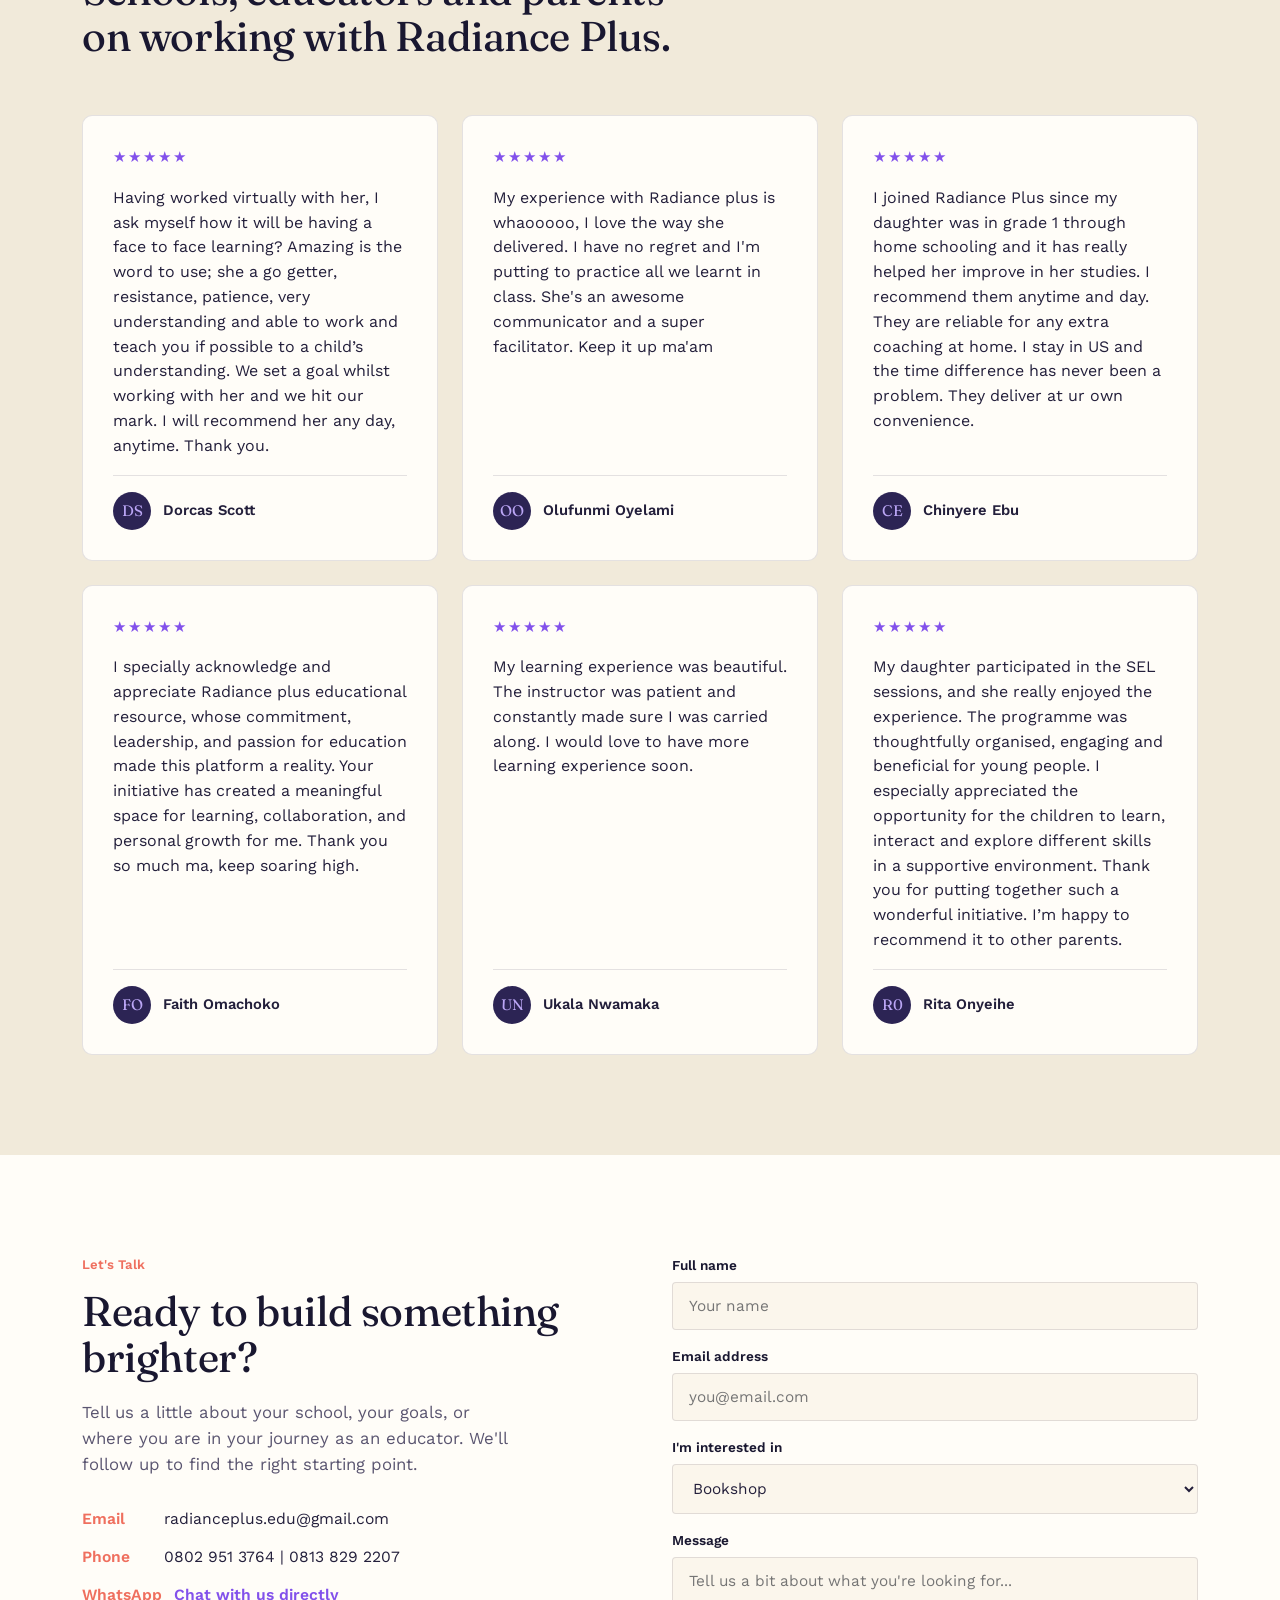
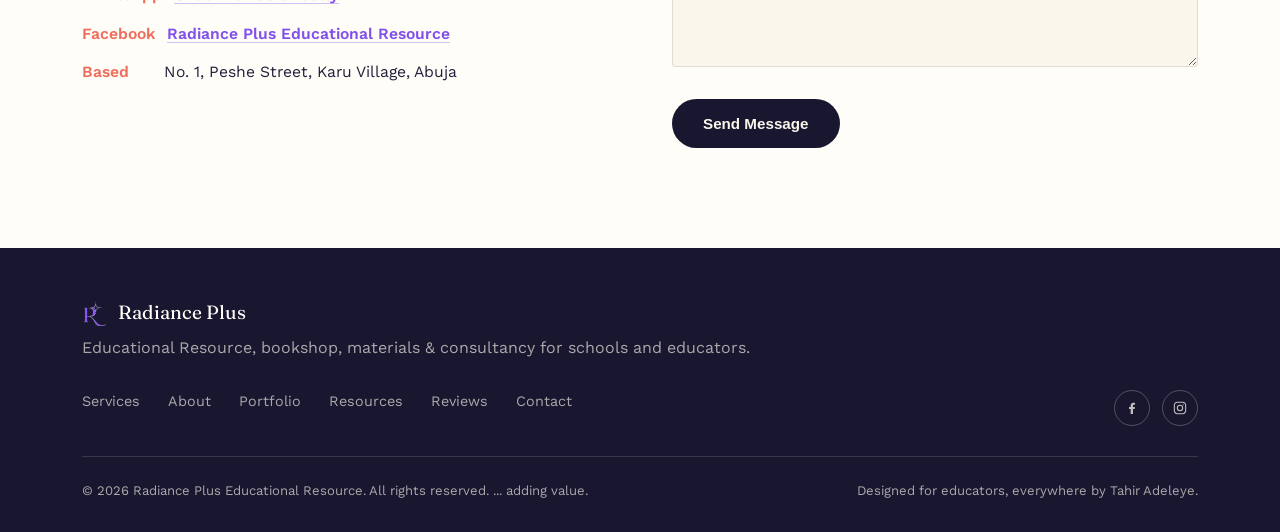
==== commit 7354f9fa: "resources incorporation" ====
--- a/index.html
+++ b/index.html
@@ -75,6 +75,7 @@
         <a href="#services">Services</a>
         <a href="#about">About</a>
         <a href="UgofunmiBaderin.html">Portfolio</a>
+        <a href="resources.html">Resources</a>
         <a href="#reviews">Reviews</a>
         <a href="#contact" class="nav-cta">Book a Session</a>
       </nav>
@@ -89,6 +90,7 @@
     <a href="#services">Services</a>
     <a href="#about">About</a>
     <a href="UgofunmiBaderin.html">Portfolio</a>
+    <a href="resources.html">Resources</a>
     <a href="#reviews">Reviews</a>
     <a href="#contact" class="nav-cta">Book a Session</a>
   </div>
@@ -382,6 +384,7 @@
           <a href="#services">Services</a>
           <a href="#about">About</a>
           <a href="UgofunmiBaderin.html">Portfolio</a>
+          <a href="resources.html">Resources</a>
           <a href="#reviews">Reviews</a>
           <a href="#contact">Contact</a>
         </div>
